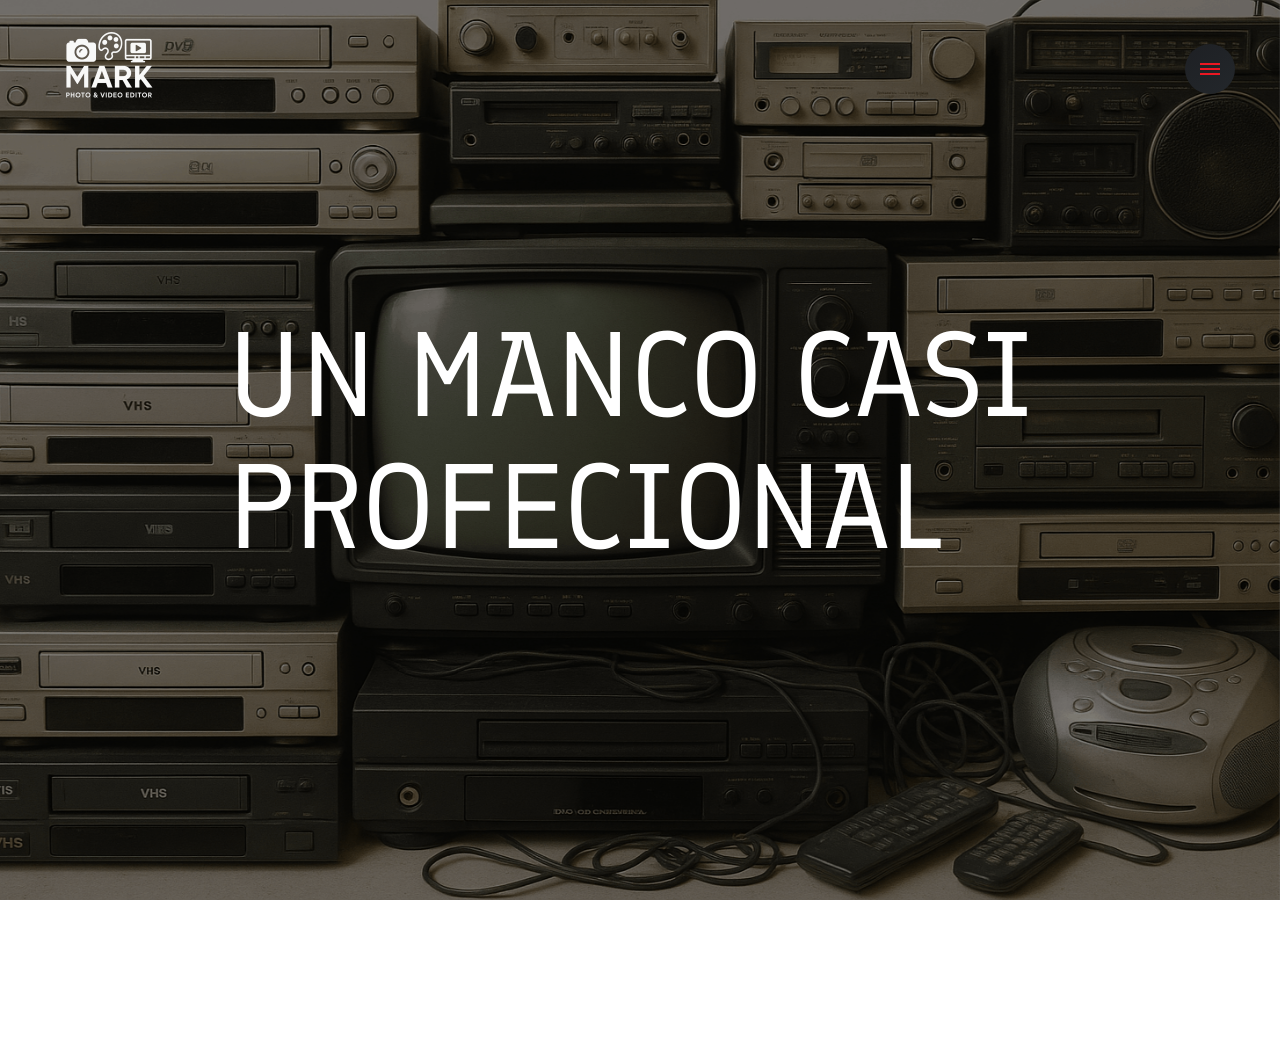
==== index.html @ 2a56af38 "create github pages" ====
<!DOCTYPE html>
<html  >
<head>
  
  <meta charset="UTF-8">
  <meta http-equiv="X-UA-Compatible" content="IE=edge">
  
  <meta name="viewport" content="width=device-width, initial-scale=1, minimum-scale=1">
  <link rel="shortcut icon" href="assets/images/chatgpt-image-5-may-2025-22-16-31.png-256x256.png" type="image/x-icon">
  <meta name="description" content="">
  
  
  <title>Marc</title>
  <link rel="stylesheet" href="assets/bootstrap/css/bootstrap.min.css">
  <link rel="stylesheet" href="assets/bootstrap/css/bootstrap-grid.min.css">
  <link rel="stylesheet" href="assets/bootstrap/css/bootstrap-reboot.min.css">
  <link rel="stylesheet" href="assets/parallax/jarallax.css">
  <link rel="stylesheet" href="assets/animatecss/animate.css">
  <link rel="stylesheet" href="assets/popup-overlay-plugin/style.css">
  <link rel="stylesheet" href="assets/dropdown/css/style.css">
  <link rel="stylesheet" href="assets/socicon/css/styles.css">
  <link rel="stylesheet" href="assets/theme/css/style.css">
  <link rel="preload" href="https://fonts.googleapis.com/css?family=Finlandica:400,500,600,700,400i,500i,600i,700i&display=swap" as="style" onload="this.onload=null;this.rel='stylesheet'">
  <noscript><link rel="stylesheet" href="https://fonts.googleapis.com/css?family=Finlandica:400,500,600,700,400i,500i,600i,700i&display=swap"></noscript>
  <link rel="preload" as="style" href="assets/mobirise/css/mbr-additional.css?v=jdRbfv"><link rel="stylesheet" href="assets/mobirise/css/mbr-additional.css?v=jdRbfv" type="text/css">

  
  
  

</head>
<body>
  
  <section data-bs-version="5.1" class="menu menu2 expertm5 cid-uKkvyQQV8Y" once="menu" id="amenu2-c">
    

    <nav class="navbar navbar-dropdown navbar-fixed-top navbar-expand-lg">
        <div class="container-fluid">
            <div class="navbar-brand">
                <span class="navbar-logo">
                    <a href="#">
                        <img src="assets/images/chatgpt-image-5-may-2025-22-16-31.png-256x256.png" alt="" style="height: 8rem;">
                    </a>
                </span>
                
            </div>
            <div class="offcanvas_box">
                <button class="btn_offcanvas" type="button" data-bs-toggle="offcanvas" data-bs-target="#offcanvasRight" aria-controls="offcanvasRight">
                    <div class="hamburger-offcanvas">
                        <span></span>
                        <span></span>
                        <span></span>
                        <span></span>
                    </div>
                </button>
                <div class="offcanvas offcanvas-end" tabindex="-1" id="offcanvasRight" aria-labelledby="offcanvasRightLabel">

                    <div class="offcanvas-body">
                        <div class="offcanvas_head">
                            <div class="offcanvas_head_container">
                                <div class="navbar-brand">
                                <span class="navbar-logo">
                                     <a href="#">
                                        <img src="assets/images/chatgpt-image-5-may-2025-22-05-30.png-140x140.png" alt="" style="height: 8rem;">
                                     </a>
                                </span>
                                    <span class="navbar-caption-wrap"><a class="navbar-caption text-white display-4" href="#">Marc</a></span>
                                </div>
                                <button type="button" class="btn-close text-reset" data-bs-dismiss="offcanvas" aria-label="Close">
                                    <div class="hamburger-offcanvas">
                                        <span></span>
                                        <span></span>
                                        <span></span>
                                        <span></span>
                                    </div>
                                </button>
                            </div>
                            
                        </div>
                        <div class="offcanvas_link">
                            <ul class="navbar-nav nav-dropdown" data-app-modern-menu="true"><li class="nav-item">
                                    <a class="nav-link link text-warning text-primary display-7" href="index.html">LOBBY</a>
                                </li>
                                <li class="nav-item">
                                    <a class="nav-link link text-warning text-primary display-7" href="fotografias.html">FOTOGRAFIAS</a>
                                </li>
                                <li class="nav-item">
                                    <a class="nav-link link text-warning text-primary display-7" href="proyectos.html">PROYECTOS</a>
                                </li>
                                <li class="nav-item">
                                    <a class="nav-link link text-warning text-primary display-7" href="contacto.html">CONTACTO</a>
                                </li></ul>
                        </div>
                        <div class="social-container">
                            <p class="social-title mbr-fonts-style display-7">SIGUEME</p>
                            <div class="social-list justify-content-start">
                                <div class="soc-item">
                                    <a href="index.html"><span class="mbr-iconfont mbr-iconfont-social socicon-twitter socicon"></span></a>
                                </div>
                                <div class="soc-item">
                                    <a href="index.html"><span class="mbr-iconfont mbr-iconfont-social socicon-facebook socicon"></span></a>
                                </div>
                                <div class="soc-item">
                                    <a href="index.html"><span class="mbr-iconfont mbr-iconfont-social socicon-instagram socicon"></span></a>
                                </div>
                                
                                
                                
                            </div>
                        </div>
                        
                    </div>
                </div>
            </div>
        </div>
    </nav>
</section>

<section data-bs-version="5.1" class="header5 expertm5 cid-thXW3OwmyZ mbr-fullscreen mbr-parallax-background" id="aheader5-3">

    

    
    <div class="mbr-overlay" style="opacity: 0.5; background-color: rgb(0, 0, 0);"></div>

    <div class="container">
        <div class="row justify-content-center">
            <div class="col-12 col-lg-8">
                <h1 class="mbr-section-title mbr-fonts-style display-1">
                    UN MANCO CASI PROFECIONAL</h1>
                
                
                
            </div>
        </div>
    </div>
</section>

<section data-bs-version="5.1" class="footer2 expertm5 cid-thXV9fHxsF mbr-reveal" once="footers" id="afooter2-2">

    

    

    <div class="container-fluid">
        <div class="row">
            <div class="col-12">
                <div class="border-item">
                </div>
            </div>
            <div class="col-12">
                <div class="copyright-container w-100">
                    <p class="mbr-text mb-0 mbr-fonts-style display-7">
                        © Copyright 2030 mANCO - All Rights Reserved
                    </p>
                </div>
            </div>
        </div>
    </div>
</section>


<script src="assets/bootstrap/js/bootstrap.bundle.min.js"></script>
  <script src="assets/parallax/jarallax.js"></script>
  <script src="assets/smoothscroll/smooth-scroll.js"></script>
  <script src="assets/ytplayer/index.js"></script>
  <script src="assets/dropdown/js/navbar-dropdown.js"></script>
  <script src="assets/theme/js/script.js"></script>
  
  
  <script src="https://code.jquery.com/jquery-3.6.0.min.js"></script>
<script src="https://cdn.jsdelivr.net/npm/bootstrap@4.6.2/dist/js/bootstrap.bundle.min.js"></script>
  <input name="animation" type="hidden">
  
</body>
</html>
---- assets/parallax/jarallax.css ----
.jarallax {
    position: relative;
    z-index: 0;
}
.jarallax > .jarallax-img {
    position: absolute;
    object-fit: cover;
    /* support for plugin https://github.com/bfred-it/object-fit-images */
    font-family: 'object-fit: cover;';
    top: 0;
    left: 0;
    width: 100%;
    height: 100%;
    z-index: -1;
}
---- assets/popup-overlay-plugin/style.css ----
html.is-builder .modal-backdrop.show {
    display: none !important;
}
---- assets/dropdown/css/style.css ----
.navbar-dropdown {
  left: 0;
  padding: 0;
  position: absolute;
  right: 0;
  top: 0;
  transition: all 0.45s ease;
  z-index: 1030;
  background: #282828; }
  .navbar-dropdown .navbar-logo {
    margin-right: 0.8rem;
    transition: margin 0.3s ease-in-out;
    vertical-align: middle; }
    .navbar-dropdown .navbar-logo img {
      height: 3.125rem;
      transition: all 0.3s ease-in-out; }
    .navbar-dropdown .navbar-logo.mbr-iconfont {
      font-size: 3.125rem;
      line-height: 3.125rem; }
  .navbar-dropdown .navbar-caption {
    font-weight: 700;
    white-space: normal;
    vertical-align: -4px;
    line-height: 3.125rem !important; }
    .navbar-dropdown .navbar-caption, .navbar-dropdown .navbar-caption:hover {
      color: inherit;
      text-decoration: none; }
  .navbar-dropdown .mbr-iconfont + .navbar-caption {
    vertical-align: -1px; }
  .navbar-dropdown.navbar-fixed-top {
    position: fixed; }
  .navbar-dropdown .navbar-brand span {
    vertical-align: -4px; }
  .navbar-dropdown.bg-color.transparent {
    background: none; }
  .navbar-dropdown.navbar-short .navbar-brand {
    padding: 0.625rem 0; }
    .navbar-dropdown.navbar-short .navbar-brand span {
      vertical-align: -1px; }
  .navbar-dropdown.navbar-short .navbar-caption {
    line-height: 2.375rem !important;
    vertical-align: -2px; }
  .navbar-dropdown.navbar-short .navbar-logo {
    margin-right: 0.5rem; }
    .navbar-dropdown.navbar-short .navbar-logo img {
      height: 2.375rem; }
    .navbar-dropdown.navbar-short .navbar-logo.mbr-iconfont {
      font-size: 2.375rem;
      line-height: 2.375rem; }
  .navbar-dropdown.navbar-short .mbr-table-cell {
    height: 3.625rem; }
  .navbar-dropdown .navbar-close {
    left: 0.6875rem;
    position: fixed;
    top: 0.75rem;
    z-index: 1000; }
  .navbar-dropdown .hamburger-icon {
    content: "";
    display: inline-block;
    vertical-align: middle;
    width: 16px;
    -webkit-box-shadow: 0 -6px 0 1px #282828,0 0 0 1px #282828,0 6px 0 1px #282828;
    -moz-box-shadow: 0 -6px 0 1px #282828,0 0 0 1px #282828,0 6px 0 1px #282828;
    box-shadow: 0 -6px 0 1px #282828,0 0 0 1px #282828,0 6px 0 1px #282828; }

.dropdown-menu .dropdown-toggle[data-toggle="dropdown-submenu"]::after {
  border-bottom: 0.35em solid transparent;
  border-left: 0.35em solid;
  border-right: 0;
  border-top: 0.35em solid transparent;
  margin-left: 0.3rem; }

.dropdown-menu .dropdown-item:focus {
  outline: 0; }

.nav-dropdown {
  font-size: 0.75rem;
  font-weight: 500;
  height: auto !important; }
  .nav-dropdown .nav-btn {
    padding-left: 1rem; }
  .nav-dropdown .link {
    margin: .667em 1.667em;
    font-weight: 500;
    padding: 0;
    transition: color .2s ease-in-out; }
    .nav-dropdown .link.dropdown-toggle {
      margin-right: 2.583em; }
      .nav-dropdown .link.dropdown-toggle::after {
        margin-left: .25rem;
        border-top: 0.35em solid;
        border-right: 0.35em solid transparent;
        border-left: 0.35em solid transparent;
        border-bottom: 0; }
      .nav-dropdown .link.dropdown-toggle[aria-expanded="true"] {
        margin: 0;
        padding: 0.667em 3.263em  0.667em 1.667em; }
  .nav-dropdown .link::after,
  .nav-dropdown .dropdown-item::after {
    color: inherit; }
  .nav-dropdown .btn {
    font-size: 0.75rem;
    font-weight: 700;
    letter-spacing: 0;
    margin-bottom: 0;
    padding-left: 1.25rem;
    padding-right: 1.25rem; }
  .nav-dropdown .dropdown-menu {
    border-radius: 0;
    border: 0;
    left: 0;
    margin: 0;
    padding-bottom: 1.25rem;
    padding-top: 1.25rem;
    position: relative; }
  .nav-dropdown .dropdown-submenu {
    margin-left: 0.125rem;
    top: 0; }
  .nav-dropdown .dropdown-item {
    font-weight: 500;
    line-height: 2;
    padding: 0.3846em 4.615em 0.3846em 1.5385em;
    position: relative;
    transition: color .2s ease-in-out, background-color .2s ease-in-out; }
    .nav-dropdown .dropdown-item::after {
      margin-top: -0.3077em;
      position: absolute;
      right: 1.1538em;
      top: 50%; }
    .nav-dropdown .dropdown-item:focus, .nav-dropdown .dropdown-item:hover {
      background: none; }

@media (max-width: 767px) {
  .nav-dropdown.navbar-toggleable-sm {
    bottom: 0;
    display: none;
    left: 0;
    overflow-x: hidden;
    position: fixed;
    top: 0;
    transform: translateX(-100%);
    -ms-transform: translateX(-100%);
    -webkit-transform: translateX(-100%);
    width: 18.75rem;
    z-index: 999; } }
.nav-dropdown.navbar-toggleable-xl {
  bottom: 0;
  display: none;
  left: 0;
  overflow-x: hidden;
  position: fixed;
  top: 0;
  transform: translateX(-100%);
  -ms-transform: translateX(-100%);
  -webkit-transform: translateX(-100%);
  width: 18.75rem;
  z-index: 999; }

.nav-dropdown-sm {
  display: block !important;
  overflow-x: hidden;
  overflow: auto;
  padding-top: 3.875rem; }
  .nav-dropdown-sm::after {
    content: "";
    display: block;
    height: 3rem;
    width: 100%; }
  .nav-dropdown-sm.collapse.in ~ .navbar-close {
    display: block !important; }
  .nav-dropdown-sm.collapsing, .nav-dropdown-sm.collapse.in {
    transform: translateX(0);
    -ms-transform: translateX(0);
    -webkit-transform: translateX(0);
    transition: all 0.25s ease-out;
    -webkit-transition: all 0.25s ease-out;
    background: #282828; }
  .nav-dropdown-sm.collapsing[aria-expanded="false"] {
    transform: translateX(-100%);
    -ms-transform: translateX(-100%);
    -webkit-transform: translateX(-100%); }
  .nav-dropdown-sm .nav-item {
    display: block;
    margin-left: 0 !important;
    padding-left: 0; }
  .nav-dropdown-sm .link,
  .nav-dropdown-sm .dropdown-item {
    border-top: 1px dotted rgba(255, 255, 255, 0.1);
    font-size: 0.8125rem;
    line-height: 1.6;
    margin: 0 !important;
    padding: 0.875rem 2.4rem 0.875rem 1.5625rem !important;
    position: relative;
    white-space: normal; }
    .nav-dropdown-sm .link:focus, .nav-dropdown-sm .link:hover,
    .nav-dropdown-sm .dropdown-item:focus,
    .nav-dropdown-sm .dropdown-item:hover {
      background: rgba(0, 0, 0, 0.2) !important;
      color: #c0a375; }
  .nav-dropdown-sm .nav-btn {
    position: relative;
    padding: 1.5625rem 1.5625rem 0 1.5625rem; }
    .nav-dropdown-sm .nav-btn::before {
      border-top: 1px dotted rgba(255, 255, 255, 0.1);
      content: "";
      left: 0;
      position: absolute;
      top: 0;
      width: 100%; }
    .nav-dropdown-sm .nav-btn + .nav-btn {
      padding-top: 0.625rem; }
      .nav-dropdown-sm .nav-btn + .nav-btn::before {
        display: none; }
  .nav-dropdown-sm .btn {
    padding: 0.625rem 0; }
  .nav-dropdown-sm .dropdown-toggle[data-toggle="dropdown-submenu"]::after {
    margin-left: .25rem;
    border-top: 0.35em solid;
    border-right: 0.35em solid transparent;
    border-left: 0.35em solid transparent;
    border-bottom: 0; }
  .nav-dropdown-sm .dropdown-toggle[data-toggle="dropdown-submenu"][aria-expanded="true"]::after {
    border-top: 0;
    border-right: 0.35em solid transparent;
    border-left: 0.35em solid transparent;
    border-bottom: 0.35em solid; }
  .nav-dropdown-sm .dropdown-menu {
    margin: 0;
    padding: 0;
    position: relative;
    top: 0;
    left: 0;
    width: 100%;
    border: 0;
    float: none;
    border-radius: 0;
    background: none; }
  .nav-dropdown-sm .dropdown-submenu {
    left: 100%;
    margin-left: 0.125rem;
    margin-top: -1.25rem;
    top: 0; }

.navbar-toggleable-sm .nav-dropdown .dropdown-menu {
  position: absolute; }

.navbar-toggleable-sm .nav-dropdown .dropdown-submenu {
  left: 100%;
  margin-left: 0.125rem;
  margin-top: -1.25rem;
  top: 0; }

.navbar-toggleable-sm.opened .nav-dropdown .dropdown-menu {
  position: relative; }

.navbar-toggleable-sm.opened .nav-dropdown .dropdown-submenu {
  left: 0;
  margin-left: 00rem;
  margin-top: 0rem;
  top: 0; }

.is-builder .nav-dropdown.collapsing {
  transition: none !important; }
---- assets/socicon/css/styles.css ----
@charset "UTF-8";

@font-face {
  font-family: 'Socicon';
  src:  url('../fonts/socicon.eot');
  src:  url('../fonts/socicon.eot?#iefix') format('embedded-opentype'),
    url('../fonts/socicon.woff2') format('woff2'),
    url('../fonts/socicon.ttf') format('truetype'),
    url('../fonts/socicon.woff') format('woff'),
    url('../fonts/socicon.svg#socicon') format('svg');
  font-weight: normal;
  font-style: normal;
  font-display: swap;
}

[data-icon]:before {
  font-family: "socicon" !important;
  content: attr(data-icon);
  font-style: normal !important;
  font-weight: normal !important;
  font-variant: normal !important;
  text-transform: none !important;
  speak: none;
  line-height: 1;
  -webkit-font-smoothing: antialiased;
  -moz-osx-font-smoothing: grayscale;
}

[class^="socicon-"], [class*=" socicon-"] {
  /* use !important to prevent issues with browser extensions that change fonts */
  font-family: 'Socicon' !important;
  speak: none;
  font-style: normal;
  font-weight: normal;
  font-variant: normal;
  text-transform: none;
  line-height: 1;

  /* Better Font Rendering =========== */
  -webkit-font-smoothing: antialiased;
  -moz-osx-font-smoothing: grayscale;
}

.socicon-500px:before {
  content: "\e000";
}
.socicon-8tracks:before {
  content: "\e001";
}
.socicon-airbnb:before {
  content: "\e002";
}
.socicon-alliance:before {
  content: "\e003";
}
.socicon-amazon:before {
  content: "\e004";
}
.socicon-amplement:before {
  content: "\e005";
}
.socicon-android:before {
  content: "\e006";
}
.socicon-angellist:before {
  content: "\e007";
}
.socicon-apple:before {
  content: "\e008";
}
.socicon-appnet:before {
  content: "\e009";
}
.socicon-baidu:before {
  content: "\e00a";
}
.socicon-bandcamp:before {
  content: "\e00b";
}
.socicon-battlenet:before {
  content: "\e00c";
}
.socicon-mixer:before {
  content: "\e00d";
}
.socicon-bebee:before {
  content: "\e00e";
}
.socicon-bebo:before {
  content: "\e00f";
}
.socicon-behance:before {
  content: "\e010";
}
.socicon-blizzard:before {
  content: "\e011";
}
.socicon-blogger:before {
  content: "\e012";
}
.socicon-buffer:before {
  content: "\e013";
}
.socicon-chrome:before {
  content: "\e014";
}
.socicon-coderwall:before {
  content: "\e015";
}
.socicon-curse:before {
  content: "\e016";
}
.socicon-dailymotion:before {
  content: "\e017";
}
.socicon-deezer:before {
  content: "\e018";
}
.socicon-delicious:before {
  content: "\e019";
}
.socicon-deviantart:before {
  content: "\e01a";
}
.socicon-diablo:before {
  content: "\e01b";
}
.socicon-digg:before {
  content: "\e01c";
}
.socicon-discord:before {
  content: "\e01d";
}
.socicon-disqus:before {
  content: "\e01e";
}
.socicon-douban:before {
  content: "\e01f";
}
.socicon-draugiem:before {
  content: "\e020";
}
.socicon-dribbble:before {
  content: "\e021";
}
.socicon-drupal:before {
  content: "\e022";
}
.socicon-ebay:before {
  content: "\e023";
}
.socicon-ello:before {
  content: "\e024";
}
.socicon-endomodo:before {
  content: "\e025";
}
.socicon-envato:before {
  content: "\e026";
}
.socicon-etsy:before {
  content: "\e027";
}
.socicon-facebook:before {
  content: "\e028";
}
.socicon-feedburner:before {
  content: "\e029";
}
.socicon-filmweb:before {
  content: "\e02a";
}
.socicon-firefox:before {
  content: "\e02b";
}
.socicon-flattr:before {
  content: "\e02c";
}
.socicon-flickr:before {
  content: "\e02d";
}
.socicon-formulr:before {
  content: "\e02e";
}
.socicon-forrst:before {
  content: "\e02f";
}
.socicon-foursquare:before {
  content: "\e030";
}
.socicon-friendfeed:before {
  content: "\e031";
}
.socicon-github:before {
  content: "\e032";
}
.socicon-goodreads:before {
  content: "\e033";
}
.socicon-google:before {
  content: "\e034";
}
.socicon-googlescholar:before {
  content: "\e035";
}
.socicon-googlegroups:before {
  content: "\e036";
}
.socicon-googlephotos:before {
  content: "\e037";
}
.socicon-googleplus:before {
  content: "\e038";
}
.socicon-grooveshark:before {
  content: "\e039";
}
.socicon-hackerrank:before {
  content: "\e03a";
}
.socicon-hearthstone:before {
  content: "\e03b";
}
.socicon-hellocoton:before {
  content: "\e03c";
}
.socicon-heroes:before {
  content: "\e03d";
}
.socicon-smashcast:before {
  content: "\e03e";
}
.socicon-horde:before {
  content: "\e03f";
}
.socicon-houzz:before {
  content: "\e040";
}
.socicon-icq:before {
  content: "\e041";
}
.socicon-identica:before {
  content: "\e042";
}
.socicon-imdb:before {
  content: "\e043";
}
.socicon-instagram:before {
  content: "\e044";
}
.socicon-issuu:before {
  content: "\e045";
}
.socicon-istock:before {
  content: "\e046";
}
.socicon-itunes:before {
  content: "\e047";
}
.socicon-keybase:before {
  content: "\e048";
}
.socicon-lanyrd:before {
  content: "\e049";
}
.socicon-lastfm:before {
  content: "\e04a";
}
.socicon-line:before {
  content: "\e04b";
}
.socicon-linkedin:before {
  content: "\e04c";
}
.socicon-livejournal:before {
  content: "\e04d";
}
.socicon-lyft:before {
  content: "\e04e";
}
.socicon-macos:before {
  content: "\e04f";
}
.socicon-mail:before {
  content: "\e050";
}
.socicon-medium:before {
  content: "\e051";
}
.socicon-meetup:before {
  content: "\e052";
}
.socicon-mixcloud:before {
  content: "\e053";
}
.socicon-modelmayhem:before {
  content: "\e054";
}
.socicon-mumble:before {
  content: "\e055";
}
.socicon-myspace:before {
  content: "\e056";
}
.socicon-newsvine:before {
  content: "\e057";
}
.socicon-nintendo:before {
  content: "\e058";
}
.socicon-npm:before {
  content: "\e059";
}
.socicon-odnoklassniki:before {
  content: "\e05a";
}
.socicon-openid:before {
  content: "\e05b";
}
.socicon-opera:before {
  content: "\e05c";
}
.socicon-outlook:before {
  content: "\e05d";
}
.socicon-overwatch:before {
  content: "\e05e";
}
.socicon-patreon:before {
  content: "\e05f";
}
.socicon-paypal:before {
  content: "\e060";
}
.socicon-periscope:before {
  content: "\e061";
}
.socicon-persona:before {
  content: "\e062";
}
.socicon-pinterest:before {
  content: "\e063";
}
.socicon-play:before {
  content: "\e064";
}
.socicon-player:before {
  content: "\e065";
}
.socicon-playstation:before {
  content: "\e066";
}
.socicon-pocket:before {
  content: "\e067";
}
.socicon-qq:before {
  content: "\e068";
}
.socicon-quora:before {
  content: "\e069";
}
.socicon-raidcall:before {
  content: "\e06a";
}
.socicon-ravelry:before {
  content: "\e06b";
}
.socicon-reddit:before {
  content: "\e06c";
}
.socicon-renren:before {
  content: "\e06d";
}
.socicon-researchgate:before {
  content: "\e06e";
}
.socicon-residentadvisor:before {
  content: "\e06f";
}
.socicon-reverbnation:before {
  content: "\e070";
}
.socicon-rss:before {
  content: "\e071";
}
.socicon-sharethis:before {
  content: "\e072";
}
.socicon-skype:before {
  content: "\e073";
}
.socicon-slideshare:before {
  content: "\e074";
}
.socicon-smugmug:before {
  content: "\e075";
}
.socicon-snapchat:before {
  content: "\e076";
}
.socicon-songkick:before {
  content: "\e077";
}
.socicon-soundcloud:before {
  content: "\e078";
}
.socicon-spotify:before {
  content: "\e079";
}
.socicon-stackexchange:before {
  content: "\e07a";
}
.socicon-stackoverflow:before {
  content: "\e07b";
}
.socicon-starcraft:before {
  content: "\e07c";
}
.socicon-stayfriends:before {
  content: "\e07d";
}
.socicon-steam:before {
  content: "\e07e";
}
.socicon-storehouse:before {
  content: "\e07f";
}
.socicon-strava:before {
  content: "\e080";
}
.socicon-streamjar:before {
  content: "\e081";
}
.socicon-stumbleupon:before {
  content: "\e082";
}
.socicon-swarm:before {
  content: "\e083";
}
.socicon-teamspeak:before {
  content: "\e084";
}
.socicon-teamviewer:before {
  content: "\e085";
}
.socicon-technorati:before {
  content: "\e086";
}
.socicon-telegram:before {
  content: "\e087";
}
.socicon-tripadvisor:before {
  content: "\e088";
}
.socicon-tripit:before {
  content: "\e089";
}
.socicon-triplej:before {
  content: "\e08a";
}
.socicon-tumblr:before {
  content: "\e08b";
}
.socicon-twitch:before {
  content: "\e08c";
}
.socicon-twitter:before {
  content: "\e08d";
}
.socicon-uber:before {
  content: "\e08e";
}
.socicon-ventrilo:before {
  content: "\e08f";
}
.socicon-viadeo:before {
  content: "\e090";
}
.socicon-viber:before {
  content: "\e091";
}
.socicon-viewbug:before {
  content: "\e092";
}
.socicon-vimeo:before {
  content: "\e093";
}
.socicon-vine:before {
  content: "\e094";
}
.socicon-vkontakte:before {
  content: "\e095";
}
.socicon-warcraft:before {
  content: "\e096";
}
.socicon-wechat:before {
  content: "\e097";
}
.socicon-weibo:before {
  content: "\e098";
}
.socicon-whatsapp:before {
  content: "\e099";
}
.socicon-wikipedia:before {
  content: "\e09a";
}
.socicon-windows:before {
  content: "\e09b";
}
.socicon-wordpress:before {
  content: "\e09c";
}
.socicon-wykop:before {
  content: "\e09d";
}
.socicon-xbox:before {
  content: "\e09e";
}
.socicon-xing:before {
  content: "\e09f";
}
.socicon-yahoo:before {
  content: "\e0a0";
}
.socicon-yammer:before {
  content: "\e0a1";
}
.socicon-yandex:before {
  content: "\e0a2";
}
.socicon-yelp:before {
  content: "\e0a3";
}
.socicon-younow:before {
  content: "\e0a4";
}
.socicon-youtube:before {
  content: "\e0a5";
}
.socicon-zapier:before {
  content: "\e0a6";
}
.socicon-zerply:before {
  content: "\e0a7";
}
.socicon-zomato:before {
  content: "\e0a8";
}
.socicon-zynga:before {
  content: "\e0a9";
}
.socicon-spreadshirt:before {
  content: "\e901";
}
.socicon-gamejolt:before {
  content: "\e902";
}
.socicon-trello:before {
  content: "\e903";
}
.socicon-tunein:before {
  content: "\e904";
}
.socicon-bloglovin:before {
  content: "\e905";
}
.socicon-gamewisp:before {
  content: "\e906";
}
.socicon-messenger:before {
  content: "\e907";
}
.socicon-pandora:before {
  content: "\e908";
}
.socicon-augment:before {
  content: "\e909";
}
.socicon-bitbucket:before {
  content: "\e90a";
}
.socicon-fyuse:before {
  content: "\e90b";
}
.socicon-yt-gaming:before {
  content: "\e90c";
}
.socicon-sketchfab:before {
  content: "\e90d";
}
.socicon-mobcrush:before {
  content: "\e90e";
}
.socicon-microsoft:before {
  content: "\e90f";
}
.socicon-realtor:before {
  content: "\e910";
}
.socicon-tidal:before {
  content: "\e911";
}
.socicon-qobuz:before {
  content: "\e912";
}
.socicon-natgeo:before {
  content: "\e913";
}
.socicon-mastodon:before {
  content: "\e914";
}
.socicon-unsplash:before {
  content: "\e915";
}
.socicon-homeadvisor:before {
  content: "\e916";
}
.socicon-angieslist:before {
  content: "\e917";
}
.socicon-codepen:before {
  content: "\e918";
}
.socicon-slack:before {
  content: "\e919";
}
.socicon-openaigym:before {
  content: "\e91a";
}
.socicon-logmein:before {
  content: "\e91b";
}
.socicon-fiverr:before {
  content: "\e91c";
}
.socicon-gotomeeting:before {
  content: "\e91d";
}
.socicon-aliexpress:before {
  content: "\e91e";
}
.socicon-guru:before {
  content: "\e91f";
}
.socicon-appstore:before {
  content: "\e920";
}
.socicon-homes:before {
  content: "\e921";
}
.socicon-zoom:before {
  content: "\e922";
}
.socicon-alibaba:before {
  content: "\e923";
}
.socicon-craigslist:before {
  content: "\e924";
}
.socicon-wix:before {
  content: "\e925";
}
.socicon-redfin:before {
  content: "\e926";
}
.socicon-googlecalendar:before {
  content: "\e927";
}
.socicon-shopify:before {
  content: "\e928";
}
.socicon-freelancer:before {
  content: "\e929";
}
.socicon-seedrs:before {
  content: "\e92a";
}
.socicon-bing:before {
  content: "\e92b";
}
.socicon-doodle:before {
  content: "\e92c";
}
.socicon-bonanza:before {
  content: "\e92d";
}
.socicon-squarespace:before {
  content: "\e92e";
}
.socicon-toptal:before {
  content: "\e92f";
}
.socicon-gust:before {
  content: "\e930";
}
.socicon-ask:before {
  content: "\e931";
}
.socicon-trulia:before {
  content: "\e932";
}
.socicon-loomly:before {
  content: "\e933";
}
.socicon-ghost:before {
  content: "\e934";
}
.socicon-upwork:before {
  content: "\e935";
}
.socicon-fundable:before {
  content: "\e936";
}
.socicon-booking:before {
  content: "\e937";
}
.socicon-googlemaps:before {
  content: "\e938";
}
.socicon-zillow:before {
  content: "\e939";
}
.socicon-niconico:before {
  content: "\e93a";
}
.socicon-toneden:before {
  content: "\e93b";
}
.socicon-crunchbase:before {
  content: "\e93c";
}
.socicon-homefy:before {
  content: "\e93d";
}
.socicon-calendly:before {
  content: "\e93e";
}
.socicon-livemaster:before {
  content: "\e93f";
}
.socicon-udemy:before {
  content: "\e940";
}
.socicon-codered:before {
  content: "\e941";
}
.socicon-origin:before {
  content: "\e942";
}
.socicon-nextdoor:before {
  content: "\e943";
}
.socicon-portfolio:before {
  content: "\e944";
}
.socicon-instructables:before {
  content: "\e945";
}
.socicon-gitlab:before {
  content: "\e946";
}
.socicon-hackernews:before {
  content: "\e947";
}
.socicon-smashwords:before {
  content: "\e948";
}
.socicon-kobo:before {
  content: "\e949";
}
.socicon-bookbub:before {
  content: "\e94a";
}
.socicon-mailru:before {
  content: "\e94b";
}
.socicon-moddb:before {
  content: "\e94c";
}
.socicon-indiedb:before {
  content: "\e94d";
}
.socicon-traxsource:before {
  content: "\e94e";
}
.socicon-gamefor:before {
  content: "\e94f";
}
.socicon-pixiv:before {
  content: "\e950";
}
.socicon-myanimelist:before {
  content: "\e951";
}
.socicon-blackberry:before {
  content: "\e952";
}
.socicon-wickr:before {
  content: "\e953";
}
.socicon-spip:before {
  content: "\e954";
}
.socicon-napster:before {
  content: "\e955";
}
.socicon-beatport:before {
  content: "\e956";
}
.socicon-hackerone:before {
  content: "\e957";
}
.socicon-internet:before {
  content: "\e958";
}
.socicon-ubuntu:before {
  content: "\e959";
}
.socicon-artstation:before {
  content: "\e95a";
}
.socicon-invision:before {
  content: "\e95b";
}
.socicon-torial:before {
  content: "\e95c";
}
.socicon-collectorz:before {
  content: "\e95d";
}
.socicon-seenthis:before {
  content: "\e95e";
}
.socicon-googleplaymusic:before {
  content: "\e95f";
}
.socicon-debian:before {
  content: "\e960";
}
.socicon-filmfreeway:before {
  content: "\e961";
}
.socicon-gnome:before {
  content: "\e962";
}
.socicon-itchio:before {
  content: "\e963";
}
.socicon-jamendo:before {
  content: "\e964";
}
.socicon-mix:before {
  content: "\e965";
}
.socicon-sharepoint:before {
  content: "\e966";
}
.socicon-tinder:before {
  content: "\e967";
}
.socicon-windguru:before {
  content: "\e968";
}
.socicon-cdbaby:before {
  content: "\e969";
}
.socicon-elementaryos:before {
  content: "\e96a";
}
.socicon-stage32:before {
  content: "\e96b";
}
.socicon-tiktok:before {
  content: "\e96c";
}
.socicon-gitter:before {
  content: "\e96d";
}
.socicon-letterboxd:before {
  content: "\e96e";
}
.socicon-threema:before {
  content: "\e96f";
}
.socicon-splice:before {
  content: "\e970";
}
.socicon-metapop:before {
  content: "\e971";
}
.socicon-naver:before {
  content: "\e972";
}
.socicon-remote:before {
  content: "\e973";
}
.socicon-flipboard:before {
  content: "\e974";
}
.socicon-googlehangouts:before {
  content: "\e975";
}
.socicon-dlive:before {
  content: "\e976";
}
.socicon-vsco:before {
  content: "\e977";
}
.socicon-stitcher:before {
  content: "\e978";
}
.socicon-avvo:before {
  content: "\e979";
}
.socicon-redbubble:before {
  content: "\e97a";
}
.socicon-society6:before {
  content: "\e97b";
}
.socicon-zazzle:before {
  content: "\e97c";
}
.socicon-eitaa:before {
  content: "\e97d";
}
.socicon-soroush:before {
  content: "\e97e";
}
.socicon-bale:before {
  content: "\e97f";
}
---- assets/theme/css/style.css ----
@charset "UTF-8";
section {
  background-color: #ffffff;
}

body {
  font-style: normal;
  line-height: 1.5;
  font-weight: 400;
  color: #232323;
  position: relative;
}

button {
  background-color: transparent;
  border-color: transparent;
}

section,
.container,
.container-fluid {
  position: relative;
  word-wrap: break-word;
}

a.mbr-iconfont:hover {
  text-decoration: none;
}

.article .lead p,
.article .lead ul,
.article .lead ol,
.article .lead pre,
.article .lead blockquote {
  margin-bottom: 0;
}

a {
  font-style: normal;
  font-weight: 400;
  cursor: pointer;
}
a, a:hover {
  text-decoration: none;
}

.mbr-section-title {
  font-style: normal;
  line-height: 1.3;
}

.mbr-section-subtitle {
  line-height: 1.3;
}

.mbr-text {
  font-style: normal;
  line-height: 1.7;
}

h1,
h2,
h3,
h4,
h5,
h6,
.display-1,
.display-2,
.display-4,
.display-5,
.display-7,
span,
p,
a {
  line-height: 1;
  word-break: break-word;
  word-wrap: break-word;
  font-weight: 400;
}

b,
strong {
  font-weight: bold;
}

input:-webkit-autofill, input:-webkit-autofill:hover, input:-webkit-autofill:focus, input:-webkit-autofill:active {
  transition-delay: 9999s;
  -webkit-transition-property: background-color, color;
  transition-property: background-color, color;
}

textarea[type=hidden] {
  display: none;
}

section {
  background-position: 50% 50%;
  background-repeat: no-repeat;
  background-size: cover;
}
section .mbr-background-video,
section .mbr-background-video-preview {
  position: absolute;
  bottom: 0;
  left: 0;
  right: 0;
  top: 0;
}

.hidden {
  visibility: hidden;
}

.mbr-z-index20 {
  z-index: 20;
}

/*! Base colors */
.mbr-white {
  color: #ffffff;
}

.mbr-black {
  color: #111111;
}

.mbr-bg-white {
  background-color: #ffffff;
}

.mbr-bg-black {
  background-color: #000000;
}

/*! Text-aligns */
.align-left {
  text-align: left;
}

.align-center {
  text-align: center;
}

.align-right {
  text-align: right;
}

/*! Font-weight  */
.mbr-light {
  font-weight: 300;
}

.mbr-regular {
  font-weight: 400;
}

.mbr-semibold {
  font-weight: 500;
}

.mbr-bold {
  font-weight: 700;
}

/*! Media  */
.media-content {
  flex-basis: 100%;
}

.media-container-row {
  display: flex;
  flex-direction: row;
  flex-wrap: wrap;
  justify-content: center;
  align-content: center;
  align-items: start;
}
.media-container-row .media-size-item {
  width: 400px;
}

.media-container-column {
  display: flex;
  flex-direction: column;
  flex-wrap: wrap;
  justify-content: center;
  align-content: center;
  align-items: stretch;
}
.media-container-column > * {
  width: 100%;
}

@media (min-width: 992px) {
  .media-container-row {
    flex-wrap: nowrap;
  }
}
figure {
  margin-bottom: 0;
  overflow: hidden;
}

figure[mbr-media-size] {
  transition: width 0.1s;
}

img,
iframe {
  display: block;
  width: 100%;
}

.card {
  background-color: transparent;
  border: none;
}

.card-box {
  width: 100%;
}

.card-img {
  text-align: center;
  flex-shrink: 0;
  -webkit-flex-shrink: 0;
}

.media {
  max-width: 100%;
  margin: 0 auto;
}

.mbr-figure {
  align-self: center;
}

.media-container > div {
  max-width: 100%;
}

.mbr-figure img,
.card-img img {
  width: 100%;
}

@media (max-width: 991px) {
  .media-size-item {
    width: auto !important;
  }

  .media {
    width: auto;
  }

  .mbr-figure {
    width: 100% !important;
  }
}
/*! Buttons */
.mbr-section-btn {
  margin-left: -0.6rem;
  margin-right: -0.6rem;
  font-size: 0;
}

.btn {
  font-weight: 600;
  border-width: 1px;
  font-style: normal;
  margin: 0.6rem 0.6rem;
  white-space: normal;
  transition: all 0.2s ease-in-out;
  display: inline-flex;
  align-items: center;
  justify-content: center;
  word-break: break-word;
}

.btn-sm {
  font-weight: 600;
  letter-spacing: 0px;
  transition: all 0.3s ease-in-out;
}

.btn-md {
  font-weight: 600;
  letter-spacing: 0px;
  transition: all 0.3s ease-in-out;
}

.btn-lg {
  font-weight: 600;
  letter-spacing: 0px;
  transition: all 0.3s ease-in-out;
}

.btn-form {
  margin: 0;
}
.btn-form:hover {
  cursor: pointer;
}

nav .mbr-section-btn {
  margin-left: 0rem;
  margin-right: 0rem;
}

/*! Btn icon margin */
.btn .mbr-iconfont,
.btn.btn-sm .mbr-iconfont {
  order: 1;
  cursor: pointer;
  margin-left: 0.5rem;
  vertical-align: sub;
}

.btn.btn-md .mbr-iconfont,
.btn.btn-md .mbr-iconfont {
  margin-left: 0.8rem;
}

.mbr-regular {
  font-weight: 400;
}

.mbr-semibold {
  font-weight: 500;
}

.mbr-bold {
  font-weight: 700;
}

[type=submit] {
  -webkit-appearance: none;
}

/*! Full-screen */
.mbr-fullscreen .mbr-overlay {
  min-height: 100vh;
}

.mbr-fullscreen {
  display: flex;
  display: -moz-flex;
  display: -ms-flex;
  display: -o-flex;
  align-items: center;
  min-height: 100vh;
  padding-top: 3rem;
  padding-bottom: 3rem;
}

/*! Map */
.map {
  height: 25rem;
  position: relative;
}
.map iframe {
  width: 100%;
  height: 100%;
}

/*! Scroll to top arrow */
.mbr-arrow-up {
  bottom: 25px;
  right: 90px;
  position: fixed;
  text-align: right;
  z-index: 5000;
  color: #ffffff;
  font-size: 22px;
}

.mbr-arrow-up a {
  background: rgba(0, 0, 0, 0.2);
  border-radius: 50%;
  color: #fff;
  display: inline-block;
  height: 60px;
  width: 60px;
  border: 2px solid #fff;
  outline-style: none !important;
  position: relative;
  text-decoration: none;
  transition: all 0.3s ease-in-out;
  cursor: pointer;
  text-align: center;
}
.mbr-arrow-up a:hover {
  background-color: rgba(0, 0, 0, 0.4);
}
.mbr-arrow-up a i {
  line-height: 60px;
}

.mbr-arrow-up-icon {
  display: block;
  color: #fff;
}

.mbr-arrow-up-icon::before {
  content: "›";
  display: inline-block;
  font-family: serif;
  font-size: 22px;
  line-height: 1;
  font-style: normal;
  position: relative;
  top: 6px;
  left: -4px;
  transform: rotate(-90deg);
}

/*! Arrow Down */
.mbr-arrow {
  position: absolute;
  bottom: 45px;
  left: 50%;
  width: 60px;
  height: 60px;
  cursor: pointer;
  background-color: rgba(80, 80, 80, 0.5);
  border-radius: 50%;
  transform: translateX(-50%);
}
@media (max-width: 767px) {
  .mbr-arrow {
    display: none;
  }
}
.mbr-arrow > a {
  display: inline-block;
  text-decoration: none;
  outline-style: none;
  -webkit-animation: arrowdown 1.7s ease-in-out infinite;
          animation: arrowdown 1.7s ease-in-out infinite;
  color: #ffffff;
}
.mbr-arrow > a > i {
  position: absolute;
  top: -2px;
  left: 15px;
  font-size: 2rem;
}

#scrollToTop a i::before {
  content: "";
  position: absolute;
  display: block;
  border-bottom: 2.5px solid #fff;
  border-left: 2.5px solid #fff;
  width: 27.8%;
  height: 27.8%;
  left: 50%;
  top: 51%;
  transform: translateY(-30%) translateX(-50%) rotate(135deg);
}

@keyframes arrowdown {
  0% {
    transform: translateY(0px);
  }
  50% {
    transform: translateY(-5px);
  }
  100% {
    transform: translateY(0px);
  }
}
@-webkit-keyframes arrowdown {
  0% {
    transform: translateY(0px);
  }
  50% {
    transform: translateY(-5px);
  }
  100% {
    transform: translateY(0px);
  }
}
@media (max-width: 500px) {
  .mbr-arrow-up {
    left: 0;
    right: 0;
    text-align: center;
  }
}
/*Gradients animation*/
@keyframes gradient-animation {
  from {
    background-position: 0% 100%;
    -webkit-animation-timing-function: ease-in-out;
            animation-timing-function: ease-in-out;
  }
  to {
    background-position: 100% 0%;
    -webkit-animation-timing-function: ease-in-out;
            animation-timing-function: ease-in-out;
  }
}
@-webkit-keyframes gradient-animation {
  from {
    background-position: 0% 100%;
    -webkit-animation-timing-function: ease-in-out;
            animation-timing-function: ease-in-out;
  }
  to {
    background-position: 100% 0%;
    -webkit-animation-timing-function: ease-in-out;
            animation-timing-function: ease-in-out;
  }
}
.bg-gradient {
  background-size: 200% 200%;
  animation: gradient-animation 5s infinite alternate;
  -webkit-animation: gradient-animation 5s infinite alternate;
}

.menu .navbar-brand {
  display: -webkit-flex;
}
.menu .navbar-brand span {
  display: flex;
  display: -webkit-flex;
}
.menu .navbar-brand .navbar-caption-wrap {
  display: -webkit-flex;
}
.menu .navbar-brand .navbar-logo img {
  display: -webkit-flex;
  width: auto;
}
@media (min-width: 768px) and (max-width: 991px) {
  .menu .navbar-toggleable-sm .navbar-nav {
    display: -ms-flexbox;
  }
}
@media (max-width: 991px) {
  .menu .navbar-collapse {
    max-height: 93.5vh;
  }
  .menu .navbar-collapse.show {
    overflow: auto;
  }
}
@media (min-width: 992px) {
  .menu .navbar-nav.nav-dropdown {
    display: -webkit-flex;
  }
  .menu .navbar-toggleable-sm .navbar-collapse {
    display: -webkit-flex !important;
  }
  .menu .collapsed .navbar-collapse {
    max-height: 93.5vh;
  }
  .menu .collapsed .navbar-collapse.show {
    overflow: auto;
  }
}
@media (max-width: 767px) {
  .menu .navbar-collapse {
    max-height: 80vh;
  }
}

.nav-link .mbr-iconfont {
  margin-right: 0.5rem;
}

.navbar {
  display: -webkit-flex;
  -webkit-flex-wrap: wrap;
  -webkit-align-items: center;
  -webkit-justify-content: space-between;
}

.navbar-collapse {
  -webkit-flex-basis: 100%;
  -webkit-flex-grow: 1;
  -webkit-align-items: center;
}

.nav-dropdown .link {
  padding: 0.667em 1.667em !important;
  margin: 0 !important;
}

.nav {
  display: -webkit-flex;
  -webkit-flex-wrap: wrap;
}

.row {
  display: -webkit-flex;
  -webkit-flex-wrap: wrap;
}

.justify-content-center {
  -webkit-justify-content: center;
}

.form-inline {
  display: -webkit-flex;
}

.card-wrapper {
  -webkit-flex: 1;
}

.carousel-control {
  z-index: 10;
  display: -webkit-flex;
}

.carousel-controls {
  display: -webkit-flex;
}

.media {
  display: -webkit-flex;
}

.form-group:focus {
  outline: none;
}

.jq-selectbox__select {
  padding: 7px 0;
  position: relative;
}

.jq-selectbox__dropdown {
  overflow: hidden;
  border-radius: 10px;
  position: absolute;
  top: 100%;
  left: 0 !important;
  width: 100% !important;
}

.jq-selectbox__trigger-arrow {
  right: 0;
  transform: translateY(-50%);
}

.jq-selectbox li {
  padding: 1.07em 0.5em;
}

input[type=range] {
  padding-left: 0 !important;
  padding-right: 0 !important;
}

.modal-dialog,
.modal-content {
  height: 100%;
}

.modal-dialog .carousel-inner {
  height: calc(100vh - 1.75rem);
}
@media (max-width: 575px) {
  .modal-dialog .carousel-inner {
    height: calc(100vh - 1rem);
  }
}

.carousel-item {
  text-align: center;
}

.carousel-item img {
  margin: auto;
}

.navbar-toggler {
  align-self: flex-start;
  padding: 0.25rem 0.75rem;
  font-size: 1.25rem;
  line-height: 1;
  background: transparent;
  border: 1px solid transparent;
  border-radius: 0.25rem;
}

.navbar-toggler:focus,
.navbar-toggler:hover {
  text-decoration: none;
  box-shadow: none;
}

.navbar-toggler-icon {
  display: inline-block;
  width: 1.5em;
  height: 1.5em;
  vertical-align: middle;
  content: "";
  background: no-repeat center center;
  background-size: 100% 100%;
}

.navbar-toggler-left {
  position: absolute;
  left: 1rem;
}

.navbar-toggler-right {
  position: absolute;
  right: 1rem;
}

.card-img {
  width: auto;
}

.menu .navbar.collapsed:not(.beta-menu) {
  flex-direction: column;
}

.carousel-item.active,
.carousel-item-next,
.carousel-item-prev {
  display: flex;
}

.note-air-layout .dropup .dropdown-menu,
.note-air-layout .navbar-fixed-bottom .dropdown .dropdown-menu {
  bottom: initial !important;
}

html,
body {
  height: auto;
  min-height: 100vh;
}

.dropup .dropdown-toggle::after {
  display: none;
}

.form-asterisk {
  font-family: initial;
  position: absolute;
  top: -2px;
  font-weight: normal;
}

.form-control-label {
  position: relative;
  cursor: pointer;
  margin-bottom: 0.357em;
  padding: 0;
}

.alert {
  color: #ffffff;
  border-radius: 0;
  border: 0;
  font-size: 1.1rem;
  line-height: 1.5;
  margin-bottom: 1.875rem;
  padding: 1.25rem;
  position: relative;
  text-align: center;
}
.alert.alert-form::after {
  background-color: inherit;
  bottom: -7px;
  content: "";
  display: block;
  height: 14px;
  left: 50%;
  margin-left: -7px;
  position: absolute;
  transform: rotate(45deg);
  width: 14px;
}

.form-control {
  background-color: #ffffff;
  background-clip: border-box;
  color: #232323;
  line-height: 1rem !important;
  height: auto;
  padding: 0.6rem 1.2rem;
  transition: border-color 0.25s ease 0s;
  border: 1px solid transparent !important;
  border-radius: 4px;
  box-shadow: rgba(0, 0, 0, 0.07) 0px 1px 1px 0px, rgba(0, 0, 0, 0.07) 0px 1px 3px 0px, rgba(0, 0, 0, 0.03) 0px 0px 0px 1px;
}
.form-active .form-control:invalid {
  border-color: red;
}

form .row {
  margin-left: -0.6rem;
  margin-right: -0.6rem;
}
form .row [class*=col] {
  padding-left: 0.6rem;
  padding-right: 0.6rem;
}

form .mbr-section-btn {
  margin: 0;
  padding-left: 0.6rem;
  padding-right: 0.6rem;
}

form .btn {
  display: flex;
  padding: 0.6rem 1.2rem;
  margin: 0;
}

form .form-check-input {
  margin-top: 0.5;
}

textarea.form-control {
  line-height: 1.5rem !important;
}

.form-group {
  margin-bottom: 1.2rem;
}

.form-control,
form .btn {
  min-height: 48px;
}

.gdpr-block label span.textGDPR input[name=gdpr] {
  top: 7px;
}

.form-control:focus {
  box-shadow: none;
}

:focus {
  outline: none;
}

.mbr-overlay {
  background-color: #000;
  bottom: 0;
  left: 0;
  opacity: 0.5;
  position: absolute;
  right: 0;
  top: 0;
  z-index: 0;
  pointer-events: none;
}

blockquote {
  font-style: italic;
  padding: 3rem;
  font-size: 1.09rem;
  position: relative;
  border-left: 3px solid;
}

ul,
ol,
pre,
blockquote {
  margin-bottom: 2.3125rem;
}

.mt-4 {
  margin-top: 2rem !important;
}

.mb-4 {
  margin-bottom: 2rem !important;
}

@media (min-width: 992px) {
  .container {
    padding-left: 16px;
    padding-right: 16px;
  }

  .row {
    margin-left: -16px;
    margin-right: -16px;
  }
  .row > [class*=col] {
    padding-left: 16px;
    padding-right: 16px;
  }
}
@media (min-width: 768px) {
  .container-fluid {
    padding-left: 32px;
    padding-right: 32px;
  }
}
@media (min-width: 768px) and (max-width: 991px) {
  .mbr-container {
    padding-left: 32px;
    padding-right: 32px;
  }
}
@media (max-width: 767px) {
  .mbr-container {
    padding-left: 16px;
    padding-right: 16px;
  }
}
.card-wrapper,
.item-wrapper {
  overflow: hidden;
}

.app-video-wrapper > img {
  opacity: 1;
}

.item {
  position: relative;
}

.dropdown-menu .dropdown-menu {
  left: 100%;
}

.dropdown-item + .dropdown-menu {
  display: none;
}

.dropdown-item:hover + .dropdown-menu,
.dropdown-menu:hover {
  display: block;
}

@media (min-aspect-ratio: 16/9) {
  .mbr-video-foreground {
    height: 300% !important;
    top: -100% !important;
  }
}
@media (max-aspect-ratio: 16/9) {
  .mbr-video-foreground {
    width: 300% !important;
    left: -100% !important;
  }
}
---- assets/mobirise/css/mbr-additional.css ----
.btn {
  border-width: 2px;
}
body {
  font-family: Finlandica;
}
.display-1 {
  font-family: 'Finlandica', sans-serif;
  font-size: 7.5rem;
  line-height: 1.1;
}
.display-1 > .mbr-iconfont {
  font-size: 9.375rem;
}
.display-2 {
  font-family: 'Finlandica', sans-serif;
  font-size: 4.375rem;
  line-height: 1.2;
}
.display-2 > .mbr-iconfont {
  font-size: 5.46875rem;
}
.display-4 {
  font-family: 'Finlandica', sans-serif;
  font-size: 1.7rem;
  line-height: 1.5;
}
.display-4 > .mbr-iconfont {
  font-size: 2.125rem;
}
.display-5 {
  font-family: 'Finlandica', sans-serif;
  font-size: 2rem;
  line-height: 1.5;
}
.display-5 > .mbr-iconfont {
  font-size: 2.5rem;
}
.display-7 {
  font-family: 'Finlandica', sans-serif;
  font-size: 1.125rem;
  line-height: 1.5;
}
.display-7 > .mbr-iconfont {
  font-size: 1.40625rem;
}
/* ---- Fluid typography for mobile devices ---- */
/* 1.4 - font scale ratio ( bootstrap == 1.42857 ) */
/* 100vw - current viewport width */
/* (48 - 20)  48 == 48rem == 768px, 20 == 20rem == 320px(minimal supported viewport) */
/* 0.65 - min scale variable, may vary */
@media (max-width: 992px) {
  .display-1 {
    font-size: 6rem;
  }
}
@media (max-width: 768px) {
  .display-1 {
    font-size: 5.25rem;
    font-size: calc( 3.2749999999999995rem + (7.5 - 3.2749999999999995) * ((100vw - 20rem) / (48 - 20)));
    line-height: calc( 1.1 * (3.2749999999999995rem + (7.5 - 3.2749999999999995) * ((100vw - 20rem) / (48 - 20))));
  }
  .display-2 {
    font-size: 3.5rem;
    font-size: calc( 2.18125rem + (4.375 - 2.18125) * ((100vw - 20rem) / (48 - 20)));
    line-height: calc( 1.3 * (2.18125rem + (4.375 - 2.18125) * ((100vw - 20rem) / (48 - 20))));
  }
  .display-4 {
    font-size: 1.36rem;
    font-size: calc( 1.245rem + (1.7 - 1.245) * ((100vw - 20rem) / (48 - 20)));
    line-height: calc( 1.4 * (1.245rem + (1.7 - 1.245) * ((100vw - 20rem) / (48 - 20))));
  }
  .display-5 {
    font-size: 1.6rem;
    font-size: calc( 1.35rem + (2 - 1.35) * ((100vw - 20rem) / (48 - 20)));
    line-height: calc( 1.4 * (1.35rem + (2 - 1.35) * ((100vw - 20rem) / (48 - 20))));
  }
  .display-7 {
    font-size: 0.9rem;
    font-size: calc( 1.04375rem + (1.125 - 1.04375) * ((100vw - 20rem) / (48 - 20)));
    line-height: calc( 1.4 * (1.04375rem + (1.125 - 1.04375) * ((100vw - 20rem) / (48 - 20))));
  }
}
/* Buttons */
.btn {
  padding: 0.6rem 1.2rem;
  border-radius: 4px;
}
.btn-sm {
  padding: 0.6rem 1.2rem;
  border-radius: 4px;
}
.btn-md {
  padding: 0.6rem 1.2rem;
  border-radius: 4px;
}
.btn-lg {
  padding: 1rem 2.6rem;
  border-radius: 4px;
}
.bg-primary {
  background-color: #ec1722 !important;
}
.bg-success {
  background-color: #8fff32 !important;
}
.bg-info {
  background-color: #312ca8 !important;
}
.bg-warning {
  background-color: #ec1722 !important;
}
.bg-danger {
  background-color: #13171f !important;
}
.btn-primary,
.btn-primary:active {
  background-color: #ec1722 !important;
  border-color: #ec1722 !important;
  color: #ffffff !important;
  box-shadow: 0 2px 2px 0 rgba(0, 0, 0, 0.2);
}
.btn-primary:hover,
.btn-primary:focus,
.btn-primary.focus,
.btn-primary.active {
  color: #ffffff !important;
  background-color: #9f0d15 !important;
  border-color: #9f0d15 !important;
  box-shadow: 0 2px 5px 0 rgba(0, 0, 0, 0.2);
}
.btn-primary.disabled,
.btn-primary:disabled {
  color: #ffffff !important;
  background-color: #9f0d15 !important;
  border-color: #9f0d15 !important;
}
.btn-secondary,
.btn-secondary:active {
  background-color: #ffe900 !important;
  border-color: #ffe900 !important;
  color: #000000 !important;
  box-shadow: 0 2px 2px 0 rgba(0, 0, 0, 0.2);
}
.btn-secondary:hover,
.btn-secondary:focus,
.btn-secondary.focus,
.btn-secondary.active {
  color: #ffffff !important;
  background-color: #a89a00 !important;
  border-color: #a89a00 !important;
  box-shadow: 0 2px 5px 0 rgba(0, 0, 0, 0.2);
}
.btn-secondary.disabled,
.btn-secondary:disabled {
  color: #000000 !important;
  background-color: #a89a00 !important;
  border-color: #a89a00 !important;
}
.btn-info,
.btn-info:active {
  background-color: #312ca8 !important;
  border-color: #312ca8 !important;
  color: #ffffff !important;
  box-shadow: 0 2px 2px 0 rgba(0, 0, 0, 0.2);
}
.btn-info:hover,
.btn-info:focus,
.btn-info.focus,
.btn-info.active {
  color: #ffffff !important;
  background-color: #1d1a63 !important;
  border-color: #1d1a63 !important;
  box-shadow: 0 2px 5px 0 rgba(0, 0, 0, 0.2);
}
.btn-info.disabled,
.btn-info:disabled {
  color: #ffffff !important;
  background-color: #1d1a63 !important;
  border-color: #1d1a63 !important;
}
.btn-success,
.btn-success:active {
  background-color: #8fff32 !important;
  border-color: #8fff32 !important;
  color: #173200 !important;
  box-shadow: 0 2px 2px 0 rgba(0, 0, 0, 0.2);
}
.btn-success:hover,
.btn-success:focus,
.btn-success.focus,
.btn-success.active {
  color: #ffffff !important;
  background-color: #63da00 !important;
  border-color: #63da00 !important;
  box-shadow: 0 2px 5px 0 rgba(0, 0, 0, 0.2);
}
.btn-success.disabled,
.btn-success:disabled {
  color: #173200 !important;
  background-color: #63da00 !important;
  border-color: #63da00 !important;
}
.btn-warning,
.btn-warning:active {
  background-color: #ec1722 !important;
  border-color: #ec1722 !important;
  color: #ffffff !important;
  box-shadow: 0 2px 2px 0 rgba(0, 0, 0, 0.2);
}
.btn-warning:hover,
.btn-warning:focus,
.btn-warning.focus,
.btn-warning.active {
  color: #ffffff !important;
  background-color: #9f0d15 !important;
  border-color: #9f0d15 !important;
  box-shadow: 0 2px 5px 0 rgba(0, 0, 0, 0.2);
}
.btn-warning.disabled,
.btn-warning:disabled {
  color: #ffffff !important;
  background-color: #9f0d15 !important;
  border-color: #9f0d15 !important;
}
.btn-danger,
.btn-danger:active {
  background-color: #13171f !important;
  border-color: #13171f !important;
  color: #ffffff !important;
  box-shadow: 0 2px 2px 0 rgba(0, 0, 0, 0.2);
}
.btn-danger:hover,
.btn-danger:focus,
.btn-danger.focus,
.btn-danger.active {
  color: #ffffff !important;
  background-color: #000000 !important;
  border-color: #000000 !important;
  box-shadow: 0 2px 5px 0 rgba(0, 0, 0, 0.2);
}
.btn-danger.disabled,
.btn-danger:disabled {
  color: #ffffff !important;
  background-color: #000000 !important;
  border-color: #000000 !important;
}
.btn-white,
.btn-white:active {
  background-color: #c4cfde !important;
  border-color: #c4cfde !important;
  color: #3a4e69 !important;
  box-shadow: 0 2px 2px 0 rgba(0, 0, 0, 0.2);
}
.btn-white:hover,
.btn-white:focus,
.btn-white.focus,
.btn-white.active {
  color: #ffffff !important;
  background-color: #8ca2bf !important;
  border-color: #8ca2bf !important;
  box-shadow: 0 2px 5px 0 rgba(0, 0, 0, 0.2);
}
.btn-white.disabled,
.btn-white:disabled {
  color: #3a4e69 !important;
  background-color: #8ca2bf !important;
  border-color: #8ca2bf !important;
}
.btn-black,
.btn-black:active {
  background-color: #212428 !important;
  border-color: #212428 !important;
  color: #ffffff !important;
  box-shadow: 0 2px 2px 0 rgba(0, 0, 0, 0.2);
}
.btn-black:hover,
.btn-black:focus,
.btn-black.focus,
.btn-black.active {
  color: #ffffff !important;
  background-color: #000000 !important;
  border-color: #000000 !important;
  box-shadow: 0 2px 5px 0 rgba(0, 0, 0, 0.2);
}
.btn-black.disabled,
.btn-black:disabled {
  color: #ffffff !important;
  background-color: #000000 !important;
  border-color: #000000 !important;
}
.btn-primary-outline,
.btn-primary-outline:active {
  background-color: transparent !important;
  border-color: #ec1722;
  color: #ec1722;
}
.btn-primary-outline:hover,
.btn-primary-outline:focus,
.btn-primary-outline.focus,
.btn-primary-outline.active {
  color: #9f0d15 !important;
  background-color: transparent!important;
  border-color: #9f0d15 !important;
  box-shadow: none!important;
}
.btn-primary-outline.disabled,
.btn-primary-outline:disabled {
  color: #ffffff !important;
  background-color: #ec1722 !important;
  border-color: #ec1722 !important;
}
.btn-secondary-outline,
.btn-secondary-outline:active {
  background-color: transparent !important;
  border-color: #ffe900;
  color: #ffe900;
}
.btn-secondary-outline:hover,
.btn-secondary-outline:focus,
.btn-secondary-outline.focus,
.btn-secondary-outline.active {
  color: #a89a00 !important;
  background-color: transparent!important;
  border-color: #a89a00 !important;
  box-shadow: none!important;
}
.btn-secondary-outline.disabled,
.btn-secondary-outline:disabled {
  color: #000000 !important;
  background-color: #ffe900 !important;
  border-color: #ffe900 !important;
}
.btn-info-outline,
.btn-info-outline:active {
  background-color: transparent !important;
  border-color: #312ca8;
  color: #312ca8;
}
.btn-info-outline:hover,
.btn-info-outline:focus,
.btn-info-outline.focus,
.btn-info-outline.active {
  color: #1d1a63 !important;
  background-color: transparent!important;
  border-color: #1d1a63 !important;
  box-shadow: none!important;
}
.btn-info-outline.disabled,
.btn-info-outline:disabled {
  color: #ffffff !important;
  background-color: #312ca8 !important;
  border-color: #312ca8 !important;
}
.btn-success-outline,
.btn-success-outline:active {
  background-color: transparent !important;
  border-color: #8fff32;
  color: #8fff32;
}
.btn-success-outline:hover,
.btn-success-outline:focus,
.btn-success-outline.focus,
.btn-success-outline.active {
  color: #63da00 !important;
  background-color: transparent!important;
  border-color: #63da00 !important;
  box-shadow: none!important;
}
.btn-success-outline.disabled,
.btn-success-outline:disabled {
  color: #173200 !important;
  background-color: #8fff32 !important;
  border-color: #8fff32 !important;
}
.btn-warning-outline,
.btn-warning-outline:active {
  background-color: transparent !important;
  border-color: #ec1722;
  color: #ec1722;
}
.btn-warning-outline:hover,
.btn-warning-outline:focus,
.btn-warning-outline.focus,
.btn-warning-outline.active {
  color: #9f0d15 !important;
  background-color: transparent!important;
  border-color: #9f0d15 !important;
  box-shadow: none!important;
}
.btn-warning-outline.disabled,
.btn-warning-outline:disabled {
  color: #ffffff !important;
  background-color: #ec1722 !important;
  border-color: #ec1722 !important;
}
.btn-danger-outline,
.btn-danger-outline:active {
  background-color: transparent !important;
  border-color: #13171f;
  color: #13171f;
}
.btn-danger-outline:hover,
.btn-danger-outline:focus,
.btn-danger-outline.focus,
.btn-danger-outline.active {
  color: #000000 !important;
  background-color: transparent!important;
  border-color: #000000 !important;
  box-shadow: none!important;
}
.btn-danger-outline.disabled,
.btn-danger-outline:disabled {
  color: #ffffff !important;
  background-color: #13171f !important;
  border-color: #13171f !important;
}
.btn-black-outline,
.btn-black-outline:active {
  background-color: transparent !important;
  border-color: #212428;
  color: #212428;
}
.btn-black-outline:hover,
.btn-black-outline:focus,
.btn-black-outline.focus,
.btn-black-outline.active {
  color: #000000 !important;
  background-color: transparent!important;
  border-color: #000000 !important;
  box-shadow: none!important;
}
.btn-black-outline.disabled,
.btn-black-outline:disabled {
  color: #ffffff !important;
  background-color: #212428 !important;
  border-color: #212428 !important;
}
.btn-white-outline,
.btn-white-outline:active {
  background-color: transparent !important;
  border-color: #c4cfde;
  color: #c4cfde;
}
.btn-white-outline:hover,
.btn-white-outline:focus,
.btn-white-outline.focus,
.btn-white-outline.active {
  color: #8ca2bf !important;
  background-color: transparent!important;
  border-color: #8ca2bf !important;
  box-shadow: none!important;
}
.btn-white-outline.disabled,
.btn-white-outline:disabled {
  color: #3a4e69 !important;
  background-color: #c4cfde !important;
  border-color: #c4cfde !important;
}
.text-primary {
  color: #ec1722 !important;
}
.text-secondary {
  color: #ffe900 !important;
}
.text-success {
  color: #8fff32 !important;
}
.text-info {
  color: #312ca8 !important;
}
.text-warning {
  color: #ec1722 !important;
}
.text-danger {
  color: #13171f !important;
}
.text-white {
  color: #C4CFDE !important;
}
.text-black {
  color: #212428 !important;
}
a.text-primary:hover,
a.text-primary:focus,
a.text-primary.active {
  color: #910c13 !important;
}
a.text-secondary:hover,
a.text-secondary:focus,
a.text-secondary.active {
  color: #998c00 !important;
}
a.text-success:hover,
a.text-success:focus,
a.text-success.active {
  color: #5ccb00 !important;
}
a.text-info:hover,
a.text-info:focus,
a.text-info.active {
  color: #191757 !important;
}
a.text-warning:hover,
a.text-warning:focus,
a.text-warning.active {
  color: #910c13 !important;
}
a.text-danger:hover,
a.text-danger:focus,
a.text-danger.active {
  color: #000000 !important;
}
a.text-white:hover,
a.text-white:focus,
a.text-white.active {
  color: #839ab9 !important;
}
a.text-black:hover,
a.text-black:focus,
a.text-black.active {
  color: #000000 !important;
}
a[class*="text-"]:not(.nav-link):not(.dropdown-item):not([role]):not(.navbar-caption) {
  position: relative;
  background-image: transparent;
  background-size: 10000px 2px;
  background-repeat: no-repeat;
  background-position: 0px 1.2em;
  background-position: -10000px 1.2em;
}
a[class*="text-"]:not(.nav-link):not(.dropdown-item):not([role]):not(.navbar-caption):hover {
  transition: background-position 2s ease-in-out;
  background-image: linear-gradient(currentColor 50%, currentColor 50%);
  background-position: 0px 1.2em;
}
.nav-tabs .nav-link.active {
  color: #ec1722;
}
.nav-tabs .nav-link:not(.active) {
  color: #212428;
}
.alert-success {
  background-color: #70c770;
}
.alert-info {
  background-color: #312ca8;
}
.alert-warning {
  background-color: #ec1722;
}
.alert-danger {
  background-color: #13171f;
}
.mbr-section-btn a.btn:not(.btn-form) {
  border-radius: 100px;
}
.mbr-gallery-filter li a {
  border-radius: 100px !important;
}
.mbr-gallery-filter li.active .btn {
  background-color: #ec1722;
  border-color: #ec1722;
  color: #ffffff;
}
.mbr-gallery-filter li.active .btn:focus {
  box-shadow: none;
}
.nav-tabs .nav-link {
  border-radius: 100px !important;
}
a,
a:hover {
  color: #ec1722;
}
.mbr-plan-header.bg-primary .mbr-plan-subtitle,
.mbr-plan-header.bg-primary .mbr-plan-price-desc {
  color: #fbd4d6;
}
.mbr-plan-header.bg-success .mbr-plan-subtitle,
.mbr-plan-header.bg-success .mbr-plan-price-desc {
  color: #fefffe;
}
.mbr-plan-header.bg-info .mbr-plan-subtitle,
.mbr-plan-header.bg-info .mbr-plan-price-desc {
  color: #7c78dc;
}
.mbr-plan-header.bg-warning .mbr-plan-subtitle,
.mbr-plan-header.bg-warning .mbr-plan-price-desc {
  color: #fbd4d6;
}
.mbr-plan-header.bg-danger .mbr-plan-subtitle,
.mbr-plan-header.bg-danger .mbr-plan-price-desc {
  color: #bfc7d8;
}
/* Scroll to top button*/
.scrollToTop_wraper {
  display: none;
}
.form-control {
  font-family: 'Finlandica', sans-serif;
  font-size: 1.7rem;
  line-height: 1.5;
  font-weight: 400;
}
.form-control > .mbr-iconfont {
  font-size: 2.125rem;
}
.form-control:hover,
.form-control:focus {
  box-shadow: rgba(0, 0, 0, 0.07) 0px 1px 1px 0px, rgba(0, 0, 0, 0.07) 0px 1px 3px 0px, rgba(0, 0, 0, 0.03) 0px 0px 0px 1px;
  border-color: #ec1722 !important;
}
.form-control:-webkit-input-placeholder {
  font-family: 'Finlandica', sans-serif;
  font-size: 1.7rem;
  line-height: 1.5;
  font-weight: 400;
}
.form-control:-webkit-input-placeholder > .mbr-iconfont {
  font-size: 2.125rem;
}
blockquote {
  border-color: #ec1722;
}
/* Forms */
.mbr-form .input-group-btn a.btn {
  border-radius: 100px !important;
}
.mbr-form .input-group-btn a.btn:hover {
  box-shadow: 0 10px 40px 0 rgba(0, 0, 0, 0.2);
}
.mbr-form .input-group-btn button[type="submit"] {
  border-radius: 100px !important;
  padding: 1rem 3rem;
}
.mbr-form .input-group-btn button[type="submit"]:hover {
  box-shadow: 0 10px 40px 0 rgba(0, 0, 0, 0.2);
}
.jq-selectbox li:hover,
.jq-selectbox li.selected {
  background-color: #ec1722;
  color: #ffffff;
}
.jq-number__spin {
  transition: 0.25s ease;
}
.jq-number__spin:hover {
  border-color: #ec1722;
}
.jq-selectbox .jq-selectbox__trigger-arrow,
.jq-number__spin.minus:after,
.jq-number__spin.plus:after {
  transition: 0.4s;
  border-top-color: #353535;
  border-bottom-color: #353535;
}
.jq-selectbox:hover .jq-selectbox__trigger-arrow,
.jq-number__spin.minus:hover:after,
.jq-number__spin.plus:hover:after {
  border-top-color: #ec1722;
  border-bottom-color: #ec1722;
}
.xdsoft_datetimepicker .xdsoft_calendar td.xdsoft_default,
.xdsoft_datetimepicker .xdsoft_calendar td.xdsoft_current,
.xdsoft_datetimepicker .xdsoft_timepicker .xdsoft_time_box > div > div.xdsoft_current {
  color: #ffffff !important;
  background-color: #ec1722 !important;
  box-shadow: none !important;
}
.xdsoft_datetimepicker .xdsoft_calendar td:hover,
.xdsoft_datetimepicker .xdsoft_timepicker .xdsoft_time_box > div > div:hover {
  color: #000000 !important;
  background: #ffe900 !important;
  box-shadow: none !important;
}
.lazy-bg {
  background-image: none !important;
}
.lazy-placeholder:not(section),
.lazy-none {
  display: block;
  position: relative;
  padding-bottom: 56.25%;
  width: 100%;
  height: auto;
}
iframe.lazy-placeholder,
.lazy-placeholder:after {
  content: '';
  position: absolute;
  width: 200px;
  height: 200px;
  background: transparent no-repeat center;
  background-size: contain;
  top: 50%;
  left: 50%;
  transform: translateX(-50%) translateY(-50%);
  background-image: url("data:image/svg+xml;charset=UTF-8,%3csvg width='32' height='32' viewBox='0 0 64 64' xmlns='http://www.w3.org/2000/svg' stroke='%23ec1722' %3e%3cg fill='none' fill-rule='evenodd'%3e%3cg transform='translate(16 16)' stroke-width='2'%3e%3ccircle stroke-opacity='.5' cx='16' cy='16' r='16'/%3e%3cpath d='M32 16c0-9.94-8.06-16-16-16'%3e%3canimateTransform attributeName='transform' type='rotate' from='0 16 16' to='360 16 16' dur='1s' repeatCount='indefinite'/%3e%3c/path%3e%3c/g%3e%3c/g%3e%3c/svg%3e");
}
section.lazy-placeholder:after {
  opacity: 0.5;
}
body {
  overflow-x: hidden;
}
a {
  transition-duration: .3s;
  transition: 0.3s;
}
a:hover {
  background-image: none !important;
}
.container-fluid {
  padding-left: 120px;
  padding-right: 120px;
}
@media (max-width: 1199px) {
  .container-fluid {
    padding-right: 60px;
    padding-left: 60px;
  }
}
@media (max-width: 991px) {
  .container-fluid {
    padding-right: 30px;
    padding-left: 30px;
  }
}
.container {
  max-width: 1320px;
  margin: 0 auto;
  padding-left: 15px;
  padding-right: 15px;
}
.row {
  margin-left: -15px;
  margin-right: -15px;
  justify-content: center;
}
.row > [class*="col"] {
  padding-left: 15px;
  padding-right: 15px;
}
.mbr-section-btn .btn {
  min-width: 70px;
  min-height: 57px;
  padding: 18px 40px;
  border-radius: 6px !important;
  font-weight: 500;
  line-height: 1.3 !important;
  box-shadow: 10px 10px 19px #1c1e22, -10px -10px 19px #262a2e !important;
  transform-style: preserve-3d;
}
@media (max-width: 575px) {
  .mbr-section-btn {
    width: 100%;
  }
  .mbr-section-btn .btn {
    width: 100%;
    min-width: auto !important;
  }
}
.custom-section-btn .btn {
  position: relative;
  transition: 0.4s all !important;
  border: none !important;
  align-items: baseline;
}
.custom-section-btn .btn-black {
  color: #ec1722 !important;
  background: linear-gradient(145deg, #1e2024, #23272b) !important;
}
.custom-section-btn .btn-black:hover {
  color: #ec1722 !important;
  background: linear-gradient(to right bottom, #212428, #16181c) !important;
  transform: translateY(-5px);
}
.custom-section-btn .btn-white {
  color: #ec1722 !important;
  background: #FFFFFF !important;
  box-shadow: none !important;
}
.custom-section-btn .btn-white:hover {
  color: #ec1722 !important;
  background: #FFFFFF !important;
  transform: translateY(-5px);
}
.cid-uKkvyQQV8Y {
  z-index: 1000;
  width: 100%;
}
.cid-uKkvyQQV8Y .dropdown-item:before {
  font-family: Moririse2 !important;
  content: "\e966";
  display: inline-block;
  width: 0;
  position: absolute;
  left: 1rem;
  top: 0.5rem;
  margin-right: 0.5rem;
  line-height: 1;
  font-size: inherit;
  vertical-align: middle;
  text-align: center;
  overflow: hidden;
  transform: scale(0, 1);
  transition: all 0.25s ease-in-out;
}
.cid-uKkvyQQV8Y .dropdown-menu {
  padding: 0;
}
.cid-uKkvyQQV8Y .dropdown-item {
  padding: 5px 0.4em 5px  0.4em !important;
  width: 100%;
  line-height: inherit !important;
  transition: background-position 0.3s ease;
}
@media (max-width: 991px) {
  .cid-uKkvyQQV8Y .dropdown-item {
    text-align: left !important;
  }
}
.cid-uKkvyQQV8Y .dropdown-item:hover {
  background-position: right !important;
}
.cid-uKkvyQQV8Y .dropdown-item:hover:after {
  color: #ec1722;
}
.cid-uKkvyQQV8Y .nav-dropdown .link {
  padding: 0 0.3em !important;
  margin: 0.667em 1em !important;
}
.cid-uKkvyQQV8Y .nav-dropdown .link.dropdown-toggle::after {
  margin-left: 0.5rem;
  margin-top: 0.2rem;
}
.cid-uKkvyQQV8Y .nav-link {
  position: relative;
}
.cid-uKkvyQQV8Y .container {
  display: flex;
  margin: auto;
  flex-wrap: wrap;
}
.cid-uKkvyQQV8Y .dropdown-menu,
.cid-uKkvyQQV8Y .navbar.opened {
  background: #212428 !important;
}
.cid-uKkvyQQV8Y .nav-item:focus,
.cid-uKkvyQQV8Y .nav-link:focus {
  outline: none;
}
.cid-uKkvyQQV8Y .dropdown .dropdown-menu .dropdown-item {
  width: auto;
  transition: all 0.25s ease-in-out;
}
.cid-uKkvyQQV8Y .dropdown .dropdown-menu .dropdown-item::after {
  right: 0.5rem;
}
.cid-uKkvyQQV8Y .dropdown .dropdown-menu .dropdown-item .mbr-iconfont {
  margin-right: 0.5rem;
  vertical-align: sub;
}
.cid-uKkvyQQV8Y .dropdown .dropdown-menu .dropdown-item .mbr-iconfont:before {
  display: inline-block;
  transform: scale(1, 1);
  transition: all 0.25s ease-in-out;
}
.cid-uKkvyQQV8Y .navbar {
  min-height: 122px;
  transition: all 0.3s;
  padding: 0 !important;
  box-shadow: none !important;
  background: transparent;
}
.cid-uKkvyQQV8Y .navbar.opened {
  transition: all 0.3s;
}
.cid-uKkvyQQV8Y .navbar .dropdown-item {
  padding: 0.5rem 1.8rem;
}
.cid-uKkvyQQV8Y .navbar .navbar-logo img {
  width: auto;
}
.cid-uKkvyQQV8Y .navbar .navbar-collapse {
  justify-content: flex-end;
  z-index: 1;
}
@media (max-width: 991px) {
  .cid-uKkvyQQV8Y .navbar .nav-item .nav-link::before {
    display: none;
  }
  .cid-uKkvyQQV8Y .navbar.opened .dropdown-menu {
    top: 0;
  }
  .cid-uKkvyQQV8Y .navbar .dropdown-menu .dropdown-submenu {
    left: 0 !important;
  }
  .cid-uKkvyQQV8Y .navbar .dropdown-menu .dropdown-item:after {
    right: auto;
  }
  .cid-uKkvyQQV8Y .navbar .dropdown-menu .dropdown-toggle[data-toggle="dropdown-submenu"]:after {
    margin-left: 0.5rem;
    margin-top: 0.2rem;
    border-top: 0.35em solid;
    border-right: 0.35em solid transparent;
    border-left: 0.35em solid transparent;
    border-bottom: 0;
    top: 40%;
  }
  .cid-uKkvyQQV8Y .navbar .navbar-logo img {
    height: 3rem !important;
  }
  .cid-uKkvyQQV8Y .navbar ul.navbar-nav li {
    margin: auto;
  }
  .cid-uKkvyQQV8Y .navbar .dropdown-menu .dropdown-item {
    padding: 0.25rem 1.5rem !important;
    text-align: center;
  }
  .cid-uKkvyQQV8Y .navbar .navbar-brand {
    flex-shrink: initial;
    flex-basis: auto;
    word-break: break-word;
    padding-right: 2rem;
  }
  .cid-uKkvyQQV8Y .navbar .navbar-toggler {
    flex-basis: auto;
  }
  .cid-uKkvyQQV8Y .navbar .icons-menu {
    padding-left: 0;
    padding-right: 0;
    padding-top: 0.5rem;
    padding-bottom: 0.5rem;
  }
}
@media (max-width: 575px) {
  .cid-uKkvyQQV8Y .navbar {
    min-height: 80px;
  }
}
.cid-uKkvyQQV8Y .navbar:not(.navbar-short) {
  border-bottom: none;
}
.cid-uKkvyQQV8Y .navbar-brand {
  min-height: 80px;
  flex-shrink: 0;
  align-items: center;
  margin-right: 0;
  transition: all 0.3s;
  word-break: break-word;
  z-index: 1;
  padding-right: 15px;
  padding-left: 15px;
}
.cid-uKkvyQQV8Y .navbar-brand .navbar-caption {
  line-height: inherit !important;
}
.cid-uKkvyQQV8Y .navbar-brand .navbar-logo a {
  outline: none;
}
@media (max-width: 575px) {
  .cid-uKkvyQQV8Y .navbar-brand {
    min-height: 69px;
  }
}
.cid-uKkvyQQV8Y .dropdown-item.active,
.cid-uKkvyQQV8Y .dropdown-item:active {
  background-color: transparent;
}
.cid-uKkvyQQV8Y .navbar-expand-lg .navbar-nav .nav-link {
  padding: 0;
}
.cid-uKkvyQQV8Y .nav-dropdown .link.dropdown-toggle {
  margin-right: 1.667em;
}
.cid-uKkvyQQV8Y .nav-dropdown .link.dropdown-toggle[aria-expanded="true"] {
  margin-right: 0;
  padding: 0.667em 1.667em;
}
.cid-uKkvyQQV8Y .navbar.navbar-expand-lg .dropdown .dropdown-menu {
  background: #212428;
}
.cid-uKkvyQQV8Y .navbar.navbar-expand-lg .dropdown .dropdown-menu .dropdown-submenu {
  margin: 0;
  left: 100%;
}
.cid-uKkvyQQV8Y .navbar .dropdown.open > .dropdown-menu {
  display: block;
}
.cid-uKkvyQQV8Y ul.navbar-nav {
  flex-wrap: wrap;
}
.cid-uKkvyQQV8Y button.navbar-toggler {
  display: flex;
  align-items: center;
  justify-content: center;
  width: 50px;
  height: 50px;
  border-radius: 50%;
  margin-right: 15px;
  transition: all 0.3s;
  background: linear-gradient(145deg, #1e2024, #23272b);
  outline: none;
  cursor: pointer;
  position: relative;
  align-self: center;
}
.cid-uKkvyQQV8Y button.navbar-toggler:hover {
  transform: scale(1.1);
}
.cid-uKkvyQQV8Y button.navbar-toggler .hamburger {
  position: relative;
  width: 23px;
  height: 24px;
  transition: all 0.3s;
}
.cid-uKkvyQQV8Y button.navbar-toggler .hamburger span {
  position: absolute;
  right: 2px;
  width: 20px;
  height: 2px;
  background-color: #ec1722;
}
.cid-uKkvyQQV8Y button.navbar-toggler .hamburger span:nth-child(1) {
  top: 6px;
  transition: all 0.2s;
}
.cid-uKkvyQQV8Y button.navbar-toggler .hamburger span:nth-child(2) {
  top: 11px;
  transition: all 0.15s;
}
.cid-uKkvyQQV8Y button.navbar-toggler .hamburger span:nth-child(3) {
  top: 11px;
  transition: all 0.15s;
}
.cid-uKkvyQQV8Y button.navbar-toggler .hamburger span:nth-child(4) {
  top: 16px;
  transition: all 0.2s;
}
.cid-uKkvyQQV8Y nav.opened .hamburger span:nth-child(1) {
  top: 6px;
  width: 0;
  opacity: 0;
  right: 50%;
  transition: all 0.2s;
}
.cid-uKkvyQQV8Y nav.opened .hamburger span:nth-child(2) {
  transform: rotate(45deg);
  transition: all 0.25s;
}
.cid-uKkvyQQV8Y nav.opened .hamburger span:nth-child(3) {
  transform: rotate(-45deg);
  transition: all 0.25s;
}
.cid-uKkvyQQV8Y nav.opened .hamburger span:nth-child(4) {
  top: 6px;
  width: 0;
  opacity: 0;
  right: 50%;
  transition: all 0.2s;
}
.cid-uKkvyQQV8Y .navbar-dropdown {
  padding: 0;
  position: fixed;
}
.cid-uKkvyQQV8Y a.nav-link {
  display: flex;
  align-items: center;
  justify-content: center;
}
.cid-uKkvyQQV8Y .icons-menu {
  flex-wrap: nowrap;
  display: flex;
  justify-content: center;
  padding-left: 1rem;
  padding-right: 1rem;
  padding-top: 0.3rem;
  text-align: center;
}
@media screen and (-ms-high-contrast: active), (-ms-high-contrast: none) {
  .cid-uKkvyQQV8Y .navbar {
    height: 70px;
  }
  .cid-uKkvyQQV8Y .navbar.opened {
    height: auto;
  }
  .cid-uKkvyQQV8Y .nav-item .nav-link:hover::before {
    width: 175%;
    max-width: calc(100% + 2rem);
    left: -1rem;
  }
}
.cid-uKkvyQQV8Y .navbar-short {
  min-height: 90px;
  border-bottom: 1px solid rgba(255, 255, 255, 0.1) !important;
  background: #212428;
  background: rgba(33, 36, 40, 0);
}
@media (max-width: 575px) {
  .cid-uKkvyQQV8Y .navbar-short {
    min-height: 70px;
  }
}
.cid-uKkvyQQV8Y .container-fluid {
  flex-wrap: nowrap;
  padding: 0 64px;
}
@media (max-width: 1599px) {
  .cid-uKkvyQQV8Y .container-fluid {
    padding: 0 30px;
  }
}
@media (max-width: 767px) {
  .cid-uKkvyQQV8Y .container-fluid {
    padding: 0 20px;
  }
}
@media (max-width: 575px) {
  .cid-uKkvyQQV8Y .container-fluid {
    padding: 0 3px;
  }
}
.cid-uKkvyQQV8Y .navbar-collapse {
  padding-left: 15px;
  padding-right: 15px;
}
.cid-uKkvyQQV8Y .navbar-nav {
  display: flex !important;
}
.cid-uKkvyQQV8Y .navbar-nav .nav-item {
  margin: 0 !important;
  width: 100%;
  text-align: left;
}
.cid-uKkvyQQV8Y .navbar-nav .nav-item .nav-link {
  margin: 0 !important;
  padding: 10px 0 !important;
  transition: 0.3s all;
  opacity: 1;
  justify-content: flex-start;
}
.cid-uKkvyQQV8Y .navbar-nav .nav-item .nav-link:hover {
  opacity: 1;
  color: #FFFFFF !important;
}
.cid-uKkvyQQV8Y .navbar-nav .nav-item .nav-link:hover,
.cid-uKkvyQQV8Y .navbar-nav .nav-item .nav-link:focus,
.cid-uKkvyQQV8Y .navbar-nav .nav-item .nav-link:active {
  opacity: 1;
  color: #FFFFFF !important;
}
.cid-uKkvyQQV8Y .navbar-nav .nav-item .dropdown-menu {
  position: static !important;
  background-color: #16181c !important;
}
.cid-uKkvyQQV8Y .mbr-section-btn .btn {
  padding: 15px 35px;
}
@media (min-width: 992px) {
  .cid-uKkvyQQV8Y .container-fluid {
    flex-wrap: nowrap;
  }
}
.cid-uKkvyQQV8Y button.btn_offcanvas {
  display: flex;
  align-items: center;
  justify-content: center;
  width: 50px;
  height: 50px;
  border-radius: 50%;
  margin-right: 15px;
  transition: all 0.3s;
  background: linear-gradient(145deg, #1e2024, #23272b);
  outline: none;
  border: none;
  cursor: pointer;
  position: relative;
  align-self: center;
}
.cid-uKkvyQQV8Y button.btn_offcanvas:hover {
  transform: scale(1.1);
}
.cid-uKkvyQQV8Y button.btn_offcanvas .hamburger-offcanvas {
  position: relative;
  width: 23px;
  height: 24px;
  transition: all 0.3s;
}
.cid-uKkvyQQV8Y button.btn_offcanvas .hamburger-offcanvas span {
  position: absolute;
  right: 2px;
  width: 20px;
  height: 2px;
  background-color: #ec1722;
}
.cid-uKkvyQQV8Y button.btn_offcanvas .hamburger-offcanvas span:nth-child(1) {
  top: 6px;
  transition: all 0.2s;
}
.cid-uKkvyQQV8Y button.btn_offcanvas .hamburger-offcanvas span:nth-child(2) {
  top: 11px;
  transition: all 0.15s;
}
.cid-uKkvyQQV8Y button.btn_offcanvas .hamburger-offcanvas span:nth-child(3) {
  top: 11px;
  transition: all 0.15s;
}
.cid-uKkvyQQV8Y button.btn_offcanvas .hamburger-offcanvas span:nth-child(4) {
  top: 16px;
  transition: all 0.2s;
}
.cid-uKkvyQQV8Y .btn-close {
  display: flex;
  align-items: center;
  justify-content: center;
  width: 50px;
  height: 50px;
  border-radius: 50%;
  margin-left: 15px;
  transition: all 0.3s;
  opacity: 1 !important;
  background: linear-gradient(145deg, #1e2024, #23272b);
  outline: none;
  border: none;
  cursor: pointer;
  position: relative;
  align-self: center;
}
.cid-uKkvyQQV8Y .btn-close:hover {
  transform: scale(1.1);
  opacity: 1 !important;
}
.cid-uKkvyQQV8Y .btn-close .hamburger-offcanvas {
  position: relative;
  width: 23px;
  height: 24px;
  transition: all 0.3s;
}
.cid-uKkvyQQV8Y .btn-close .hamburger-offcanvas span {
  position: absolute;
  right: 2px;
  width: 20px;
  height: 2px;
  background-color: #ec1722;
}
.cid-uKkvyQQV8Y .btn-close .hamburger-offcanvas span:nth-child(1) {
  display: none;
}
.cid-uKkvyQQV8Y .btn-close .hamburger-offcanvas span:nth-child(2) {
  top: 11px;
  transform: rotate(45deg);
  transition: all 0.25s;
}
.cid-uKkvyQQV8Y .btn-close .hamburger-offcanvas span:nth-child(3) {
  top: 11px;
  transform: rotate(-45deg);
  transition: all 0.25s;
}
.cid-uKkvyQQV8Y .btn-close .hamburger-offcanvas span:nth-child(4) {
  display: none;
}
.cid-uKkvyQQV8Y .offcanvas-end {
  left: 0 !important;
  transform: translateX(-100%);
}
.cid-uKkvyQQV8Y .offcanvas.show {
  transform: translateX(0);
}
.cid-uKkvyQQV8Y .offcanvas {
  padding: 0;
  width: 100%;
  border-left: none !important;
  background-color: transparent !important;
  transition: transform 0.5s ease-in-out;
}
.cid-uKkvyQQV8Y .offcanvas_box {
  display: flex;
  justify-content: center;
  align-items: center;
}
.cid-uKkvyQQV8Y .offcanvas-body {
  display: flex;
  flex-direction: column;
  align-items: stretch;
  padding: 25px;
  width: 375px;
  margin-right: auto;
  text-align: left;
  background-color: #16181c;
  box-shadow: 0 0 10px 0 rgba(0, 0, 0, 0.7);
}
@media (max-width: 575px) {
  .cid-uKkvyQQV8Y .offcanvas-body {
    width: 260px;
    padding: 10px;
  }
}
.cid-uKkvyQQV8Y .offcanvas-body .offcanvas_head {
  width: 100%;
  border-bottom: 1px solid rgba(255, 255, 255, 0.1);
  padding-bottom: 20px;
}
.cid-uKkvyQQV8Y .offcanvas-body .offcanvas_head_container {
  display: flex;
  align-items: center;
  justify-content: space-between;
}
.cid-uKkvyQQV8Y .offcanvas-body .navbar-brand {
  min-height: 70px;
  padding: 0 !important;
}
@media (max-width: 575px) {
  .cid-uKkvyQQV8Y .offcanvas-body .navbar-brand .navbar-logo {
    margin-right: 0.5rem;
  }
}
.cid-uKkvyQQV8Y .offcanvas-body .navbar-brand img {
  height: 70px !important;
}
@media (max-width: 575px) {
  .cid-uKkvyQQV8Y .offcanvas-body .navbar-brand img {
    height: 60px !important;
  }
}
.cid-uKkvyQQV8Y .mbr-text {
  color: #878e99;
  margin-top: 20px;
  padding-right: 7%;
}
.cid-uKkvyQQV8Y .modal-backdrop.show {
  opacity: 0.8;
}
.cid-uKkvyQQV8Y .offcanvas_link {
  width: 100%;
  overflow: auto;
  padding: 0;
  margin-top: 20px;
}
.cid-uKkvyQQV8Y ::-webkit-scrollbar {
  width: 1em;
}
.cid-uKkvyQQV8Y ::-webkit-scrollbar-track {
  background-color: #232323;
}
.cid-uKkvyQQV8Y ::-webkit-scrollbar-thumb {
  background-color: #535B6D;
  border-radius: 1em;
}
.cid-uKkvyQQV8Y .social-container {
  width: 100%;
  margin-top: auto;
}
@media (max-width: 991px) {
  .cid-uKkvyQQV8Y .social-container {
    padding-top: 40px;
  }
}
.cid-uKkvyQQV8Y .social-title {
  color: #C4CFDE;
  border-top: 1px solid rgba(255, 255, 255, 0.1);
  padding-top: 20px;
  margin-top: 50px !important;
}
.cid-uKkvyQQV8Y .social-list {
  display: flex;
  align-items: center;
  flex-wrap: wrap;
  margin: -7px;
}
.cid-uKkvyQQV8Y .soc-item {
  display: flex;
  align-items: center;
  justify-content: center;
  position: relative;
  margin: 7px;
  min-width: 53px;
  padding: 10px;
  aspect-ratio: 1;
  border-radius: 6px;
  background: linear-gradient(145deg, #1e2024, #23272b);
  box-shadow: 10px 10px 19px #191b1f, -10px -10px 19px #212428;
  transition: 0.4s all;
}
.cid-uKkvyQQV8Y .soc-item:before {
  content: "";
  position: absolute;
  top: 0;
  left: 0;
  z-index: 4;
  transition: 0.4s all;
  width: 100%;
  height: 100%;
  border-radius: 5px;
  background: linear-gradient(to right bottom, #212428, #16181c);
  opacity: 0;
}
.cid-uKkvyQQV8Y .soc-item .mbr-iconfont {
  position: relative;
  z-index: 5;
  transition: 0.4s all;
  font-size: 20px;
  color: #c4cfde;
}
.cid-uKkvyQQV8Y .soc-item:hover {
  transform: translateY(-3px);
}
.cid-uKkvyQQV8Y .soc-item:hover:before {
  opacity: 1;
}
.cid-uKkvyQQV8Y .offcanvas_btn {
  margin-top: auto;
}
.cid-uKkvyQQV8Y .offcanvas_btn .mbr-section-btn {
  display: flex;
  flex-direction: column;
  align-items: stretch;
  width: 100%;
  margin-left: -0.6rem;
  margin-right: -0.6rem;
}
.cid-uKkvyQQV8Y .offcanvas_btn .mbr-section-btn .btn {
  flex-grow: 1;
}
.cid-thXW3OwmyZ {
  background-image: url("../../../assets/images/chatgpt-image-4-may-2025-21-44-49.png-1536x1024.png");
}
.cid-thXW3OwmyZ .mbr-fallback-image.disabled {
  display: none;
}
.cid-thXW3OwmyZ .mbr-fallback-image {
  display: block;
  background-size: cover;
  background-position: center center;
  width: 100%;
  height: 100%;
  position: absolute;
  top: 0;
}
.cid-thXW3OwmyZ .mbr-section-title {
  color: #ffffff;
  margin-bottom: 20px;
}
.cid-thXW3OwmyZ .mbr-section-subtitle {
  color: #ffffff;
  margin-bottom: 30px;
}
.cid-thXW3OwmyZ .mbr-text {
  color: #878e99;
  margin-top: 0;
}
.cid-thXW3OwmyZ .mbr-section-btn {
  margin-top: 30px;
}
.cid-thXW3OwmyZ .mbr-section-btn .btn {
  box-shadow: none !important;
}
.cid-thXV9fHxsF {
  padding-top: 15px;
  padding-bottom: 0px;
  background-color: #212428;
  overflow: hidden;
}
.cid-thXV9fHxsF .border-item {
  width: 100%;
  height: 1px;
  background: #000000;
}
.cid-thXV9fHxsF .copyright-container {
  padding: 40px 0;
}
.cid-thXV9fHxsF .mbr-text {
  color: #878e99;
  text-align: center;
}
.cid-uKkvyQQV8Y {
  z-index: 1000;
  width: 100%;
}
.cid-uKkvyQQV8Y .dropdown-item:before {
  font-family: Moririse2 !important;
  content: "\e966";
  display: inline-block;
  width: 0;
  position: absolute;
  left: 1rem;
  top: 0.5rem;
  margin-right: 0.5rem;
  line-height: 1;
  font-size: inherit;
  vertical-align: middle;
  text-align: center;
  overflow: hidden;
  transform: scale(0, 1);
  transition: all 0.25s ease-in-out;
}
.cid-uKkvyQQV8Y .dropdown-menu {
  padding: 0;
}
.cid-uKkvyQQV8Y .dropdown-item {
  padding: 5px 0.4em 5px  0.4em !important;
  width: 100%;
  line-height: inherit !important;
  transition: background-position 0.3s ease;
}
@media (max-width: 991px) {
  .cid-uKkvyQQV8Y .dropdown-item {
    text-align: left !important;
  }
}
.cid-uKkvyQQV8Y .dropdown-item:hover {
  background-position: right !important;
}
.cid-uKkvyQQV8Y .dropdown-item:hover:after {
  color: #ec1722;
}
.cid-uKkvyQQV8Y .nav-dropdown .link {
  padding: 0 0.3em !important;
  margin: 0.667em 1em !important;
}
.cid-uKkvyQQV8Y .nav-dropdown .link.dropdown-toggle::after {
  margin-left: 0.5rem;
  margin-top: 0.2rem;
}
.cid-uKkvyQQV8Y .nav-link {
  position: relative;
}
.cid-uKkvyQQV8Y .container {
  display: flex;
  margin: auto;
  flex-wrap: wrap;
}
.cid-uKkvyQQV8Y .dropdown-menu,
.cid-uKkvyQQV8Y .navbar.opened {
  background: #212428 !important;
}
.cid-uKkvyQQV8Y .nav-item:focus,
.cid-uKkvyQQV8Y .nav-link:focus {
  outline: none;
}
.cid-uKkvyQQV8Y .dropdown .dropdown-menu .dropdown-item {
  width: auto;
  transition: all 0.25s ease-in-out;
}
.cid-uKkvyQQV8Y .dropdown .dropdown-menu .dropdown-item::after {
  right: 0.5rem;
}
.cid-uKkvyQQV8Y .dropdown .dropdown-menu .dropdown-item .mbr-iconfont {
  margin-right: 0.5rem;
  vertical-align: sub;
}
.cid-uKkvyQQV8Y .dropdown .dropdown-menu .dropdown-item .mbr-iconfont:before {
  display: inline-block;
  transform: scale(1, 1);
  transition: all 0.25s ease-in-out;
}
.cid-uKkvyQQV8Y .navbar {
  min-height: 122px;
  transition: all 0.3s;
  padding: 0 !important;
  box-shadow: none !important;
  background: transparent;
}
.cid-uKkvyQQV8Y .navbar.opened {
  transition: all 0.3s;
}
.cid-uKkvyQQV8Y .navbar .dropdown-item {
  padding: 0.5rem 1.8rem;
}
.cid-uKkvyQQV8Y .navbar .navbar-logo img {
  width: auto;
}
.cid-uKkvyQQV8Y .navbar .navbar-collapse {
  justify-content: flex-end;
  z-index: 1;
}
@media (max-width: 991px) {
  .cid-uKkvyQQV8Y .navbar .nav-item .nav-link::before {
    display: none;
  }
  .cid-uKkvyQQV8Y .navbar.opened .dropdown-menu {
    top: 0;
  }
  .cid-uKkvyQQV8Y .navbar .dropdown-menu .dropdown-submenu {
    left: 0 !important;
  }
  .cid-uKkvyQQV8Y .navbar .dropdown-menu .dropdown-item:after {
    right: auto;
  }
  .cid-uKkvyQQV8Y .navbar .dropdown-menu .dropdown-toggle[data-toggle="dropdown-submenu"]:after {
    margin-left: 0.5rem;
    margin-top: 0.2rem;
    border-top: 0.35em solid;
    border-right: 0.35em solid transparent;
    border-left: 0.35em solid transparent;
    border-bottom: 0;
    top: 40%;
  }
  .cid-uKkvyQQV8Y .navbar .navbar-logo img {
    height: 3rem !important;
  }
  .cid-uKkvyQQV8Y .navbar ul.navbar-nav li {
    margin: auto;
  }
  .cid-uKkvyQQV8Y .navbar .dropdown-menu .dropdown-item {
    padding: 0.25rem 1.5rem !important;
    text-align: center;
  }
  .cid-uKkvyQQV8Y .navbar .navbar-brand {
    flex-shrink: initial;
    flex-basis: auto;
    word-break: break-word;
    padding-right: 2rem;
  }
  .cid-uKkvyQQV8Y .navbar .navbar-toggler {
    flex-basis: auto;
  }
  .cid-uKkvyQQV8Y .navbar .icons-menu {
    padding-left: 0;
    padding-right: 0;
    padding-top: 0.5rem;
    padding-bottom: 0.5rem;
  }
}
@media (max-width: 575px) {
  .cid-uKkvyQQV8Y .navbar {
    min-height: 80px;
  }
}
.cid-uKkvyQQV8Y .navbar:not(.navbar-short) {
  border-bottom: none;
}
.cid-uKkvyQQV8Y .navbar-brand {
  min-height: 80px;
  flex-shrink: 0;
  align-items: center;
  margin-right: 0;
  transition: all 0.3s;
  word-break: break-word;
  z-index: 1;
  padding-right: 15px;
  padding-left: 15px;
}
.cid-uKkvyQQV8Y .navbar-brand .navbar-caption {
  line-height: inherit !important;
}
.cid-uKkvyQQV8Y .navbar-brand .navbar-logo a {
  outline: none;
}
@media (max-width: 575px) {
  .cid-uKkvyQQV8Y .navbar-brand {
    min-height: 69px;
  }
}
.cid-uKkvyQQV8Y .dropdown-item.active,
.cid-uKkvyQQV8Y .dropdown-item:active {
  background-color: transparent;
}
.cid-uKkvyQQV8Y .navbar-expand-lg .navbar-nav .nav-link {
  padding: 0;
}
.cid-uKkvyQQV8Y .nav-dropdown .link.dropdown-toggle {
  margin-right: 1.667em;
}
.cid-uKkvyQQV8Y .nav-dropdown .link.dropdown-toggle[aria-expanded="true"] {
  margin-right: 0;
  padding: 0.667em 1.667em;
}
.cid-uKkvyQQV8Y .navbar.navbar-expand-lg .dropdown .dropdown-menu {
  background: #212428;
}
.cid-uKkvyQQV8Y .navbar.navbar-expand-lg .dropdown .dropdown-menu .dropdown-submenu {
  margin: 0;
  left: 100%;
}
.cid-uKkvyQQV8Y .navbar .dropdown.open > .dropdown-menu {
  display: block;
}
.cid-uKkvyQQV8Y ul.navbar-nav {
  flex-wrap: wrap;
}
.cid-uKkvyQQV8Y button.navbar-toggler {
  display: flex;
  align-items: center;
  justify-content: center;
  width: 50px;
  height: 50px;
  border-radius: 50%;
  margin-right: 15px;
  transition: all 0.3s;
  background: linear-gradient(145deg, #1e2024, #23272b);
  outline: none;
  cursor: pointer;
  position: relative;
  align-self: center;
}
.cid-uKkvyQQV8Y button.navbar-toggler:hover {
  transform: scale(1.1);
}
.cid-uKkvyQQV8Y button.navbar-toggler .hamburger {
  position: relative;
  width: 23px;
  height: 24px;
  transition: all 0.3s;
}
.cid-uKkvyQQV8Y button.navbar-toggler .hamburger span {
  position: absolute;
  right: 2px;
  width: 20px;
  height: 2px;
  background-color: #ec1722;
}
.cid-uKkvyQQV8Y button.navbar-toggler .hamburger span:nth-child(1) {
  top: 6px;
  transition: all 0.2s;
}
.cid-uKkvyQQV8Y button.navbar-toggler .hamburger span:nth-child(2) {
  top: 11px;
  transition: all 0.15s;
}
.cid-uKkvyQQV8Y button.navbar-toggler .hamburger span:nth-child(3) {
  top: 11px;
  transition: all 0.15s;
}
.cid-uKkvyQQV8Y button.navbar-toggler .hamburger span:nth-child(4) {
  top: 16px;
  transition: all 0.2s;
}
.cid-uKkvyQQV8Y nav.opened .hamburger span:nth-child(1) {
  top: 6px;
  width: 0;
  opacity: 0;
  right: 50%;
  transition: all 0.2s;
}
.cid-uKkvyQQV8Y nav.opened .hamburger span:nth-child(2) {
  transform: rotate(45deg);
  transition: all 0.25s;
}
.cid-uKkvyQQV8Y nav.opened .hamburger span:nth-child(3) {
  transform: rotate(-45deg);
  transition: all 0.25s;
}
.cid-uKkvyQQV8Y nav.opened .hamburger span:nth-child(4) {
  top: 6px;
  width: 0;
  opacity: 0;
  right: 50%;
  transition: all 0.2s;
}
.cid-uKkvyQQV8Y .navbar-dropdown {
  padding: 0;
  position: fixed;
}
.cid-uKkvyQQV8Y a.nav-link {
  display: flex;
  align-items: center;
  justify-content: center;
}
.cid-uKkvyQQV8Y .icons-menu {
  flex-wrap: nowrap;
  display: flex;
  justify-content: center;
  padding-left: 1rem;
  padding-right: 1rem;
  padding-top: 0.3rem;
  text-align: center;
}
@media screen and (-ms-high-contrast: active), (-ms-high-contrast: none) {
  .cid-uKkvyQQV8Y .navbar {
    height: 70px;
  }
  .cid-uKkvyQQV8Y .navbar.opened {
    height: auto;
  }
  .cid-uKkvyQQV8Y .nav-item .nav-link:hover::before {
    width: 175%;
    max-width: calc(100% + 2rem);
    left: -1rem;
  }
}
.cid-uKkvyQQV8Y .navbar-short {
  min-height: 90px;
  border-bottom: 1px solid rgba(255, 255, 255, 0.1) !important;
  background: #212428;
  background: rgba(33, 36, 40, 0);
}
@media (max-width: 575px) {
  .cid-uKkvyQQV8Y .navbar-short {
    min-height: 70px;
  }
}
.cid-uKkvyQQV8Y .container-fluid {
  flex-wrap: nowrap;
  padding: 0 64px;
}
@media (max-width: 1599px) {
  .cid-uKkvyQQV8Y .container-fluid {
    padding: 0 30px;
  }
}
@media (max-width: 767px) {
  .cid-uKkvyQQV8Y .container-fluid {
    padding: 0 20px;
  }
}
@media (max-width: 575px) {
  .cid-uKkvyQQV8Y .container-fluid {
    padding: 0 3px;
  }
}
.cid-uKkvyQQV8Y .navbar-collapse {
  padding-left: 15px;
  padding-right: 15px;
}
.cid-uKkvyQQV8Y .navbar-nav {
  display: flex !important;
}
.cid-uKkvyQQV8Y .navbar-nav .nav-item {
  margin: 0 !important;
  width: 100%;
  text-align: left;
}
.cid-uKkvyQQV8Y .navbar-nav .nav-item .nav-link {
  margin: 0 !important;
  padding: 10px 0 !important;
  transition: 0.3s all;
  opacity: 1;
  justify-content: flex-start;
}
.cid-uKkvyQQV8Y .navbar-nav .nav-item .nav-link:hover {
  opacity: 1;
  color: #FFFFFF !important;
}
.cid-uKkvyQQV8Y .navbar-nav .nav-item .nav-link:hover,
.cid-uKkvyQQV8Y .navbar-nav .nav-item .nav-link:focus,
.cid-uKkvyQQV8Y .navbar-nav .nav-item .nav-link:active {
  opacity: 1;
  color: #FFFFFF !important;
}
.cid-uKkvyQQV8Y .navbar-nav .nav-item .dropdown-menu {
  position: static !important;
  background-color: #16181c !important;
}
.cid-uKkvyQQV8Y .mbr-section-btn .btn {
  padding: 15px 35px;
}
@media (min-width: 992px) {
  .cid-uKkvyQQV8Y .container-fluid {
    flex-wrap: nowrap;
  }
}
.cid-uKkvyQQV8Y button.btn_offcanvas {
  display: flex;
  align-items: center;
  justify-content: center;
  width: 50px;
  height: 50px;
  border-radius: 50%;
  margin-right: 15px;
  transition: all 0.3s;
  background: linear-gradient(145deg, #1e2024, #23272b);
  outline: none;
  border: none;
  cursor: pointer;
  position: relative;
  align-self: center;
}
.cid-uKkvyQQV8Y button.btn_offcanvas:hover {
  transform: scale(1.1);
}
.cid-uKkvyQQV8Y button.btn_offcanvas .hamburger-offcanvas {
  position: relative;
  width: 23px;
  height: 24px;
  transition: all 0.3s;
}
.cid-uKkvyQQV8Y button.btn_offcanvas .hamburger-offcanvas span {
  position: absolute;
  right: 2px;
  width: 20px;
  height: 2px;
  background-color: #ec1722;
}
.cid-uKkvyQQV8Y button.btn_offcanvas .hamburger-offcanvas span:nth-child(1) {
  top: 6px;
  transition: all 0.2s;
}
.cid-uKkvyQQV8Y button.btn_offcanvas .hamburger-offcanvas span:nth-child(2) {
  top: 11px;
  transition: all 0.15s;
}
.cid-uKkvyQQV8Y button.btn_offcanvas .hamburger-offcanvas span:nth-child(3) {
  top: 11px;
  transition: all 0.15s;
}
.cid-uKkvyQQV8Y button.btn_offcanvas .hamburger-offcanvas span:nth-child(4) {
  top: 16px;
  transition: all 0.2s;
}
.cid-uKkvyQQV8Y .btn-close {
  display: flex;
  align-items: center;
  justify-content: center;
  width: 50px;
  height: 50px;
  border-radius: 50%;
  margin-left: 15px;
  transition: all 0.3s;
  opacity: 1 !important;
  background: linear-gradient(145deg, #1e2024, #23272b);
  outline: none;
  border: none;
  cursor: pointer;
  position: relative;
  align-self: center;
}
.cid-uKkvyQQV8Y .btn-close:hover {
  transform: scale(1.1);
  opacity: 1 !important;
}
.cid-uKkvyQQV8Y .btn-close .hamburger-offcanvas {
  position: relative;
  width: 23px;
  height: 24px;
  transition: all 0.3s;
}
.cid-uKkvyQQV8Y .btn-close .hamburger-offcanvas span {
  position: absolute;
  right: 2px;
  width: 20px;
  height: 2px;
  background-color: #ec1722;
}
.cid-uKkvyQQV8Y .btn-close .hamburger-offcanvas span:nth-child(1) {
  display: none;
}
.cid-uKkvyQQV8Y .btn-close .hamburger-offcanvas span:nth-child(2) {
  top: 11px;
  transform: rotate(45deg);
  transition: all 0.25s;
}
.cid-uKkvyQQV8Y .btn-close .hamburger-offcanvas span:nth-child(3) {
  top: 11px;
  transform: rotate(-45deg);
  transition: all 0.25s;
}
.cid-uKkvyQQV8Y .btn-close .hamburger-offcanvas span:nth-child(4) {
  display: none;
}
.cid-uKkvyQQV8Y .offcanvas-end {
  left: 0 !important;
  transform: translateX(-100%);
}
.cid-uKkvyQQV8Y .offcanvas.show {
  transform: translateX(0);
}
.cid-uKkvyQQV8Y .offcanvas {
  padding: 0;
  width: 100%;
  border-left: none !important;
  background-color: transparent !important;
  transition: transform 0.5s ease-in-out;
}
.cid-uKkvyQQV8Y .offcanvas_box {
  display: flex;
  justify-content: center;
  align-items: center;
}
.cid-uKkvyQQV8Y .offcanvas-body {
  display: flex;
  flex-direction: column;
  align-items: stretch;
  padding: 25px;
  width: 375px;
  margin-right: auto;
  text-align: left;
  background-color: #16181c;
  box-shadow: 0 0 10px 0 rgba(0, 0, 0, 0.7);
}
@media (max-width: 575px) {
  .cid-uKkvyQQV8Y .offcanvas-body {
    width: 260px;
    padding: 10px;
  }
}
.cid-uKkvyQQV8Y .offcanvas-body .offcanvas_head {
  width: 100%;
  border-bottom: 1px solid rgba(255, 255, 255, 0.1);
  padding-bottom: 20px;
}
.cid-uKkvyQQV8Y .offcanvas-body .offcanvas_head_container {
  display: flex;
  align-items: center;
  justify-content: space-between;
}
.cid-uKkvyQQV8Y .offcanvas-body .navbar-brand {
  min-height: 70px;
  padding: 0 !important;
}
@media (max-width: 575px) {
  .cid-uKkvyQQV8Y .offcanvas-body .navbar-brand .navbar-logo {
    margin-right: 0.5rem;
  }
}
.cid-uKkvyQQV8Y .offcanvas-body .navbar-brand img {
  height: 70px !important;
}
@media (max-width: 575px) {
  .cid-uKkvyQQV8Y .offcanvas-body .navbar-brand img {
    height: 60px !important;
  }
}
.cid-uKkvyQQV8Y .mbr-text {
  color: #878e99;
  margin-top: 20px;
  padding-right: 7%;
}
.cid-uKkvyQQV8Y .modal-backdrop.show {
  opacity: 0.8;
}
.cid-uKkvyQQV8Y .offcanvas_link {
  width: 100%;
  overflow: auto;
  padding: 0;
  margin-top: 20px;
}
.cid-uKkvyQQV8Y ::-webkit-scrollbar {
  width: 1em;
}
.cid-uKkvyQQV8Y ::-webkit-scrollbar-track {
  background-color: #232323;
}
.cid-uKkvyQQV8Y ::-webkit-scrollbar-thumb {
  background-color: #535B6D;
  border-radius: 1em;
}
.cid-uKkvyQQV8Y .social-container {
  width: 100%;
  margin-top: auto;
}
@media (max-width: 991px) {
  .cid-uKkvyQQV8Y .social-container {
    padding-top: 40px;
  }
}
.cid-uKkvyQQV8Y .social-title {
  color: #C4CFDE;
  border-top: 1px solid rgba(255, 255, 255, 0.1);
  padding-top: 20px;
  margin-top: 50px !important;
}
.cid-uKkvyQQV8Y .social-list {
  display: flex;
  align-items: center;
  flex-wrap: wrap;
  margin: -7px;
}
.cid-uKkvyQQV8Y .soc-item {
  display: flex;
  align-items: center;
  justify-content: center;
  position: relative;
  margin: 7px;
  min-width: 53px;
  padding: 10px;
  aspect-ratio: 1;
  border-radius: 6px;
  background: linear-gradient(145deg, #1e2024, #23272b);
  box-shadow: 10px 10px 19px #191b1f, -10px -10px 19px #212428;
  transition: 0.4s all;
}
.cid-uKkvyQQV8Y .soc-item:before {
  content: "";
  position: absolute;
  top: 0;
  left: 0;
  z-index: 4;
  transition: 0.4s all;
  width: 100%;
  height: 100%;
  border-radius: 5px;
  background: linear-gradient(to right bottom, #212428, #16181c);
  opacity: 0;
}
.cid-uKkvyQQV8Y .soc-item .mbr-iconfont {
  position: relative;
  z-index: 5;
  transition: 0.4s all;
  font-size: 20px;
  color: #c4cfde;
}
.cid-uKkvyQQV8Y .soc-item:hover {
  transform: translateY(-3px);
}
.cid-uKkvyQQV8Y .soc-item:hover:before {
  opacity: 1;
}
.cid-uKkvyQQV8Y .offcanvas_btn {
  margin-top: auto;
}
.cid-uKkvyQQV8Y .offcanvas_btn .mbr-section-btn {
  display: flex;
  flex-direction: column;
  align-items: stretch;
  width: 100%;
  margin-left: -0.6rem;
  margin-right: -0.6rem;
}
.cid-uKkvyQQV8Y .offcanvas_btn .mbr-section-btn .btn {
  flex-grow: 1;
}
.cid-uKlSThObxv {
  padding-top: 10rem;
  padding-bottom: 10rem;
  background-color: #16181c;
  overflow: hidden;
}
.cid-uKlSThObxv .mbr-fallback-image.disabled {
  display: none;
}
.cid-uKlSThObxv .mbr-fallback-image {
  display: block;
  background-size: cover;
  background-position: center center;
  width: 100%;
  height: 100%;
  position: absolute;
  top: 0;
}
.cid-uKlSThObxv .container {
  padding-left: 15px;
  padding-right: 15px;
}
@media (max-width: 1199px) {
  .cid-uKlSThObxv .container {
    padding-left: 10px;
    padding-right: 10px;
  }
}
.cid-uKlSThObxv .row {
  margin-left: -25px;
  margin-right: -25px;
  justify-content: flex-start;
}
.cid-uKlSThObxv .row > [class*="col"] {
  padding-left: 25px;
  padding-right: 25px;
}
@media (max-width: 1199px) {
  .cid-uKlSThObxv .row {
    margin-left: -15px;
    margin-right: -15px;
  }
  .cid-uKlSThObxv .row > [class*="col"] {
    padding-left: 15px;
    padding-right: 15px;
  }
}
.cid-uKlSThObxv .mbr-section-head {
  width: 100%;
  margin-bottom: 20px;
}
.cid-uKlSThObxv .mbr-section-title {
  color: #ffe900;
}
@media (max-width: 767px) {
  .cid-uKlSThObxv .mbr-section-title {
    text-align: center;
  }
}
.cid-uKlSThObxv .mbr-section-subtitle {
  color: #ffffff;
  margin-top: 15px;
}
@media (max-width: 767px) {
  .cid-uKlSThObxv .mbr-section-subtitle {
    margin-top: 10px;
    text-align: center;
  }
}
.cid-uKlSThObxv .card-row {
  align-items: stretch;
}
.cid-uKlSThObxv .item {
  margin-top: 30px;
}
.cid-uKlSThObxv .item-wrapper {
  position: relative;
  height: 100%;
  width: 100%;
  padding: 30px 30px 34px;
  border-radius: 20px;
  overflow: hidden;
  background: linear-gradient(145deg, #1e2024, #23272b);
  box-shadow: 10px 10px 19px #191b1f, -10px -10px 19px #23272b;
}
@media (max-width: 575px) {
  .cid-uKlSThObxv .item-wrapper {
    padding: 20px 20px 24px;
  }
}
.cid-uKlSThObxv .item-wrapper:hover .card-bg {
  opacity: 1;
}
.cid-uKlSThObxv .item-wrapper:hover .item-img img {
  transform: scale(1.1);
}
.cid-uKlSThObxv .card-bg {
  position: absolute;
  top: 0;
  left: 0;
  z-index: 0;
  width: 100%;
  height: 100%;
  border-radius: 19px;
  background: linear-gradient(to right bottom, #212428, #16181c);
  opacity: 0;
  transition: .4s all;
}
.cid-uKlSThObxv .item-img {
  display: flex;
  align-items: center;
  justify-content: center;
  width: 100%;
  border-radius: 10px;
  overflow: hidden;
}
.cid-uKlSThObxv .item-img img {
  width: 100%;
  aspect-ratio: 1.36;
  object-fit: cover;
  transition: 0.4s all;
}
.cid-uKlSThObxv .card-box {
  position: relative;
  z-index: 5;
  padding-top: 25px;
}
.cid-uKlSThObxv .head-container {
  display: flex;
  align-items: center;
  justify-content: space-between;
  margin-bottom: 15px;
}
@media (max-width: 767px) {
  .cid-uKlSThObxv .head-container {
    margin-bottom: 10px;
  }
}
.cid-uKlSThObxv .card-title {
  position: relative;
  z-index: 5;
  color: #ec1722;
  margin-bottom: 0;
  flex-basis: 60%;
  margin-right: auto;
}
.cid-uKlSThObxv .comment-item {
  display: flex;
  justify-content: flex-end;
  align-items: center;
  flex-basis: 40%;
  margin-left: auto;
}
.cid-uKlSThObxv .iconfont-wrapper {
  display: flex;
  align-items: center;
  justify-content: flex-start;
  margin-right: 4px;
}
.cid-uKlSThObxv .iconfont-wrapper .mbr-iconfont {
  font-size: 16px;
  color: #ffe900;
}
.cid-uKlSThObxv .comment-item-text {
  color: #C4CFDE;
}
.cid-uKlSThObxv .card-text {
  position: relative;
  z-index: 5;
  color: #C4CFDE;
  margin-bottom: 0;
}
.cid-uKlSThObxv .card-text a {
  transition: .4s all;
}
.cid-uKlSThObxv .card-text a:hover {
  color: #ec1722 !important;
}
.cid-thXV9fHxsF {
  padding-top: 15px;
  padding-bottom: 15px;
  background-color: #212428;
  overflow: hidden;
}
.cid-thXV9fHxsF .border-item {
  width: 100%;
  height: 1px;
  background: #000000;
}
.cid-thXV9fHxsF .copyright-container {
  padding: 40px 0;
}
.cid-thXV9fHxsF .mbr-text {
  color: #878e99;
  text-align: center;
}
.cid-uKkvyQQV8Y {
  z-index: 1000;
  width: 100%;
}
.cid-uKkvyQQV8Y .dropdown-item:before {
  font-family: Moririse2 !important;
  content: "\e966";
  display: inline-block;
  width: 0;
  position: absolute;
  left: 1rem;
  top: 0.5rem;
  margin-right: 0.5rem;
  line-height: 1;
  font-size: inherit;
  vertical-align: middle;
  text-align: center;
  overflow: hidden;
  transform: scale(0, 1);
  transition: all 0.25s ease-in-out;
}
.cid-uKkvyQQV8Y .dropdown-menu {
  padding: 0;
}
.cid-uKkvyQQV8Y .dropdown-item {
  padding: 5px 0.4em 5px  0.4em !important;
  width: 100%;
  line-height: inherit !important;
  transition: background-position 0.3s ease;
}
@media (max-width: 991px) {
  .cid-uKkvyQQV8Y .dropdown-item {
    text-align: left !important;
  }
}
.cid-uKkvyQQV8Y .dropdown-item:hover {
  background-position: right !important;
}
.cid-uKkvyQQV8Y .dropdown-item:hover:after {
  color: #ec1722;
}
.cid-uKkvyQQV8Y .nav-dropdown .link {
  padding: 0 0.3em !important;
  margin: 0.667em 1em !important;
}
.cid-uKkvyQQV8Y .nav-dropdown .link.dropdown-toggle::after {
  margin-left: 0.5rem;
  margin-top: 0.2rem;
}
.cid-uKkvyQQV8Y .nav-link {
  position: relative;
}
.cid-uKkvyQQV8Y .container {
  display: flex;
  margin: auto;
  flex-wrap: wrap;
}
.cid-uKkvyQQV8Y .dropdown-menu,
.cid-uKkvyQQV8Y .navbar.opened {
  background: #212428 !important;
}
.cid-uKkvyQQV8Y .nav-item:focus,
.cid-uKkvyQQV8Y .nav-link:focus {
  outline: none;
}
.cid-uKkvyQQV8Y .dropdown .dropdown-menu .dropdown-item {
  width: auto;
  transition: all 0.25s ease-in-out;
}
.cid-uKkvyQQV8Y .dropdown .dropdown-menu .dropdown-item::after {
  right: 0.5rem;
}
.cid-uKkvyQQV8Y .dropdown .dropdown-menu .dropdown-item .mbr-iconfont {
  margin-right: 0.5rem;
  vertical-align: sub;
}
.cid-uKkvyQQV8Y .dropdown .dropdown-menu .dropdown-item .mbr-iconfont:before {
  display: inline-block;
  transform: scale(1, 1);
  transition: all 0.25s ease-in-out;
}
.cid-uKkvyQQV8Y .navbar {
  min-height: 122px;
  transition: all 0.3s;
  padding: 0 !important;
  box-shadow: none !important;
  background: transparent;
}
.cid-uKkvyQQV8Y .navbar.opened {
  transition: all 0.3s;
}
.cid-uKkvyQQV8Y .navbar .dropdown-item {
  padding: 0.5rem 1.8rem;
}
.cid-uKkvyQQV8Y .navbar .navbar-logo img {
  width: auto;
}
.cid-uKkvyQQV8Y .navbar .navbar-collapse {
  justify-content: flex-end;
  z-index: 1;
}
@media (max-width: 991px) {
  .cid-uKkvyQQV8Y .navbar .nav-item .nav-link::before {
    display: none;
  }
  .cid-uKkvyQQV8Y .navbar.opened .dropdown-menu {
    top: 0;
  }
  .cid-uKkvyQQV8Y .navbar .dropdown-menu .dropdown-submenu {
    left: 0 !important;
  }
  .cid-uKkvyQQV8Y .navbar .dropdown-menu .dropdown-item:after {
    right: auto;
  }
  .cid-uKkvyQQV8Y .navbar .dropdown-menu .dropdown-toggle[data-toggle="dropdown-submenu"]:after {
    margin-left: 0.5rem;
    margin-top: 0.2rem;
    border-top: 0.35em solid;
    border-right: 0.35em solid transparent;
    border-left: 0.35em solid transparent;
    border-bottom: 0;
    top: 40%;
  }
  .cid-uKkvyQQV8Y .navbar .navbar-logo img {
    height: 3rem !important;
  }
  .cid-uKkvyQQV8Y .navbar ul.navbar-nav li {
    margin: auto;
  }
  .cid-uKkvyQQV8Y .navbar .dropdown-menu .dropdown-item {
    padding: 0.25rem 1.5rem !important;
    text-align: center;
  }
  .cid-uKkvyQQV8Y .navbar .navbar-brand {
    flex-shrink: initial;
    flex-basis: auto;
    word-break: break-word;
    padding-right: 2rem;
  }
  .cid-uKkvyQQV8Y .navbar .navbar-toggler {
    flex-basis: auto;
  }
  .cid-uKkvyQQV8Y .navbar .icons-menu {
    padding-left: 0;
    padding-right: 0;
    padding-top: 0.5rem;
    padding-bottom: 0.5rem;
  }
}
@media (max-width: 575px) {
  .cid-uKkvyQQV8Y .navbar {
    min-height: 80px;
  }
}
.cid-uKkvyQQV8Y .navbar:not(.navbar-short) {
  border-bottom: none;
}
.cid-uKkvyQQV8Y .navbar-brand {
  min-height: 80px;
  flex-shrink: 0;
  align-items: center;
  margin-right: 0;
  transition: all 0.3s;
  word-break: break-word;
  z-index: 1;
  padding-right: 15px;
  padding-left: 15px;
}
.cid-uKkvyQQV8Y .navbar-brand .navbar-caption {
  line-height: inherit !important;
}
.cid-uKkvyQQV8Y .navbar-brand .navbar-logo a {
  outline: none;
}
@media (max-width: 575px) {
  .cid-uKkvyQQV8Y .navbar-brand {
    min-height: 69px;
  }
}
.cid-uKkvyQQV8Y .dropdown-item.active,
.cid-uKkvyQQV8Y .dropdown-item:active {
  background-color: transparent;
}
.cid-uKkvyQQV8Y .navbar-expand-lg .navbar-nav .nav-link {
  padding: 0;
}
.cid-uKkvyQQV8Y .nav-dropdown .link.dropdown-toggle {
  margin-right: 1.667em;
}
.cid-uKkvyQQV8Y .nav-dropdown .link.dropdown-toggle[aria-expanded="true"] {
  margin-right: 0;
  padding: 0.667em 1.667em;
}
.cid-uKkvyQQV8Y .navbar.navbar-expand-lg .dropdown .dropdown-menu {
  background: #212428;
}
.cid-uKkvyQQV8Y .navbar.navbar-expand-lg .dropdown .dropdown-menu .dropdown-submenu {
  margin: 0;
  left: 100%;
}
.cid-uKkvyQQV8Y .navbar .dropdown.open > .dropdown-menu {
  display: block;
}
.cid-uKkvyQQV8Y ul.navbar-nav {
  flex-wrap: wrap;
}
.cid-uKkvyQQV8Y button.navbar-toggler {
  display: flex;
  align-items: center;
  justify-content: center;
  width: 50px;
  height: 50px;
  border-radius: 50%;
  margin-right: 15px;
  transition: all 0.3s;
  background: linear-gradient(145deg, #1e2024, #23272b);
  outline: none;
  cursor: pointer;
  position: relative;
  align-self: center;
}
.cid-uKkvyQQV8Y button.navbar-toggler:hover {
  transform: scale(1.1);
}
.cid-uKkvyQQV8Y button.navbar-toggler .hamburger {
  position: relative;
  width: 23px;
  height: 24px;
  transition: all 0.3s;
}
.cid-uKkvyQQV8Y button.navbar-toggler .hamburger span {
  position: absolute;
  right: 2px;
  width: 20px;
  height: 2px;
  background-color: #ec1722;
}
.cid-uKkvyQQV8Y button.navbar-toggler .hamburger span:nth-child(1) {
  top: 6px;
  transition: all 0.2s;
}
.cid-uKkvyQQV8Y button.navbar-toggler .hamburger span:nth-child(2) {
  top: 11px;
  transition: all 0.15s;
}
.cid-uKkvyQQV8Y button.navbar-toggler .hamburger span:nth-child(3) {
  top: 11px;
  transition: all 0.15s;
}
.cid-uKkvyQQV8Y button.navbar-toggler .hamburger span:nth-child(4) {
  top: 16px;
  transition: all 0.2s;
}
.cid-uKkvyQQV8Y nav.opened .hamburger span:nth-child(1) {
  top: 6px;
  width: 0;
  opacity: 0;
  right: 50%;
  transition: all 0.2s;
}
.cid-uKkvyQQV8Y nav.opened .hamburger span:nth-child(2) {
  transform: rotate(45deg);
  transition: all 0.25s;
}
.cid-uKkvyQQV8Y nav.opened .hamburger span:nth-child(3) {
  transform: rotate(-45deg);
  transition: all 0.25s;
}
.cid-uKkvyQQV8Y nav.opened .hamburger span:nth-child(4) {
  top: 6px;
  width: 0;
  opacity: 0;
  right: 50%;
  transition: all 0.2s;
}
.cid-uKkvyQQV8Y .navbar-dropdown {
  padding: 0;
  position: fixed;
}
.cid-uKkvyQQV8Y a.nav-link {
  display: flex;
  align-items: center;
  justify-content: center;
}
.cid-uKkvyQQV8Y .icons-menu {
  flex-wrap: nowrap;
  display: flex;
  justify-content: center;
  padding-left: 1rem;
  padding-right: 1rem;
  padding-top: 0.3rem;
  text-align: center;
}
@media screen and (-ms-high-contrast: active), (-ms-high-contrast: none) {
  .cid-uKkvyQQV8Y .navbar {
    height: 70px;
  }
  .cid-uKkvyQQV8Y .navbar.opened {
    height: auto;
  }
  .cid-uKkvyQQV8Y .nav-item .nav-link:hover::before {
    width: 175%;
    max-width: calc(100% + 2rem);
    left: -1rem;
  }
}
.cid-uKkvyQQV8Y .navbar-short {
  min-height: 90px;
  border-bottom: 1px solid rgba(255, 255, 255, 0.1) !important;
  background: #212428;
  background: rgba(33, 36, 40, 0);
}
@media (max-width: 575px) {
  .cid-uKkvyQQV8Y .navbar-short {
    min-height: 70px;
  }
}
.cid-uKkvyQQV8Y .container-fluid {
  flex-wrap: nowrap;
  padding: 0 64px;
}
@media (max-width: 1599px) {
  .cid-uKkvyQQV8Y .container-fluid {
    padding: 0 30px;
  }
}
@media (max-width: 767px) {
  .cid-uKkvyQQV8Y .container-fluid {
    padding: 0 20px;
  }
}
@media (max-width: 575px) {
  .cid-uKkvyQQV8Y .container-fluid {
    padding: 0 3px;
  }
}
.cid-uKkvyQQV8Y .navbar-collapse {
  padding-left: 15px;
  padding-right: 15px;
}
.cid-uKkvyQQV8Y .navbar-nav {
  display: flex !important;
}
.cid-uKkvyQQV8Y .navbar-nav .nav-item {
  margin: 0 !important;
  width: 100%;
  text-align: left;
}
.cid-uKkvyQQV8Y .navbar-nav .nav-item .nav-link {
  margin: 0 !important;
  padding: 10px 0 !important;
  transition: 0.3s all;
  opacity: 1;
  justify-content: flex-start;
}
.cid-uKkvyQQV8Y .navbar-nav .nav-item .nav-link:hover {
  opacity: 1;
  color: #FFFFFF !important;
}
.cid-uKkvyQQV8Y .navbar-nav .nav-item .nav-link:hover,
.cid-uKkvyQQV8Y .navbar-nav .nav-item .nav-link:focus,
.cid-uKkvyQQV8Y .navbar-nav .nav-item .nav-link:active {
  opacity: 1;
  color: #FFFFFF !important;
}
.cid-uKkvyQQV8Y .navbar-nav .nav-item .dropdown-menu {
  position: static !important;
  background-color: #16181c !important;
}
.cid-uKkvyQQV8Y .mbr-section-btn .btn {
  padding: 15px 35px;
}
@media (min-width: 992px) {
  .cid-uKkvyQQV8Y .container-fluid {
    flex-wrap: nowrap;
  }
}
.cid-uKkvyQQV8Y button.btn_offcanvas {
  display: flex;
  align-items: center;
  justify-content: center;
  width: 50px;
  height: 50px;
  border-radius: 50%;
  margin-right: 15px;
  transition: all 0.3s;
  background: linear-gradient(145deg, #1e2024, #23272b);
  outline: none;
  border: none;
  cursor: pointer;
  position: relative;
  align-self: center;
}
.cid-uKkvyQQV8Y button.btn_offcanvas:hover {
  transform: scale(1.1);
}
.cid-uKkvyQQV8Y button.btn_offcanvas .hamburger-offcanvas {
  position: relative;
  width: 23px;
  height: 24px;
  transition: all 0.3s;
}
.cid-uKkvyQQV8Y button.btn_offcanvas .hamburger-offcanvas span {
  position: absolute;
  right: 2px;
  width: 20px;
  height: 2px;
  background-color: #ec1722;
}
.cid-uKkvyQQV8Y button.btn_offcanvas .hamburger-offcanvas span:nth-child(1) {
  top: 6px;
  transition: all 0.2s;
}
.cid-uKkvyQQV8Y button.btn_offcanvas .hamburger-offcanvas span:nth-child(2) {
  top: 11px;
  transition: all 0.15s;
}
.cid-uKkvyQQV8Y button.btn_offcanvas .hamburger-offcanvas span:nth-child(3) {
  top: 11px;
  transition: all 0.15s;
}
.cid-uKkvyQQV8Y button.btn_offcanvas .hamburger-offcanvas span:nth-child(4) {
  top: 16px;
  transition: all 0.2s;
}
.cid-uKkvyQQV8Y .btn-close {
  display: flex;
  align-items: center;
  justify-content: center;
  width: 50px;
  height: 50px;
  border-radius: 50%;
  margin-left: 15px;
  transition: all 0.3s;
  opacity: 1 !important;
  background: linear-gradient(145deg, #1e2024, #23272b);
  outline: none;
  border: none;
  cursor: pointer;
  position: relative;
  align-self: center;
}
.cid-uKkvyQQV8Y .btn-close:hover {
  transform: scale(1.1);
  opacity: 1 !important;
}
.cid-uKkvyQQV8Y .btn-close .hamburger-offcanvas {
  position: relative;
  width: 23px;
  height: 24px;
  transition: all 0.3s;
}
.cid-uKkvyQQV8Y .btn-close .hamburger-offcanvas span {
  position: absolute;
  right: 2px;
  width: 20px;
  height: 2px;
  background-color: #ec1722;
}
.cid-uKkvyQQV8Y .btn-close .hamburger-offcanvas span:nth-child(1) {
  display: none;
}
.cid-uKkvyQQV8Y .btn-close .hamburger-offcanvas span:nth-child(2) {
  top: 11px;
  transform: rotate(45deg);
  transition: all 0.25s;
}
.cid-uKkvyQQV8Y .btn-close .hamburger-offcanvas span:nth-child(3) {
  top: 11px;
  transform: rotate(-45deg);
  transition: all 0.25s;
}
.cid-uKkvyQQV8Y .btn-close .hamburger-offcanvas span:nth-child(4) {
  display: none;
}
.cid-uKkvyQQV8Y .offcanvas-end {
  left: 0 !important;
  transform: translateX(-100%);
}
.cid-uKkvyQQV8Y .offcanvas.show {
  transform: translateX(0);
}
.cid-uKkvyQQV8Y .offcanvas {
  padding: 0;
  width: 100%;
  border-left: none !important;
  background-color: transparent !important;
  transition: transform 0.5s ease-in-out;
}
.cid-uKkvyQQV8Y .offcanvas_box {
  display: flex;
  justify-content: center;
  align-items: center;
}
.cid-uKkvyQQV8Y .offcanvas-body {
  display: flex;
  flex-direction: column;
  align-items: stretch;
  padding: 25px;
  width: 375px;
  margin-right: auto;
  text-align: left;
  background-color: #16181c;
  box-shadow: 0 0 10px 0 rgba(0, 0, 0, 0.7);
}
@media (max-width: 575px) {
  .cid-uKkvyQQV8Y .offcanvas-body {
    width: 260px;
    padding: 10px;
  }
}
.cid-uKkvyQQV8Y .offcanvas-body .offcanvas_head {
  width: 100%;
  border-bottom: 1px solid rgba(255, 255, 255, 0.1);
  padding-bottom: 20px;
}
.cid-uKkvyQQV8Y .offcanvas-body .offcanvas_head_container {
  display: flex;
  align-items: center;
  justify-content: space-between;
}
.cid-uKkvyQQV8Y .offcanvas-body .navbar-brand {
  min-height: 70px;
  padding: 0 !important;
}
@media (max-width: 575px) {
  .cid-uKkvyQQV8Y .offcanvas-body .navbar-brand .navbar-logo {
    margin-right: 0.5rem;
  }
}
.cid-uKkvyQQV8Y .offcanvas-body .navbar-brand img {
  height: 70px !important;
}
@media (max-width: 575px) {
  .cid-uKkvyQQV8Y .offcanvas-body .navbar-brand img {
    height: 60px !important;
  }
}
.cid-uKkvyQQV8Y .mbr-text {
  color: #878e99;
  margin-top: 20px;
  padding-right: 7%;
}
.cid-uKkvyQQV8Y .modal-backdrop.show {
  opacity: 0.8;
}
.cid-uKkvyQQV8Y .offcanvas_link {
  width: 100%;
  overflow: auto;
  padding: 0;
  margin-top: 20px;
}
.cid-uKkvyQQV8Y ::-webkit-scrollbar {
  width: 1em;
}
.cid-uKkvyQQV8Y ::-webkit-scrollbar-track {
  background-color: #232323;
}
.cid-uKkvyQQV8Y ::-webkit-scrollbar-thumb {
  background-color: #535B6D;
  border-radius: 1em;
}
.cid-uKkvyQQV8Y .social-container {
  width: 100%;
  margin-top: auto;
}
@media (max-width: 991px) {
  .cid-uKkvyQQV8Y .social-container {
    padding-top: 40px;
  }
}
.cid-uKkvyQQV8Y .social-title {
  color: #C4CFDE;
  border-top: 1px solid rgba(255, 255, 255, 0.1);
  padding-top: 20px;
  margin-top: 50px !important;
}
.cid-uKkvyQQV8Y .social-list {
  display: flex;
  align-items: center;
  flex-wrap: wrap;
  margin: -7px;
}
.cid-uKkvyQQV8Y .soc-item {
  display: flex;
  align-items: center;
  justify-content: center;
  position: relative;
  margin: 7px;
  min-width: 53px;
  padding: 10px;
  aspect-ratio: 1;
  border-radius: 6px;
  background: linear-gradient(145deg, #1e2024, #23272b);
  box-shadow: 10px 10px 19px #191b1f, -10px -10px 19px #212428;
  transition: 0.4s all;
}
.cid-uKkvyQQV8Y .soc-item:before {
  content: "";
  position: absolute;
  top: 0;
  left: 0;
  z-index: 4;
  transition: 0.4s all;
  width: 100%;
  height: 100%;
  border-radius: 5px;
  background: linear-gradient(to right bottom, #212428, #16181c);
  opacity: 0;
}
.cid-uKkvyQQV8Y .soc-item .mbr-iconfont {
  position: relative;
  z-index: 5;
  transition: 0.4s all;
  font-size: 20px;
  color: #c4cfde;
}
.cid-uKkvyQQV8Y .soc-item:hover {
  transform: translateY(-3px);
}
.cid-uKkvyQQV8Y .soc-item:hover:before {
  opacity: 1;
}
.cid-uKkvyQQV8Y .offcanvas_btn {
  margin-top: auto;
}
.cid-uKkvyQQV8Y .offcanvas_btn .mbr-section-btn {
  display: flex;
  flex-direction: column;
  align-items: stretch;
  width: 100%;
  margin-left: -0.6rem;
  margin-right: -0.6rem;
}
.cid-uKkvyQQV8Y .offcanvas_btn .mbr-section-btn .btn {
  flex-grow: 1;
}
.cid-uKmlQEFOiK {
  padding-top: 10rem;
  padding-bottom: 10rem;
  background-color: #212428;
  overflow: hidden;
}
.cid-uKmlQEFOiK .mbr-fallback-image.disabled {
  display: none;
}
.cid-uKmlQEFOiK .mbr-fallback-image {
  display: block;
  background-size: cover;
  background-position: center center;
  width: 100%;
  height: 100%;
  position: absolute;
  top: 0;
}
.cid-uKmlQEFOiK .container {
  padding-left: 15px;
  padding-right: 15px;
}
@media (max-width: 1599px) {
  .cid-uKmlQEFOiK .container {
    padding-left: 10px;
    padding-right: 10px;
  }
}
.cid-uKmlQEFOiK .row {
  margin-left: -25px;
  margin-right: -25px;
  justify-content: flex-start;
}
.cid-uKmlQEFOiK .row > [class*="col"] {
  padding-left: 25px;
  padding-right: 25px;
}
@media (max-width: 1599px) {
  .cid-uKmlQEFOiK .row {
    margin-left: -15px;
    margin-right: -15px;
  }
  .cid-uKmlQEFOiK .row > [class*="col"] {
    padding-left: 15px;
    padding-right: 15px;
  }
}
.cid-uKmlQEFOiK .mbr-section-head {
  width: 100%;
}
.cid-uKmlQEFOiK .mbr-section-title {
  color: #FF014E;
}
@media (max-width: 767px) {
  .cid-uKmlQEFOiK .mbr-section-title {
    text-align: center;
  }
}
.cid-uKmlQEFOiK .mbr-section-subtitle {
  color: #C4CFDE;
  margin-top: 15px;
}
@media (max-width: 767px) {
  .cid-uKmlQEFOiK .mbr-section-subtitle {
    margin-top: 10px;
    text-align: center;
  }
}
.cid-uKmlQEFOiK .card-row {
  align-items: stretch;
}
.cid-uKmlQEFOiK .item {
  margin-top: 50px;
}
@media (max-width: 991px) {
  .cid-uKmlQEFOiK .item {
    margin-top: 30px;
  }
}
.cid-uKmlQEFOiK .item-wrapper {
  position: relative;
  height: 100%;
  width: 100%;
  padding: 30px;
  border-radius: 20px;
  overflow: hidden;
  background: linear-gradient(145deg, #1e2024, #23272b);
  box-shadow: 10px 10px 19px #191b1f, -10px -10px 19px #23272b;
}
@media (max-width: 575px) {
  .cid-uKmlQEFOiK .item-wrapper {
    padding: 20px;
  }
}
.cid-uKmlQEFOiK .item-wrapper:hover .card-bg {
  opacity: 1;
}
.cid-uKmlQEFOiK .item-wrapper:hover .item-img img {
  transform: scale(1.1);
}
.cid-uKmlQEFOiK .card-bg {
  position: absolute;
  top: 0;
  left: 0;
  z-index: 0;
  width: 100%;
  height: 100%;
  border-radius: 19px;
  background: linear-gradient(to right bottom, #212428, #16181c);
  opacity: 0;
  transition: .4s all;
}
.cid-uKmlQEFOiK .item-img {
  display: flex;
  align-items: center;
  justify-content: center;
  width: 100%;
  border-radius: 10px;
  overflow: hidden;
}
.cid-uKmlQEFOiK .item-img img {
  width: 100%;
  aspect-ratio: 1.36;
  object-fit: cover;
  transition: 0.4s all;
}
.cid-uKmlQEFOiK .card-box {
  position: relative;
  z-index: 5;
  padding-top: 18px;
}
.cid-uKmlQEFOiK .card-title {
  position: relative;
  z-index: 5;
  color: #ec1722;
  margin-bottom: 15px;
}
@media (max-width: 767px) {
  .cid-uKmlQEFOiK .card-title {
    margin-bottom: 10px;
  }
}
.cid-uKmlQEFOiK .card-text {
  position: relative;
  z-index: 5;
  color: #C4CFDE;
  margin-bottom: 0;
}
.cid-uKmlQEFOiK .card-text a {
  transition: .4s all;
}
.cid-uKmlQEFOiK .card-text a:hover {
  color: #ec1722 !important;
}
.cid-thXV9fHxsF {
  padding-top: 15px;
  padding-bottom: 15px;
  background-color: #212428;
  overflow: hidden;
}
.cid-thXV9fHxsF .border-item {
  width: 100%;
  height: 1px;
  background: #000000;
}
.cid-thXV9fHxsF .copyright-container {
  padding: 40px 0;
}
.cid-thXV9fHxsF .mbr-text {
  color: #878e99;
  text-align: center;
}
.cid-uKkvyQQV8Y {
  z-index: 1000;
  width: 100%;
}
.cid-uKkvyQQV8Y .dropdown-item:before {
  font-family: Moririse2 !important;
  content: "\e966";
  display: inline-block;
  width: 0;
  position: absolute;
  left: 1rem;
  top: 0.5rem;
  margin-right: 0.5rem;
  line-height: 1;
  font-size: inherit;
  vertical-align: middle;
  text-align: center;
  overflow: hidden;
  transform: scale(0, 1);
  transition: all 0.25s ease-in-out;
}
.cid-uKkvyQQV8Y .dropdown-menu {
  padding: 0;
}
.cid-uKkvyQQV8Y .dropdown-item {
  padding: 5px 0.4em 5px  0.4em !important;
  width: 100%;
  line-height: inherit !important;
  transition: background-position 0.3s ease;
}
@media (max-width: 991px) {
  .cid-uKkvyQQV8Y .dropdown-item {
    text-align: left !important;
  }
}
.cid-uKkvyQQV8Y .dropdown-item:hover {
  background-position: right !important;
}
.cid-uKkvyQQV8Y .dropdown-item:hover:after {
  color: #ec1722;
}
.cid-uKkvyQQV8Y .nav-dropdown .link {
  padding: 0 0.3em !important;
  margin: 0.667em 1em !important;
}
.cid-uKkvyQQV8Y .nav-dropdown .link.dropdown-toggle::after {
  margin-left: 0.5rem;
  margin-top: 0.2rem;
}
.cid-uKkvyQQV8Y .nav-link {
  position: relative;
}
.cid-uKkvyQQV8Y .container {
  display: flex;
  margin: auto;
  flex-wrap: wrap;
}
.cid-uKkvyQQV8Y .dropdown-menu,
.cid-uKkvyQQV8Y .navbar.opened {
  background: #212428 !important;
}
.cid-uKkvyQQV8Y .nav-item:focus,
.cid-uKkvyQQV8Y .nav-link:focus {
  outline: none;
}
.cid-uKkvyQQV8Y .dropdown .dropdown-menu .dropdown-item {
  width: auto;
  transition: all 0.25s ease-in-out;
}
.cid-uKkvyQQV8Y .dropdown .dropdown-menu .dropdown-item::after {
  right: 0.5rem;
}
.cid-uKkvyQQV8Y .dropdown .dropdown-menu .dropdown-item .mbr-iconfont {
  margin-right: 0.5rem;
  vertical-align: sub;
}
.cid-uKkvyQQV8Y .dropdown .dropdown-menu .dropdown-item .mbr-iconfont:before {
  display: inline-block;
  transform: scale(1, 1);
  transition: all 0.25s ease-in-out;
}
.cid-uKkvyQQV8Y .navbar {
  min-height: 122px;
  transition: all 0.3s;
  padding: 0 !important;
  box-shadow: none !important;
  background: transparent;
}
.cid-uKkvyQQV8Y .navbar.opened {
  transition: all 0.3s;
}
.cid-uKkvyQQV8Y .navbar .dropdown-item {
  padding: 0.5rem 1.8rem;
}
.cid-uKkvyQQV8Y .navbar .navbar-logo img {
  width: auto;
}
.cid-uKkvyQQV8Y .navbar .navbar-collapse {
  justify-content: flex-end;
  z-index: 1;
}
@media (max-width: 991px) {
  .cid-uKkvyQQV8Y .navbar .nav-item .nav-link::before {
    display: none;
  }
  .cid-uKkvyQQV8Y .navbar.opened .dropdown-menu {
    top: 0;
  }
  .cid-uKkvyQQV8Y .navbar .dropdown-menu .dropdown-submenu {
    left: 0 !important;
  }
  .cid-uKkvyQQV8Y .navbar .dropdown-menu .dropdown-item:after {
    right: auto;
  }
  .cid-uKkvyQQV8Y .navbar .dropdown-menu .dropdown-toggle[data-toggle="dropdown-submenu"]:after {
    margin-left: 0.5rem;
    margin-top: 0.2rem;
    border-top: 0.35em solid;
    border-right: 0.35em solid transparent;
    border-left: 0.35em solid transparent;
    border-bottom: 0;
    top: 40%;
  }
  .cid-uKkvyQQV8Y .navbar .navbar-logo img {
    height: 3rem !important;
  }
  .cid-uKkvyQQV8Y .navbar ul.navbar-nav li {
    margin: auto;
  }
  .cid-uKkvyQQV8Y .navbar .dropdown-menu .dropdown-item {
    padding: 0.25rem 1.5rem !important;
    text-align: center;
  }
  .cid-uKkvyQQV8Y .navbar .navbar-brand {
    flex-shrink: initial;
    flex-basis: auto;
    word-break: break-word;
    padding-right: 2rem;
  }
  .cid-uKkvyQQV8Y .navbar .navbar-toggler {
    flex-basis: auto;
  }
  .cid-uKkvyQQV8Y .navbar .icons-menu {
    padding-left: 0;
    padding-right: 0;
    padding-top: 0.5rem;
    padding-bottom: 0.5rem;
  }
}
@media (max-width: 575px) {
  .cid-uKkvyQQV8Y .navbar {
    min-height: 80px;
  }
}
.cid-uKkvyQQV8Y .navbar:not(.navbar-short) {
  border-bottom: none;
}
.cid-uKkvyQQV8Y .navbar-brand {
  min-height: 80px;
  flex-shrink: 0;
  align-items: center;
  margin-right: 0;
  transition: all 0.3s;
  word-break: break-word;
  z-index: 1;
  padding-right: 15px;
  padding-left: 15px;
}
.cid-uKkvyQQV8Y .navbar-brand .navbar-caption {
  line-height: inherit !important;
}
.cid-uKkvyQQV8Y .navbar-brand .navbar-logo a {
  outline: none;
}
@media (max-width: 575px) {
  .cid-uKkvyQQV8Y .navbar-brand {
    min-height: 69px;
  }
}
.cid-uKkvyQQV8Y .dropdown-item.active,
.cid-uKkvyQQV8Y .dropdown-item:active {
  background-color: transparent;
}
.cid-uKkvyQQV8Y .navbar-expand-lg .navbar-nav .nav-link {
  padding: 0;
}
.cid-uKkvyQQV8Y .nav-dropdown .link.dropdown-toggle {
  margin-right: 1.667em;
}
.cid-uKkvyQQV8Y .nav-dropdown .link.dropdown-toggle[aria-expanded="true"] {
  margin-right: 0;
  padding: 0.667em 1.667em;
}
.cid-uKkvyQQV8Y .navbar.navbar-expand-lg .dropdown .dropdown-menu {
  background: #212428;
}
.cid-uKkvyQQV8Y .navbar.navbar-expand-lg .dropdown .dropdown-menu .dropdown-submenu {
  margin: 0;
  left: 100%;
}
.cid-uKkvyQQV8Y .navbar .dropdown.open > .dropdown-menu {
  display: block;
}
.cid-uKkvyQQV8Y ul.navbar-nav {
  flex-wrap: wrap;
}
.cid-uKkvyQQV8Y button.navbar-toggler {
  display: flex;
  align-items: center;
  justify-content: center;
  width: 50px;
  height: 50px;
  border-radius: 50%;
  margin-right: 15px;
  transition: all 0.3s;
  background: linear-gradient(145deg, #1e2024, #23272b);
  outline: none;
  cursor: pointer;
  position: relative;
  align-self: center;
}
.cid-uKkvyQQV8Y button.navbar-toggler:hover {
  transform: scale(1.1);
}
.cid-uKkvyQQV8Y button.navbar-toggler .hamburger {
  position: relative;
  width: 23px;
  height: 24px;
  transition: all 0.3s;
}
.cid-uKkvyQQV8Y button.navbar-toggler .hamburger span {
  position: absolute;
  right: 2px;
  width: 20px;
  height: 2px;
  background-color: #ec1722;
}
.cid-uKkvyQQV8Y button.navbar-toggler .hamburger span:nth-child(1) {
  top: 6px;
  transition: all 0.2s;
}
.cid-uKkvyQQV8Y button.navbar-toggler .hamburger span:nth-child(2) {
  top: 11px;
  transition: all 0.15s;
}
.cid-uKkvyQQV8Y button.navbar-toggler .hamburger span:nth-child(3) {
  top: 11px;
  transition: all 0.15s;
}
.cid-uKkvyQQV8Y button.navbar-toggler .hamburger span:nth-child(4) {
  top: 16px;
  transition: all 0.2s;
}
.cid-uKkvyQQV8Y nav.opened .hamburger span:nth-child(1) {
  top: 6px;
  width: 0;
  opacity: 0;
  right: 50%;
  transition: all 0.2s;
}
.cid-uKkvyQQV8Y nav.opened .hamburger span:nth-child(2) {
  transform: rotate(45deg);
  transition: all 0.25s;
}
.cid-uKkvyQQV8Y nav.opened .hamburger span:nth-child(3) {
  transform: rotate(-45deg);
  transition: all 0.25s;
}
.cid-uKkvyQQV8Y nav.opened .hamburger span:nth-child(4) {
  top: 6px;
  width: 0;
  opacity: 0;
  right: 50%;
  transition: all 0.2s;
}
.cid-uKkvyQQV8Y .navbar-dropdown {
  padding: 0;
  position: fixed;
}
.cid-uKkvyQQV8Y a.nav-link {
  display: flex;
  align-items: center;
  justify-content: center;
}
.cid-uKkvyQQV8Y .icons-menu {
  flex-wrap: nowrap;
  display: flex;
  justify-content: center;
  padding-left: 1rem;
  padding-right: 1rem;
  padding-top: 0.3rem;
  text-align: center;
}
@media screen and (-ms-high-contrast: active), (-ms-high-contrast: none) {
  .cid-uKkvyQQV8Y .navbar {
    height: 70px;
  }
  .cid-uKkvyQQV8Y .navbar.opened {
    height: auto;
  }
  .cid-uKkvyQQV8Y .nav-item .nav-link:hover::before {
    width: 175%;
    max-width: calc(100% + 2rem);
    left: -1rem;
  }
}
.cid-uKkvyQQV8Y .navbar-short {
  min-height: 90px;
  border-bottom: 1px solid rgba(255, 255, 255, 0.1) !important;
  background: #212428;
  background: rgba(33, 36, 40, 0);
}
@media (max-width: 575px) {
  .cid-uKkvyQQV8Y .navbar-short {
    min-height: 70px;
  }
}
.cid-uKkvyQQV8Y .container-fluid {
  flex-wrap: nowrap;
  padding: 0 64px;
}
@media (max-width: 1599px) {
  .cid-uKkvyQQV8Y .container-fluid {
    padding: 0 30px;
  }
}
@media (max-width: 767px) {
  .cid-uKkvyQQV8Y .container-fluid {
    padding: 0 20px;
  }
}
@media (max-width: 575px) {
  .cid-uKkvyQQV8Y .container-fluid {
    padding: 0 3px;
  }
}
.cid-uKkvyQQV8Y .navbar-collapse {
  padding-left: 15px;
  padding-right: 15px;
}
.cid-uKkvyQQV8Y .navbar-nav {
  display: flex !important;
}
.cid-uKkvyQQV8Y .navbar-nav .nav-item {
  margin: 0 !important;
  width: 100%;
  text-align: left;
}
.cid-uKkvyQQV8Y .navbar-nav .nav-item .nav-link {
  margin: 0 !important;
  padding: 10px 0 !important;
  transition: 0.3s all;
  opacity: 1;
  justify-content: flex-start;
}
.cid-uKkvyQQV8Y .navbar-nav .nav-item .nav-link:hover {
  opacity: 1;
  color: #FFFFFF !important;
}
.cid-uKkvyQQV8Y .navbar-nav .nav-item .nav-link:hover,
.cid-uKkvyQQV8Y .navbar-nav .nav-item .nav-link:focus,
.cid-uKkvyQQV8Y .navbar-nav .nav-item .nav-link:active {
  opacity: 1;
  color: #FFFFFF !important;
}
.cid-uKkvyQQV8Y .navbar-nav .nav-item .dropdown-menu {
  position: static !important;
  background-color: #16181c !important;
}
.cid-uKkvyQQV8Y .mbr-section-btn .btn {
  padding: 15px 35px;
}
@media (min-width: 992px) {
  .cid-uKkvyQQV8Y .container-fluid {
    flex-wrap: nowrap;
  }
}
.cid-uKkvyQQV8Y button.btn_offcanvas {
  display: flex;
  align-items: center;
  justify-content: center;
  width: 50px;
  height: 50px;
  border-radius: 50%;
  margin-right: 15px;
  transition: all 0.3s;
  background: linear-gradient(145deg, #1e2024, #23272b);
  outline: none;
  border: none;
  cursor: pointer;
  position: relative;
  align-self: center;
}
.cid-uKkvyQQV8Y button.btn_offcanvas:hover {
  transform: scale(1.1);
}
.cid-uKkvyQQV8Y button.btn_offcanvas .hamburger-offcanvas {
  position: relative;
  width: 23px;
  height: 24px;
  transition: all 0.3s;
}
.cid-uKkvyQQV8Y button.btn_offcanvas .hamburger-offcanvas span {
  position: absolute;
  right: 2px;
  width: 20px;
  height: 2px;
  background-color: #ec1722;
}
.cid-uKkvyQQV8Y button.btn_offcanvas .hamburger-offcanvas span:nth-child(1) {
  top: 6px;
  transition: all 0.2s;
}
.cid-uKkvyQQV8Y button.btn_offcanvas .hamburger-offcanvas span:nth-child(2) {
  top: 11px;
  transition: all 0.15s;
}
.cid-uKkvyQQV8Y button.btn_offcanvas .hamburger-offcanvas span:nth-child(3) {
  top: 11px;
  transition: all 0.15s;
}
.cid-uKkvyQQV8Y button.btn_offcanvas .hamburger-offcanvas span:nth-child(4) {
  top: 16px;
  transition: all 0.2s;
}
.cid-uKkvyQQV8Y .btn-close {
  display: flex;
  align-items: center;
  justify-content: center;
  width: 50px;
  height: 50px;
  border-radius: 50%;
  margin-left: 15px;
  transition: all 0.3s;
  opacity: 1 !important;
  background: linear-gradient(145deg, #1e2024, #23272b);
  outline: none;
  border: none;
  cursor: pointer;
  position: relative;
  align-self: center;
}
.cid-uKkvyQQV8Y .btn-close:hover {
  transform: scale(1.1);
  opacity: 1 !important;
}
.cid-uKkvyQQV8Y .btn-close .hamburger-offcanvas {
  position: relative;
  width: 23px;
  height: 24px;
  transition: all 0.3s;
}
.cid-uKkvyQQV8Y .btn-close .hamburger-offcanvas span {
  position: absolute;
  right: 2px;
  width: 20px;
  height: 2px;
  background-color: #ec1722;
}
.cid-uKkvyQQV8Y .btn-close .hamburger-offcanvas span:nth-child(1) {
  display: none;
}
.cid-uKkvyQQV8Y .btn-close .hamburger-offcanvas span:nth-child(2) {
  top: 11px;
  transform: rotate(45deg);
  transition: all 0.25s;
}
.cid-uKkvyQQV8Y .btn-close .hamburger-offcanvas span:nth-child(3) {
  top: 11px;
  transform: rotate(-45deg);
  transition: all 0.25s;
}
.cid-uKkvyQQV8Y .btn-close .hamburger-offcanvas span:nth-child(4) {
  display: none;
}
.cid-uKkvyQQV8Y .offcanvas-end {
  left: 0 !important;
  transform: translateX(-100%);
}
.cid-uKkvyQQV8Y .offcanvas.show {
  transform: translateX(0);
}
.cid-uKkvyQQV8Y .offcanvas {
  padding: 0;
  width: 100%;
  border-left: none !important;
  background-color: transparent !important;
  transition: transform 0.5s ease-in-out;
}
.cid-uKkvyQQV8Y .offcanvas_box {
  display: flex;
  justify-content: center;
  align-items: center;
}
.cid-uKkvyQQV8Y .offcanvas-body {
  display: flex;
  flex-direction: column;
  align-items: stretch;
  padding: 25px;
  width: 375px;
  margin-right: auto;
  text-align: left;
  background-color: #16181c;
  box-shadow: 0 0 10px 0 rgba(0, 0, 0, 0.7);
}
@media (max-width: 575px) {
  .cid-uKkvyQQV8Y .offcanvas-body {
    width: 260px;
    padding: 10px;
  }
}
.cid-uKkvyQQV8Y .offcanvas-body .offcanvas_head {
  width: 100%;
  border-bottom: 1px solid rgba(255, 255, 255, 0.1);
  padding-bottom: 20px;
}
.cid-uKkvyQQV8Y .offcanvas-body .offcanvas_head_container {
  display: flex;
  align-items: center;
  justify-content: space-between;
}
.cid-uKkvyQQV8Y .offcanvas-body .navbar-brand {
  min-height: 70px;
  padding: 0 !important;
}
@media (max-width: 575px) {
  .cid-uKkvyQQV8Y .offcanvas-body .navbar-brand .navbar-logo {
    margin-right: 0.5rem;
  }
}
.cid-uKkvyQQV8Y .offcanvas-body .navbar-brand img {
  height: 70px !important;
}
@media (max-width: 575px) {
  .cid-uKkvyQQV8Y .offcanvas-body .navbar-brand img {
    height: 60px !important;
  }
}
.cid-uKkvyQQV8Y .mbr-text {
  color: #878e99;
  margin-top: 20px;
  padding-right: 7%;
}
.cid-uKkvyQQV8Y .modal-backdrop.show {
  opacity: 0.8;
}
.cid-uKkvyQQV8Y .offcanvas_link {
  width: 100%;
  overflow: auto;
  padding: 0;
  margin-top: 20px;
}
.cid-uKkvyQQV8Y ::-webkit-scrollbar {
  width: 1em;
}
.cid-uKkvyQQV8Y ::-webkit-scrollbar-track {
  background-color: #232323;
}
.cid-uKkvyQQV8Y ::-webkit-scrollbar-thumb {
  background-color: #535B6D;
  border-radius: 1em;
}
.cid-uKkvyQQV8Y .social-container {
  width: 100%;
  margin-top: auto;
}
@media (max-width: 991px) {
  .cid-uKkvyQQV8Y .social-container {
    padding-top: 40px;
  }
}
.cid-uKkvyQQV8Y .social-title {
  color: #C4CFDE;
  border-top: 1px solid rgba(255, 255, 255, 0.1);
  padding-top: 20px;
  margin-top: 50px !important;
}
.cid-uKkvyQQV8Y .social-list {
  display: flex;
  align-items: center;
  flex-wrap: wrap;
  margin: -7px;
}
.cid-uKkvyQQV8Y .soc-item {
  display: flex;
  align-items: center;
  justify-content: center;
  position: relative;
  margin: 7px;
  min-width: 53px;
  padding: 10px;
  aspect-ratio: 1;
  border-radius: 6px;
  background: linear-gradient(145deg, #1e2024, #23272b);
  box-shadow: 10px 10px 19px #191b1f, -10px -10px 19px #212428;
  transition: 0.4s all;
}
.cid-uKkvyQQV8Y .soc-item:before {
  content: "";
  position: absolute;
  top: 0;
  left: 0;
  z-index: 4;
  transition: 0.4s all;
  width: 100%;
  height: 100%;
  border-radius: 5px;
  background: linear-gradient(to right bottom, #212428, #16181c);
  opacity: 0;
}
.cid-uKkvyQQV8Y .soc-item .mbr-iconfont {
  position: relative;
  z-index: 5;
  transition: 0.4s all;
  font-size: 20px;
  color: #c4cfde;
}
.cid-uKkvyQQV8Y .soc-item:hover {
  transform: translateY(-3px);
}
.cid-uKkvyQQV8Y .soc-item:hover:before {
  opacity: 1;
}
.cid-uKkvyQQV8Y .offcanvas_btn {
  margin-top: auto;
}
.cid-uKkvyQQV8Y .offcanvas_btn .mbr-section-btn {
  display: flex;
  flex-direction: column;
  align-items: stretch;
  width: 100%;
  margin-left: -0.6rem;
  margin-right: -0.6rem;
}
.cid-uKkvyQQV8Y .offcanvas_btn .mbr-section-btn .btn {
  flex-grow: 1;
}
.cid-uKmn4kPwhl {
  padding-top: 10rem;
  padding-bottom: 10rem;
  overflow: hidden;
  background-color: #212428;
}
.cid-uKmn4kPwhl .mbr-overlay {
  background-color: #212428;
  opacity: 0.2;
}
.cid-uKmn4kPwhl .container {
  padding-left: 10px;
  padding-right: 10px;
}
.cid-uKmn4kPwhl .row {
  margin-left: -10px;
  margin-right: -10px;
  flex-wrap: wrap;
  align-items: stretch;
}
.cid-uKmn4kPwhl .row > [class*="col"] {
  padding-left: 10px;
  padding-right: 10px;
}
@media (max-width: 991px) {
  .cid-uKmn4kPwhl .col-info-card {
    margin-bottom: 50px;
  }
}
.cid-uKmn4kPwhl .mbr-section-head {
  width: 100%;
  padding-bottom: 40px;
}
.cid-uKmn4kPwhl .mbr-section-title {
  color: #FF014E;
}
@media (max-width: 767px) {
  .cid-uKmn4kPwhl .mbr-section-title {
    text-align: center;
  }
}
.cid-uKmn4kPwhl .mbr-section-subtitle {
  color: #C4CFDE;
  margin-top: 15px;
}
@media (max-width: 767px) {
  .cid-uKmn4kPwhl .mbr-section-subtitle {
    margin-top: 10px;
    text-align: center;
  }
}
.cid-uKmn4kPwhl .item-card {
  height: 100%;
}
.cid-uKmn4kPwhl .item-wrap {
  position: relative;
  height: 100%;
  width: 100%;
  padding: 30px;
  border-radius: 10px;
  overflow: hidden;
  box-shadow: 10px 10px 19px #191b1f, -10px -10px 19px #23272b;
}
@media (max-width: 767px) {
  .cid-uKmn4kPwhl .item-wrap {
    padding: 50px 20px;
  }
}
.cid-uKmn4kPwhl .item-wrap:hover .item-img img {
  transform: scale(1.1);
}
.cid-uKmn4kPwhl .item-img {
  display: flex;
  align-items: center;
  justify-content: center;
  width: 100%;
  border-radius: 10px;
  overflow: hidden;
}
.cid-uKmn4kPwhl .item-img img {
  width: 100%;
  aspect-ratio: 1.59722222;
  object-fit: cover;
  transition: 0.4s all;
}
.cid-uKmn4kPwhl .card-box {
  padding-top: 28px;
}
.cid-uKmn4kPwhl .card-title {
  color: #C4CFDE;
  margin-bottom: 9px;
}
.cid-uKmn4kPwhl .card-subtitle {
  color: #878e99;
  margin-bottom: 15px;
}
.cid-uKmn4kPwhl .card-text {
  color: #878e99;
  margin-bottom: 20px;
}
.cid-uKmn4kPwhl .card-contacts {
  color: #878e99;
}
.cid-uKmn4kPwhl .card-contacts a {
  position: relative;
  transition: 0.4s all;
}
.cid-uKmn4kPwhl .card-contacts a:before {
  content: "";
  position: absolute;
  bottom: 0;
  left: 0;
  width: 0;
  height: 1px;
  background-color: #ec1722;
  transition: 0.4s all;
}
.cid-uKmn4kPwhl .card-contacts a:hover {
  color: #ec1722 !important;
}
.cid-uKmn4kPwhl .card-contacts a:hover:before {
  width: 100%;
}
.cid-uKmn4kPwhl .social-container {
  width: 100%;
  padding-top: 30px;
}
.cid-uKmn4kPwhl .social-title {
  color: #C4CFDE;
  margin-bottom: 8px;
}
.cid-uKmn4kPwhl .social-list {
  display: flex;
  align-items: center;
  flex-wrap: wrap;
  margin: -15px;
  margin-top: 24px;
}
.cid-uKmn4kPwhl .soc-item {
  display: flex;
  align-items: center;
  justify-content: center;
  position: relative;
  margin: 15px;
  min-width: 60px;
  padding: 10px;
  aspect-ratio: 1;
  border-radius: 6px;
  background: linear-gradient(145deg, #1e2024, #23272b);
  box-shadow: 10px 10px 19px #191b1f, -10px -10px 19px #23272b;
  transition: 0.4s all;
}
.cid-uKmn4kPwhl .soc-item:before {
  content: "";
  position: absolute;
  top: 0;
  left: 0;
  z-index: 4;
  transition: 0.4s all;
  width: 100%;
  height: 100%;
  border-radius: 5px;
  background: linear-gradient(to right bottom, #212428, #16181c);
  opacity: 0;
}
.cid-uKmn4kPwhl .soc-item .mbr-iconfont {
  position: relative;
  z-index: 5;
  transition: 0.4s all;
  font-size: 22px;
  color: #c4cfde;
}
.cid-uKmn4kPwhl .soc-item:hover {
  transform: translateY(-3px);
}
.cid-uKmn4kPwhl .soc-item:hover .mbr-iconfont {
  color: #ec1722;
}
.cid-uKmn4kPwhl .soc-item:hover:before {
  opacity: 1;
}
.cid-uKmn4kPwhl .form-main-container {
  width: 100%;
  height: 100%;
}
@media (min-width: 1200px) {
  .cid-uKmn4kPwhl .form-main-container {
    padding-left: 20px;
  }
}
.cid-uKmn4kPwhl .form-wrap {
  width: 100%;
  height: 100%;
  padding: 30px;
  border-radius: 10px;
  box-shadow: 10px 10px 19px #191b1f, -10px -10px 19px #23272b;
}
@media (max-width: 575px) {
  .cid-uKmn4kPwhl .form-wrap {
    padding: 20px;
  }
}
.cid-uKmn4kPwhl form {
  width: 100%;
}
.cid-uKmn4kPwhl form .dragArea.row {
  justify-content: flex-start;
  width: auto !important;
}
.cid-uKmn4kPwhl form p {
  color: #878e99;
}
.cid-uKmn4kPwhl form .mbr-section-btn {
  text-align: center;
  justify-content: center;
}
.cid-uKmn4kPwhl form .mbr-section-btn .btn {
  width: 100%;
}
.cid-uKmn4kPwhl form .form-group {
  margin-bottom: 20px !important;
}
.cid-uKmn4kPwhl form .form-control {
  background-color: #191b1e;
  border-radius: 6px !important;
  height: 55px;
  box-shadow: 1px 4px 2px -3px rgba(0, 0, 0, 0.7) inset, -1px -3px 3px -2px rgba(255, 255, 255, 0.2) inset !important;
  border: 2px solid #191b1e !important;
  padding: 10px 15px;
  font-size: 18px;
  margin-bottom: 0;
  color: #C4CFDE;
  font-weight: 400;
  transition: 0.4s all !important;
  line-height: 29px !important;
}
.cid-uKmn4kPwhl form .form-control::-webkit-input-placeholder {
  color: #878e99;
}
.cid-uKmn4kPwhl form .form-control::-moz-placeholder {
  color: #878e99;
}
.cid-uKmn4kPwhl form .form-control:-moz-placeholder {
  color: #878e99;
}
.cid-uKmn4kPwhl form .form-control:-ms-input-placeholder {
  color: #878e99;
}
.cid-uKmn4kPwhl form select {
  color: #878e99 !important;
}
.cid-uKmn4kPwhl form textarea {
  height: 216px !important;
  resize: none;
}
.cid-uKmn4kPwhl form input:active,
.cid-uKmn4kPwhl form textarea:active,
.cid-uKmn4kPwhl form input:focus,
.cid-uKmn4kPwhl form textarea:focus {
  border-color: #ec1722 !important;
  box-shadow: none !important;
  color: #878e99 !important;
  outline: none !important;
}
.cid-uKmn4kPwhl form input:active::-webkit-input-placeholder,
.cid-uKmn4kPwhl form textarea:active::-webkit-input-placeholder,
.cid-uKmn4kPwhl form input:focus::-webkit-input-placeholder,
.cid-uKmn4kPwhl form textarea:focus::-webkit-input-placeholder {
  color: #878e99;
}
.cid-uKmn4kPwhl form input:active::-moz-placeholder,
.cid-uKmn4kPwhl form textarea:active::-moz-placeholder,
.cid-uKmn4kPwhl form input:focus::-moz-placeholder,
.cid-uKmn4kPwhl form textarea:focus::-moz-placeholder {
  color: #878e99;
}
.cid-uKmn4kPwhl form input:active:-moz-placeholder,
.cid-uKmn4kPwhl form textarea:active:-moz-placeholder,
.cid-uKmn4kPwhl form input:focus:-moz-placeholder,
.cid-uKmn4kPwhl form textarea:focus:-moz-placeholder {
  color: #878e99;
}
.cid-uKmn4kPwhl form input:active:-ms-input-placeholder,
.cid-uKmn4kPwhl form textarea:active:-ms-input-placeholder,
.cid-uKmn4kPwhl form input:focus:-ms-input-placeholder,
.cid-uKmn4kPwhl form textarea:focus:-ms-input-placeholder {
  color: #878e99;
}
.cid-uKmn4kPwhl form .row {
  margin-left: -15px !important;
  margin-right: -15px !important;
}
.cid-uKmn4kPwhl form .row [class*=col] {
  padding-left: 15px !important;
  padding-right: 15px !important;
}
.cid-uKmn4kPwhl form label {
  width: 100%;
  color: #878e99;
  margin-bottom: 14px;
}
.cid-uKmn4kPwhl form .form-control-label {
  width: 100%;
}
.cid-uKmn4kPwhl form .form-check-label {
  margin-bottom: 14px;
}
.cid-uKmn4kPwhl form .form-check-input {
  border-color: #191b1e !important;
  outline: none !important;
  box-shadow: none !important;
  background-color: transparent !important;
}
.cid-uKmn4kPwhl form .form-check-input:focus,
.cid-uKmn4kPwhl form .form-check-input:hover {
  border-color: #ec1722 !important;
}
.cid-uKmn4kPwhl form .form-check-input:checked {
  border-color: #ec1722 !important;
  background-color: #191b1e !important;
}
.cid-thXV9fHxsF {
  padding-top: 15px;
  padding-bottom: 15px;
  background-color: #212428;
  overflow: hidden;
}
.cid-thXV9fHxsF .border-item {
  width: 100%;
  height: 1px;
  background: #000000;
}
.cid-thXV9fHxsF .copyright-container {
  padding: 40px 0;
}
.cid-thXV9fHxsF .mbr-text {
  color: #878e99;
  text-align: center;
}
---- assets/mobirise/css/mbr-additional.css ----
.btn {
  border-width: 2px;
}
body {
  font-family: Finlandica;
}
.display-1 {
  font-family: 'Finlandica', sans-serif;
  font-size: 7.5rem;
  line-height: 1.1;
}
.display-1 > .mbr-iconfont {
  font-size: 9.375rem;
}
.display-2 {
  font-family: 'Finlandica', sans-serif;
  font-size: 4.375rem;
  line-height: 1.2;
}
.display-2 > .mbr-iconfont {
  font-size: 5.46875rem;
}
.display-4 {
  font-family: 'Finlandica', sans-serif;
  font-size: 1.7rem;
  line-height: 1.5;
}
.display-4 > .mbr-iconfont {
  font-size: 2.125rem;
}
.display-5 {
  font-family: 'Finlandica', sans-serif;
  font-size: 2rem;
  line-height: 1.5;
}
.display-5 > .mbr-iconfont {
  font-size: 2.5rem;
}
.display-7 {
  font-family: 'Finlandica', sans-serif;
  font-size: 1.125rem;
  line-height: 1.5;
}
.display-7 > .mbr-iconfont {
  font-size: 1.40625rem;
}
/* ---- Fluid typography for mobile devices ---- */
/* 1.4 - font scale ratio ( bootstrap == 1.42857 ) */
/* 100vw - current viewport width */
/* (48 - 20)  48 == 48rem == 768px, 20 == 20rem == 320px(minimal supported viewport) */
/* 0.65 - min scale variable, may vary */
@media (max-width: 992px) {
  .display-1 {
    font-size: 6rem;
  }
}
@media (max-width: 768px) {
  .display-1 {
    font-size: 5.25rem;
    font-size: calc( 3.2749999999999995rem + (7.5 - 3.2749999999999995) * ((100vw - 20rem) / (48 - 20)));
    line-height: calc( 1.1 * (3.2749999999999995rem + (7.5 - 3.2749999999999995) * ((100vw - 20rem) / (48 - 20))));
  }
  .display-2 {
    font-size: 3.5rem;
    font-size: calc( 2.18125rem + (4.375 - 2.18125) * ((100vw - 20rem) / (48 - 20)));
    line-height: calc( 1.3 * (2.18125rem + (4.375 - 2.18125) * ((100vw - 20rem) / (48 - 20))));
  }
  .display-4 {
    font-size: 1.36rem;
    font-size: calc( 1.245rem + (1.7 - 1.245) * ((100vw - 20rem) / (48 - 20)));
    line-height: calc( 1.4 * (1.245rem + (1.7 - 1.245) * ((100vw - 20rem) / (48 - 20))));
  }
  .display-5 {
    font-size: 1.6rem;
    font-size: calc( 1.35rem + (2 - 1.35) * ((100vw - 20rem) / (48 - 20)));
    line-height: calc( 1.4 * (1.35rem + (2 - 1.35) * ((100vw - 20rem) / (48 - 20))));
  }
  .display-7 {
    font-size: 0.9rem;
    font-size: calc( 1.04375rem + (1.125 - 1.04375) * ((100vw - 20rem) / (48 - 20)));
    line-height: calc( 1.4 * (1.04375rem + (1.125 - 1.04375) * ((100vw - 20rem) / (48 - 20))));
  }
}
/* Buttons */
.btn {
  padding: 0.6rem 1.2rem;
  border-radius: 4px;
}
.btn-sm {
  padding: 0.6rem 1.2rem;
  border-radius: 4px;
}
.btn-md {
  padding: 0.6rem 1.2rem;
  border-radius: 4px;
}
.btn-lg {
  padding: 1rem 2.6rem;
  border-radius: 4px;
}
.bg-primary {
  background-color: #ec1722 !important;
}
.bg-success {
  background-color: #8fff32 !important;
}
.bg-info {
  background-color: #312ca8 !important;
}
.bg-warning {
  background-color: #ec1722 !important;
}
.bg-danger {
  background-color: #13171f !important;
}
.btn-primary,
.btn-primary:active {
  background-color: #ec1722 !important;
  border-color: #ec1722 !important;
  color: #ffffff !important;
  box-shadow: 0 2px 2px 0 rgba(0, 0, 0, 0.2);
}
.btn-primary:hover,
.btn-primary:focus,
.btn-primary.focus,
.btn-primary.active {
  color: #ffffff !important;
  background-color: #9f0d15 !important;
  border-color: #9f0d15 !important;
  box-shadow: 0 2px 5px 0 rgba(0, 0, 0, 0.2);
}
.btn-primary.disabled,
.btn-primary:disabled {
  color: #ffffff !important;
  background-color: #9f0d15 !important;
  border-color: #9f0d15 !important;
}
.btn-secondary,
.btn-secondary:active {
  background-color: #ffe900 !important;
  border-color: #ffe900 !important;
  color: #000000 !important;
  box-shadow: 0 2px 2px 0 rgba(0, 0, 0, 0.2);
}
.btn-secondary:hover,
.btn-secondary:focus,
.btn-secondary.focus,
.btn-secondary.active {
  color: #ffffff !important;
  background-color: #a89a00 !important;
  border-color: #a89a00 !important;
  box-shadow: 0 2px 5px 0 rgba(0, 0, 0, 0.2);
}
.btn-secondary.disabled,
.btn-secondary:disabled {
  color: #000000 !important;
  background-color: #a89a00 !important;
  border-color: #a89a00 !important;
}
.btn-info,
.btn-info:active {
  background-color: #312ca8 !important;
  border-color: #312ca8 !important;
  color: #ffffff !important;
  box-shadow: 0 2px 2px 0 rgba(0, 0, 0, 0.2);
}
.btn-info:hover,
.btn-info:focus,
.btn-info.focus,
.btn-info.active {
  color: #ffffff !important;
  background-color: #1d1a63 !important;
  border-color: #1d1a63 !important;
  box-shadow: 0 2px 5px 0 rgba(0, 0, 0, 0.2);
}
.btn-info.disabled,
.btn-info:disabled {
  color: #ffffff !important;
  background-color: #1d1a63 !important;
  border-color: #1d1a63 !important;
}
.btn-success,
.btn-success:active {
  background-color: #8fff32 !important;
  border-color: #8fff32 !important;
  color: #173200 !important;
  box-shadow: 0 2px 2px 0 rgba(0, 0, 0, 0.2);
}
.btn-success:hover,
.btn-success:focus,
.btn-success.focus,
.btn-success.active {
  color: #ffffff !important;
  background-color: #63da00 !important;
  border-color: #63da00 !important;
  box-shadow: 0 2px 5px 0 rgba(0, 0, 0, 0.2);
}
.btn-success.disabled,
.btn-success:disabled {
  color: #173200 !important;
  background-color: #63da00 !important;
  border-color: #63da00 !important;
}
.btn-warning,
.btn-warning:active {
  background-color: #ec1722 !important;
  border-color: #ec1722 !important;
  color: #ffffff !important;
  box-shadow: 0 2px 2px 0 rgba(0, 0, 0, 0.2);
}
.btn-warning:hover,
.btn-warning:focus,
.btn-warning.focus,
.btn-warning.active {
  color: #ffffff !important;
  background-color: #9f0d15 !important;
  border-color: #9f0d15 !important;
  box-shadow: 0 2px 5px 0 rgba(0, 0, 0, 0.2);
}
.btn-warning.disabled,
.btn-warning:disabled {
  color: #ffffff !important;
  background-color: #9f0d15 !important;
  border-color: #9f0d15 !important;
}
.btn-danger,
.btn-danger:active {
  background-color: #13171f !important;
  border-color: #13171f !important;
  color: #ffffff !important;
  box-shadow: 0 2px 2px 0 rgba(0, 0, 0, 0.2);
}
.btn-danger:hover,
.btn-danger:focus,
.btn-danger.focus,
.btn-danger.active {
  color: #ffffff !important;
  background-color: #000000 !important;
  border-color: #000000 !important;
  box-shadow: 0 2px 5px 0 rgba(0, 0, 0, 0.2);
}
.btn-danger.disabled,
.btn-danger:disabled {
  color: #ffffff !important;
  background-color: #000000 !important;
  border-color: #000000 !important;
}
.btn-white,
.btn-white:active {
  background-color: #c4cfde !important;
  border-color: #c4cfde !important;
  color: #3a4e69 !important;
  box-shadow: 0 2px 2px 0 rgba(0, 0, 0, 0.2);
}
.btn-white:hover,
.btn-white:focus,
.btn-white.focus,
.btn-white.active {
  color: #ffffff !important;
  background-color: #8ca2bf !important;
  border-color: #8ca2bf !important;
  box-shadow: 0 2px 5px 0 rgba(0, 0, 0, 0.2);
}
.btn-white.disabled,
.btn-white:disabled {
  color: #3a4e69 !important;
  background-color: #8ca2bf !important;
  border-color: #8ca2bf !important;
}
.btn-black,
.btn-black:active {
  background-color: #212428 !important;
  border-color: #212428 !important;
  color: #ffffff !important;
  box-shadow: 0 2px 2px 0 rgba(0, 0, 0, 0.2);
}
.btn-black:hover,
.btn-black:focus,
.btn-black.focus,
.btn-black.active {
  color: #ffffff !important;
  background-color: #000000 !important;
  border-color: #000000 !important;
  box-shadow: 0 2px 5px 0 rgba(0, 0, 0, 0.2);
}
.btn-black.disabled,
.btn-black:disabled {
  color: #ffffff !important;
  background-color: #000000 !important;
  border-color: #000000 !important;
}
.btn-primary-outline,
.btn-primary-outline:active {
  background-color: transparent !important;
  border-color: #ec1722;
  color: #ec1722;
}
.btn-primary-outline:hover,
.btn-primary-outline:focus,
.btn-primary-outline.focus,
.btn-primary-outline.active {
  color: #9f0d15 !important;
  background-color: transparent!important;
  border-color: #9f0d15 !important;
  box-shadow: none!important;
}
.btn-primary-outline.disabled,
.btn-primary-outline:disabled {
  color: #ffffff !important;
  background-color: #ec1722 !important;
  border-color: #ec1722 !important;
}
.btn-secondary-outline,
.btn-secondary-outline:active {
  background-color: transparent !important;
  border-color: #ffe900;
  color: #ffe900;
}
.btn-secondary-outline:hover,
.btn-secondary-outline:focus,
.btn-secondary-outline.focus,
.btn-secondary-outline.active {
  color: #a89a00 !important;
  background-color: transparent!important;
  border-color: #a89a00 !important;
  box-shadow: none!important;
}
.btn-secondary-outline.disabled,
.btn-secondary-outline:disabled {
  color: #000000 !important;
  background-color: #ffe900 !important;
  border-color: #ffe900 !important;
}
.btn-info-outline,
.btn-info-outline:active {
  background-color: transparent !important;
  border-color: #312ca8;
  color: #312ca8;
}
.btn-info-outline:hover,
.btn-info-outline:focus,
.btn-info-outline.focus,
.btn-info-outline.active {
  color: #1d1a63 !important;
  background-color: transparent!important;
  border-color: #1d1a63 !important;
  box-shadow: none!important;
}
.btn-info-outline.disabled,
.btn-info-outline:disabled {
  color: #ffffff !important;
  background-color: #312ca8 !important;
  border-color: #312ca8 !important;
}
.btn-success-outline,
.btn-success-outline:active {
  background-color: transparent !important;
  border-color: #8fff32;
  color: #8fff32;
}
.btn-success-outline:hover,
.btn-success-outline:focus,
.btn-success-outline.focus,
.btn-success-outline.active {
  color: #63da00 !important;
  background-color: transparent!important;
  border-color: #63da00 !important;
  box-shadow: none!important;
}
.btn-success-outline.disabled,
.btn-success-outline:disabled {
  color: #173200 !important;
  background-color: #8fff32 !important;
  border-color: #8fff32 !important;
}
.btn-warning-outline,
.btn-warning-outline:active {
  background-color: transparent !important;
  border-color: #ec1722;
  color: #ec1722;
}
.btn-warning-outline:hover,
.btn-warning-outline:focus,
.btn-warning-outline.focus,
.btn-warning-outline.active {
  color: #9f0d15 !important;
  background-color: transparent!important;
  border-color: #9f0d15 !important;
  box-shadow: none!important;
}
.btn-warning-outline.disabled,
.btn-warning-outline:disabled {
  color: #ffffff !important;
  background-color: #ec1722 !important;
  border-color: #ec1722 !important;
}
.btn-danger-outline,
.btn-danger-outline:active {
  background-color: transparent !important;
  border-color: #13171f;
  color: #13171f;
}
.btn-danger-outline:hover,
.btn-danger-outline:focus,
.btn-danger-outline.focus,
.btn-danger-outline.active {
  color: #000000 !important;
  background-color: transparent!important;
  border-color: #000000 !important;
  box-shadow: none!important;
}
.btn-danger-outline.disabled,
.btn-danger-outline:disabled {
  color: #ffffff !important;
  background-color: #13171f !important;
  border-color: #13171f !important;
}
.btn-black-outline,
.btn-black-outline:active {
  background-color: transparent !important;
  border-color: #212428;
  color: #212428;
}
.btn-black-outline:hover,
.btn-black-outline:focus,
.btn-black-outline.focus,
.btn-black-outline.active {
  color: #000000 !important;
  background-color: transparent!important;
  border-color: #000000 !important;
  box-shadow: none!important;
}
.btn-black-outline.disabled,
.btn-black-outline:disabled {
  color: #ffffff !important;
  background-color: #212428 !important;
  border-color: #212428 !important;
}
.btn-white-outline,
.btn-white-outline:active {
  background-color: transparent !important;
  border-color: #c4cfde;
  color: #c4cfde;
}
.btn-white-outline:hover,
.btn-white-outline:focus,
.btn-white-outline.focus,
.btn-white-outline.active {
  color: #8ca2bf !important;
  background-color: transparent!important;
  border-color: #8ca2bf !important;
  box-shadow: none!important;
}
.btn-white-outline.disabled,
.btn-white-outline:disabled {
  color: #3a4e69 !important;
  background-color: #c4cfde !important;
  border-color: #c4cfde !important;
}
.text-primary {
  color: #ec1722 !important;
}
.text-secondary {
  color: #ffe900 !important;
}
.text-success {
  color: #8fff32 !important;
}
.text-info {
  color: #312ca8 !important;
}
.text-warning {
  color: #ec1722 !important;
}
.text-danger {
  color: #13171f !important;
}
.text-white {
  color: #C4CFDE !important;
}
.text-black {
  color: #212428 !important;
}
a.text-primary:hover,
a.text-primary:focus,
a.text-primary.active {
  color: #910c13 !important;
}
a.text-secondary:hover,
a.text-secondary:focus,
a.text-secondary.active {
  color: #998c00 !important;
}
a.text-success:hover,
a.text-success:focus,
a.text-success.active {
  color: #5ccb00 !important;
}
a.text-info:hover,
a.text-info:focus,
a.text-info.active {
  color: #191757 !important;
}
a.text-warning:hover,
a.text-warning:focus,
a.text-warning.active {
  color: #910c13 !important;
}
a.text-danger:hover,
a.text-danger:focus,
a.text-danger.active {
  color: #000000 !important;
}
a.text-white:hover,
a.text-white:focus,
a.text-white.active {
  color: #839ab9 !important;
}
a.text-black:hover,
a.text-black:focus,
a.text-black.active {
  color: #000000 !important;
}
a[class*="text-"]:not(.nav-link):not(.dropdown-item):not([role]):not(.navbar-caption) {
  position: relative;
  background-image: transparent;
  background-size: 10000px 2px;
  background-repeat: no-repeat;
  background-position: 0px 1.2em;
  background-position: -10000px 1.2em;
}
a[class*="text-"]:not(.nav-link):not(.dropdown-item):not([role]):not(.navbar-caption):hover {
  transition: background-position 2s ease-in-out;
  background-image: linear-gradient(currentColor 50%, currentColor 50%);
  background-position: 0px 1.2em;
}
.nav-tabs .nav-link.active {
  color: #ec1722;
}
.nav-tabs .nav-link:not(.active) {
  color: #212428;
}
.alert-success {
  background-color: #70c770;
}
.alert-info {
  background-color: #312ca8;
}
.alert-warning {
  background-color: #ec1722;
}
.alert-danger {
  background-color: #13171f;
}
.mbr-section-btn a.btn:not(.btn-form) {
  border-radius: 100px;
}
.mbr-gallery-filter li a {
  border-radius: 100px !important;
}
.mbr-gallery-filter li.active .btn {
  background-color: #ec1722;
  border-color: #ec1722;
  color: #ffffff;
}
.mbr-gallery-filter li.active .btn:focus {
  box-shadow: none;
}
.nav-tabs .nav-link {
  border-radius: 100px !important;
}
a,
a:hover {
  color: #ec1722;
}
.mbr-plan-header.bg-primary .mbr-plan-subtitle,
.mbr-plan-header.bg-primary .mbr-plan-price-desc {
  color: #fbd4d6;
}
.mbr-plan-header.bg-success .mbr-plan-subtitle,
.mbr-plan-header.bg-success .mbr-plan-price-desc {
  color: #fefffe;
}
.mbr-plan-header.bg-info .mbr-plan-subtitle,
.mbr-plan-header.bg-info .mbr-plan-price-desc {
  color: #7c78dc;
}
.mbr-plan-header.bg-warning .mbr-plan-subtitle,
.mbr-plan-header.bg-warning .mbr-plan-price-desc {
  color: #fbd4d6;
}
.mbr-plan-header.bg-danger .mbr-plan-subtitle,
.mbr-plan-header.bg-danger .mbr-plan-price-desc {
  color: #bfc7d8;
}
/* Scroll to top button*/
.scrollToTop_wraper {
  display: none;
}
.form-control {
  font-family: 'Finlandica', sans-serif;
  font-size: 1.7rem;
  line-height: 1.5;
  font-weight: 400;
}
.form-control > .mbr-iconfont {
  font-size: 2.125rem;
}
.form-control:hover,
.form-control:focus {
  box-shadow: rgba(0, 0, 0, 0.07) 0px 1px 1px 0px, rgba(0, 0, 0, 0.07) 0px 1px 3px 0px, rgba(0, 0, 0, 0.03) 0px 0px 0px 1px;
  border-color: #ec1722 !important;
}
.form-control:-webkit-input-placeholder {
  font-family: 'Finlandica', sans-serif;
  font-size: 1.7rem;
  line-height: 1.5;
  font-weight: 400;
}
.form-control:-webkit-input-placeholder > .mbr-iconfont {
  font-size: 2.125rem;
}
blockquote {
  border-color: #ec1722;
}
/* Forms */
.mbr-form .input-group-btn a.btn {
  border-radius: 100px !important;
}
.mbr-form .input-group-btn a.btn:hover {
  box-shadow: 0 10px 40px 0 rgba(0, 0, 0, 0.2);
}
.mbr-form .input-group-btn button[type="submit"] {
  border-radius: 100px !important;
  padding: 1rem 3rem;
}
.mbr-form .input-group-btn button[type="submit"]:hover {
  box-shadow: 0 10px 40px 0 rgba(0, 0, 0, 0.2);
}
.jq-selectbox li:hover,
.jq-selectbox li.selected {
  background-color: #ec1722;
  color: #ffffff;
}
.jq-number__spin {
  transition: 0.25s ease;
}
.jq-number__spin:hover {
  border-color: #ec1722;
}
.jq-selectbox .jq-selectbox__trigger-arrow,
.jq-number__spin.minus:after,
.jq-number__spin.plus:after {
  transition: 0.4s;
  border-top-color: #353535;
  border-bottom-color: #353535;
}
.jq-selectbox:hover .jq-selectbox__trigger-arrow,
.jq-number__spin.minus:hover:after,
.jq-number__spin.plus:hover:after {
  border-top-color: #ec1722;
  border-bottom-color: #ec1722;
}
.xdsoft_datetimepicker .xdsoft_calendar td.xdsoft_default,
.xdsoft_datetimepicker .xdsoft_calendar td.xdsoft_current,
.xdsoft_datetimepicker .xdsoft_timepicker .xdsoft_time_box > div > div.xdsoft_current {
  color: #ffffff !important;
  background-color: #ec1722 !important;
  box-shadow: none !important;
}
.xdsoft_datetimepicker .xdsoft_calendar td:hover,
.xdsoft_datetimepicker .xdsoft_timepicker .xdsoft_time_box > div > div:hover {
  color: #000000 !important;
  background: #ffe900 !important;
  box-shadow: none !important;
}
.lazy-bg {
  background-image: none !important;
}
.lazy-placeholder:not(section),
.lazy-none {
  display: block;
  position: relative;
  padding-bottom: 56.25%;
  width: 100%;
  height: auto;
}
iframe.lazy-placeholder,
.lazy-placeholder:after {
  content: '';
  position: absolute;
  width: 200px;
  height: 200px;
  background: transparent no-repeat center;
  background-size: contain;
  top: 50%;
  left: 50%;
  transform: translateX(-50%) translateY(-50%);
  background-image: url("data:image/svg+xml;charset=UTF-8,%3csvg width='32' height='32' viewBox='0 0 64 64' xmlns='http://www.w3.org/2000/svg' stroke='%23ec1722' %3e%3cg fill='none' fill-rule='evenodd'%3e%3cg transform='translate(16 16)' stroke-width='2'%3e%3ccircle stroke-opacity='.5' cx='16' cy='16' r='16'/%3e%3cpath d='M32 16c0-9.94-8.06-16-16-16'%3e%3canimateTransform attributeName='transform' type='rotate' from='0 16 16' to='360 16 16' dur='1s' repeatCount='indefinite'/%3e%3c/path%3e%3c/g%3e%3c/g%3e%3c/svg%3e");
}
section.lazy-placeholder:after {
  opacity: 0.5;
}
body {
  overflow-x: hidden;
}
a {
  transition-duration: .3s;
  transition: 0.3s;
}
a:hover {
  background-image: none !important;
}
.container-fluid {
  padding-left: 120px;
  padding-right: 120px;
}
@media (max-width: 1199px) {
  .container-fluid {
    padding-right: 60px;
    padding-left: 60px;
  }
}
@media (max-width: 991px) {
  .container-fluid {
    padding-right: 30px;
    padding-left: 30px;
  }
}
.container {
  max-width: 1320px;
  margin: 0 auto;
  padding-left: 15px;
  padding-right: 15px;
}
.row {
  margin-left: -15px;
  margin-right: -15px;
  justify-content: center;
}
.row > [class*="col"] {
  padding-left: 15px;
  padding-right: 15px;
}
.mbr-section-btn .btn {
  min-width: 70px;
  min-height: 57px;
  padding: 18px 40px;
  border-radius: 6px !important;
  font-weight: 500;
  line-height: 1.3 !important;
  box-shadow: 10px 10px 19px #1c1e22, -10px -10px 19px #262a2e !important;
  transform-style: preserve-3d;
}
@media (max-width: 575px) {
  .mbr-section-btn {
    width: 100%;
  }
  .mbr-section-btn .btn {
    width: 100%;
    min-width: auto !important;
  }
}
.custom-section-btn .btn {
  position: relative;
  transition: 0.4s all !important;
  border: none !important;
  align-items: baseline;
}
.custom-section-btn .btn-black {
  color: #ec1722 !important;
  background: linear-gradient(145deg, #1e2024, #23272b) !important;
}
.custom-section-btn .btn-black:hover {
  color: #ec1722 !important;
  background: linear-gradient(to right bottom, #212428, #16181c) !important;
  transform: translateY(-5px);
}
.custom-section-btn .btn-white {
  color: #ec1722 !important;
  background: #FFFFFF !important;
  box-shadow: none !important;
}
.custom-section-btn .btn-white:hover {
  color: #ec1722 !important;
  background: #FFFFFF !important;
  transform: translateY(-5px);
}
.cid-uKkvyQQV8Y {
  z-index: 1000;
  width: 100%;
}
.cid-uKkvyQQV8Y .dropdown-item:before {
  font-family: Moririse2 !important;
  content: "\e966";
  display: inline-block;
  width: 0;
  position: absolute;
  left: 1rem;
  top: 0.5rem;
  margin-right: 0.5rem;
  line-height: 1;
  font-size: inherit;
  vertical-align: middle;
  text-align: center;
  overflow: hidden;
  transform: scale(0, 1);
  transition: all 0.25s ease-in-out;
}
.cid-uKkvyQQV8Y .dropdown-menu {
  padding: 0;
}
.cid-uKkvyQQV8Y .dropdown-item {
  padding: 5px 0.4em 5px  0.4em !important;
  width: 100%;
  line-height: inherit !important;
  transition: background-position 0.3s ease;
}
@media (max-width: 991px) {
  .cid-uKkvyQQV8Y .dropdown-item {
    text-align: left !important;
  }
}
.cid-uKkvyQQV8Y .dropdown-item:hover {
  background-position: right !important;
}
.cid-uKkvyQQV8Y .dropdown-item:hover:after {
  color: #ec1722;
}
.cid-uKkvyQQV8Y .nav-dropdown .link {
  padding: 0 0.3em !important;
  margin: 0.667em 1em !important;
}
.cid-uKkvyQQV8Y .nav-dropdown .link.dropdown-toggle::after {
  margin-left: 0.5rem;
  margin-top: 0.2rem;
}
.cid-uKkvyQQV8Y .nav-link {
  position: relative;
}
.cid-uKkvyQQV8Y .container {
  display: flex;
  margin: auto;
  flex-wrap: wrap;
}
.cid-uKkvyQQV8Y .dropdown-menu,
.cid-uKkvyQQV8Y .navbar.opened {
  background: #212428 !important;
}
.cid-uKkvyQQV8Y .nav-item:focus,
.cid-uKkvyQQV8Y .nav-link:focus {
  outline: none;
}
.cid-uKkvyQQV8Y .dropdown .dropdown-menu .dropdown-item {
  width: auto;
  transition: all 0.25s ease-in-out;
}
.cid-uKkvyQQV8Y .dropdown .dropdown-menu .dropdown-item::after {
  right: 0.5rem;
}
.cid-uKkvyQQV8Y .dropdown .dropdown-menu .dropdown-item .mbr-iconfont {
  margin-right: 0.5rem;
  vertical-align: sub;
}
.cid-uKkvyQQV8Y .dropdown .dropdown-menu .dropdown-item .mbr-iconfont:before {
  display: inline-block;
  transform: scale(1, 1);
  transition: all 0.25s ease-in-out;
}
.cid-uKkvyQQV8Y .navbar {
  min-height: 122px;
  transition: all 0.3s;
  padding: 0 !important;
  box-shadow: none !important;
  background: transparent;
}
.cid-uKkvyQQV8Y .navbar.opened {
  transition: all 0.3s;
}
.cid-uKkvyQQV8Y .navbar .dropdown-item {
  padding: 0.5rem 1.8rem;
}
.cid-uKkvyQQV8Y .navbar .navbar-logo img {
  width: auto;
}
.cid-uKkvyQQV8Y .navbar .navbar-collapse {
  justify-content: flex-end;
  z-index: 1;
}
@media (max-width: 991px) {
  .cid-uKkvyQQV8Y .navbar .nav-item .nav-link::before {
    display: none;
  }
  .cid-uKkvyQQV8Y .navbar.opened .dropdown-menu {
    top: 0;
  }
  .cid-uKkvyQQV8Y .navbar .dropdown-menu .dropdown-submenu {
    left: 0 !important;
  }
  .cid-uKkvyQQV8Y .navbar .dropdown-menu .dropdown-item:after {
    right: auto;
  }
  .cid-uKkvyQQV8Y .navbar .dropdown-menu .dropdown-toggle[data-toggle="dropdown-submenu"]:after {
    margin-left: 0.5rem;
    margin-top: 0.2rem;
    border-top: 0.35em solid;
    border-right: 0.35em solid transparent;
    border-left: 0.35em solid transparent;
    border-bottom: 0;
    top: 40%;
  }
  .cid-uKkvyQQV8Y .navbar .navbar-logo img {
    height: 3rem !important;
  }
  .cid-uKkvyQQV8Y .navbar ul.navbar-nav li {
    margin: auto;
  }
  .cid-uKkvyQQV8Y .navbar .dropdown-menu .dropdown-item {
    padding: 0.25rem 1.5rem !important;
    text-align: center;
  }
  .cid-uKkvyQQV8Y .navbar .navbar-brand {
    flex-shrink: initial;
    flex-basis: auto;
    word-break: break-word;
    padding-right: 2rem;
  }
  .cid-uKkvyQQV8Y .navbar .navbar-toggler {
    flex-basis: auto;
  }
  .cid-uKkvyQQV8Y .navbar .icons-menu {
    padding-left: 0;
    padding-right: 0;
    padding-top: 0.5rem;
    padding-bottom: 0.5rem;
  }
}
@media (max-width: 575px) {
  .cid-uKkvyQQV8Y .navbar {
    min-height: 80px;
  }
}
.cid-uKkvyQQV8Y .navbar:not(.navbar-short) {
  border-bottom: none;
}
.cid-uKkvyQQV8Y .navbar-brand {
  min-height: 80px;
  flex-shrink: 0;
  align-items: center;
  margin-right: 0;
  transition: all 0.3s;
  word-break: break-word;
  z-index: 1;
  padding-right: 15px;
  padding-left: 15px;
}
.cid-uKkvyQQV8Y .navbar-brand .navbar-caption {
  line-height: inherit !important;
}
.cid-uKkvyQQV8Y .navbar-brand .navbar-logo a {
  outline: none;
}
@media (max-width: 575px) {
  .cid-uKkvyQQV8Y .navbar-brand {
    min-height: 69px;
  }
}
.cid-uKkvyQQV8Y .dropdown-item.active,
.cid-uKkvyQQV8Y .dropdown-item:active {
  background-color: transparent;
}
.cid-uKkvyQQV8Y .navbar-expand-lg .navbar-nav .nav-link {
  padding: 0;
}
.cid-uKkvyQQV8Y .nav-dropdown .link.dropdown-toggle {
  margin-right: 1.667em;
}
.cid-uKkvyQQV8Y .nav-dropdown .link.dropdown-toggle[aria-expanded="true"] {
  margin-right: 0;
  padding: 0.667em 1.667em;
}
.cid-uKkvyQQV8Y .navbar.navbar-expand-lg .dropdown .dropdown-menu {
  background: #212428;
}
.cid-uKkvyQQV8Y .navbar.navbar-expand-lg .dropdown .dropdown-menu .dropdown-submenu {
  margin: 0;
  left: 100%;
}
.cid-uKkvyQQV8Y .navbar .dropdown.open > .dropdown-menu {
  display: block;
}
.cid-uKkvyQQV8Y ul.navbar-nav {
  flex-wrap: wrap;
}
.cid-uKkvyQQV8Y button.navbar-toggler {
  display: flex;
  align-items: center;
  justify-content: center;
  width: 50px;
  height: 50px;
  border-radius: 50%;
  margin-right: 15px;
  transition: all 0.3s;
  background: linear-gradient(145deg, #1e2024, #23272b);
  outline: none;
  cursor: pointer;
  position: relative;
  align-self: center;
}
.cid-uKkvyQQV8Y button.navbar-toggler:hover {
  transform: scale(1.1);
}
.cid-uKkvyQQV8Y button.navbar-toggler .hamburger {
  position: relative;
  width: 23px;
  height: 24px;
  transition: all 0.3s;
}
.cid-uKkvyQQV8Y button.navbar-toggler .hamburger span {
  position: absolute;
  right: 2px;
  width: 20px;
  height: 2px;
  background-color: #ec1722;
}
.cid-uKkvyQQV8Y button.navbar-toggler .hamburger span:nth-child(1) {
  top: 6px;
  transition: all 0.2s;
}
.cid-uKkvyQQV8Y button.navbar-toggler .hamburger span:nth-child(2) {
  top: 11px;
  transition: all 0.15s;
}
.cid-uKkvyQQV8Y button.navbar-toggler .hamburger span:nth-child(3) {
  top: 11px;
  transition: all 0.15s;
}
.cid-uKkvyQQV8Y button.navbar-toggler .hamburger span:nth-child(4) {
  top: 16px;
  transition: all 0.2s;
}
.cid-uKkvyQQV8Y nav.opened .hamburger span:nth-child(1) {
  top: 6px;
  width: 0;
  opacity: 0;
  right: 50%;
  transition: all 0.2s;
}
.cid-uKkvyQQV8Y nav.opened .hamburger span:nth-child(2) {
  transform: rotate(45deg);
  transition: all 0.25s;
}
.cid-uKkvyQQV8Y nav.opened .hamburger span:nth-child(3) {
  transform: rotate(-45deg);
  transition: all 0.25s;
}
.cid-uKkvyQQV8Y nav.opened .hamburger span:nth-child(4) {
  top: 6px;
  width: 0;
  opacity: 0;
  right: 50%;
  transition: all 0.2s;
}
.cid-uKkvyQQV8Y .navbar-dropdown {
  padding: 0;
  position: fixed;
}
.cid-uKkvyQQV8Y a.nav-link {
  display: flex;
  align-items: center;
  justify-content: center;
}
.cid-uKkvyQQV8Y .icons-menu {
  flex-wrap: nowrap;
  display: flex;
  justify-content: center;
  padding-left: 1rem;
  padding-right: 1rem;
  padding-top: 0.3rem;
  text-align: center;
}
@media screen and (-ms-high-contrast: active), (-ms-high-contrast: none) {
  .cid-uKkvyQQV8Y .navbar {
    height: 70px;
  }
  .cid-uKkvyQQV8Y .navbar.opened {
    height: auto;
  }
  .cid-uKkvyQQV8Y .nav-item .nav-link:hover::before {
    width: 175%;
    max-width: calc(100% + 2rem);
    left: -1rem;
  }
}
.cid-uKkvyQQV8Y .navbar-short {
  min-height: 90px;
  border-bottom: 1px solid rgba(255, 255, 255, 0.1) !important;
  background: #212428;
  background: rgba(33, 36, 40, 0);
}
@media (max-width: 575px) {
  .cid-uKkvyQQV8Y .navbar-short {
    min-height: 70px;
  }
}
.cid-uKkvyQQV8Y .container-fluid {
  flex-wrap: nowrap;
  padding: 0 64px;
}
@media (max-width: 1599px) {
  .cid-uKkvyQQV8Y .container-fluid {
    padding: 0 30px;
  }
}
@media (max-width: 767px) {
  .cid-uKkvyQQV8Y .container-fluid {
    padding: 0 20px;
  }
}
@media (max-width: 575px) {
  .cid-uKkvyQQV8Y .container-fluid {
    padding: 0 3px;
  }
}
.cid-uKkvyQQV8Y .navbar-collapse {
  padding-left: 15px;
  padding-right: 15px;
}
.cid-uKkvyQQV8Y .navbar-nav {
  display: flex !important;
}
.cid-uKkvyQQV8Y .navbar-nav .nav-item {
  margin: 0 !important;
  width: 100%;
  text-align: left;
}
.cid-uKkvyQQV8Y .navbar-nav .nav-item .nav-link {
  margin: 0 !important;
  padding: 10px 0 !important;
  transition: 0.3s all;
  opacity: 1;
  justify-content: flex-start;
}
.cid-uKkvyQQV8Y .navbar-nav .nav-item .nav-link:hover {
  opacity: 1;
  color: #FFFFFF !important;
}
.cid-uKkvyQQV8Y .navbar-nav .nav-item .nav-link:hover,
.cid-uKkvyQQV8Y .navbar-nav .nav-item .nav-link:focus,
.cid-uKkvyQQV8Y .navbar-nav .nav-item .nav-link:active {
  opacity: 1;
  color: #FFFFFF !important;
}
.cid-uKkvyQQV8Y .navbar-nav .nav-item .dropdown-menu {
  position: static !important;
  background-color: #16181c !important;
}
.cid-uKkvyQQV8Y .mbr-section-btn .btn {
  padding: 15px 35px;
}
@media (min-width: 992px) {
  .cid-uKkvyQQV8Y .container-fluid {
    flex-wrap: nowrap;
  }
}
.cid-uKkvyQQV8Y button.btn_offcanvas {
  display: flex;
  align-items: center;
  justify-content: center;
  width: 50px;
  height: 50px;
  border-radius: 50%;
  margin-right: 15px;
  transition: all 0.3s;
  background: linear-gradient(145deg, #1e2024, #23272b);
  outline: none;
  border: none;
  cursor: pointer;
  position: relative;
  align-self: center;
}
.cid-uKkvyQQV8Y button.btn_offcanvas:hover {
  transform: scale(1.1);
}
.cid-uKkvyQQV8Y button.btn_offcanvas .hamburger-offcanvas {
  position: relative;
  width: 23px;
  height: 24px;
  transition: all 0.3s;
}
.cid-uKkvyQQV8Y button.btn_offcanvas .hamburger-offcanvas span {
  position: absolute;
  right: 2px;
  width: 20px;
  height: 2px;
  background-color: #ec1722;
}
.cid-uKkvyQQV8Y button.btn_offcanvas .hamburger-offcanvas span:nth-child(1) {
  top: 6px;
  transition: all 0.2s;
}
.cid-uKkvyQQV8Y button.btn_offcanvas .hamburger-offcanvas span:nth-child(2) {
  top: 11px;
  transition: all 0.15s;
}
.cid-uKkvyQQV8Y button.btn_offcanvas .hamburger-offcanvas span:nth-child(3) {
  top: 11px;
  transition: all 0.15s;
}
.cid-uKkvyQQV8Y button.btn_offcanvas .hamburger-offcanvas span:nth-child(4) {
  top: 16px;
  transition: all 0.2s;
}
.cid-uKkvyQQV8Y .btn-close {
  display: flex;
  align-items: center;
  justify-content: center;
  width: 50px;
  height: 50px;
  border-radius: 50%;
  margin-left: 15px;
  transition: all 0.3s;
  opacity: 1 !important;
  background: linear-gradient(145deg, #1e2024, #23272b);
  outline: none;
  border: none;
  cursor: pointer;
  position: relative;
  align-self: center;
}
.cid-uKkvyQQV8Y .btn-close:hover {
  transform: scale(1.1);
  opacity: 1 !important;
}
.cid-uKkvyQQV8Y .btn-close .hamburger-offcanvas {
  position: relative;
  width: 23px;
  height: 24px;
  transition: all 0.3s;
}
.cid-uKkvyQQV8Y .btn-close .hamburger-offcanvas span {
  position: absolute;
  right: 2px;
  width: 20px;
  height: 2px;
  background-color: #ec1722;
}
.cid-uKkvyQQV8Y .btn-close .hamburger-offcanvas span:nth-child(1) {
  display: none;
}
.cid-uKkvyQQV8Y .btn-close .hamburger-offcanvas span:nth-child(2) {
  top: 11px;
  transform: rotate(45deg);
  transition: all 0.25s;
}
.cid-uKkvyQQV8Y .btn-close .hamburger-offcanvas span:nth-child(3) {
  top: 11px;
  transform: rotate(-45deg);
  transition: all 0.25s;
}
.cid-uKkvyQQV8Y .btn-close .hamburger-offcanvas span:nth-child(4) {
  display: none;
}
.cid-uKkvyQQV8Y .offcanvas-end {
  left: 0 !important;
  transform: translateX(-100%);
}
.cid-uKkvyQQV8Y .offcanvas.show {
  transform: translateX(0);
}
.cid-uKkvyQQV8Y .offcanvas {
  padding: 0;
  width: 100%;
  border-left: none !important;
  background-color: transparent !important;
  transition: transform 0.5s ease-in-out;
}
.cid-uKkvyQQV8Y .offcanvas_box {
  display: flex;
  justify-content: center;
  align-items: center;
}
.cid-uKkvyQQV8Y .offcanvas-body {
  display: flex;
  flex-direction: column;
  align-items: stretch;
  padding: 25px;
  width: 375px;
  margin-right: auto;
  text-align: left;
  background-color: #16181c;
  box-shadow: 0 0 10px 0 rgba(0, 0, 0, 0.7);
}
@media (max-width: 575px) {
  .cid-uKkvyQQV8Y .offcanvas-body {
    width: 260px;
    padding: 10px;
  }
}
.cid-uKkvyQQV8Y .offcanvas-body .offcanvas_head {
  width: 100%;
  border-bottom: 1px solid rgba(255, 255, 255, 0.1);
  padding-bottom: 20px;
}
.cid-uKkvyQQV8Y .offcanvas-body .offcanvas_head_container {
  display: flex;
  align-items: center;
  justify-content: space-between;
}
.cid-uKkvyQQV8Y .offcanvas-body .navbar-brand {
  min-height: 70px;
  padding: 0 !important;
}
@media (max-width: 575px) {
  .cid-uKkvyQQV8Y .offcanvas-body .navbar-brand .navbar-logo {
    margin-right: 0.5rem;
  }
}
.cid-uKkvyQQV8Y .offcanvas-body .navbar-brand img {
  height: 70px !important;
}
@media (max-width: 575px) {
  .cid-uKkvyQQV8Y .offcanvas-body .navbar-brand img {
    height: 60px !important;
  }
}
.cid-uKkvyQQV8Y .mbr-text {
  color: #878e99;
  margin-top: 20px;
  padding-right: 7%;
}
.cid-uKkvyQQV8Y .modal-backdrop.show {
  opacity: 0.8;
}
.cid-uKkvyQQV8Y .offcanvas_link {
  width: 100%;
  overflow: auto;
  padding: 0;
  margin-top: 20px;
}
.cid-uKkvyQQV8Y ::-webkit-scrollbar {
  width: 1em;
}
.cid-uKkvyQQV8Y ::-webkit-scrollbar-track {
  background-color: #232323;
}
.cid-uKkvyQQV8Y ::-webkit-scrollbar-thumb {
  background-color: #535B6D;
  border-radius: 1em;
}
.cid-uKkvyQQV8Y .social-container {
  width: 100%;
  margin-top: auto;
}
@media (max-width: 991px) {
  .cid-uKkvyQQV8Y .social-container {
    padding-top: 40px;
  }
}
.cid-uKkvyQQV8Y .social-title {
  color: #C4CFDE;
  border-top: 1px solid rgba(255, 255, 255, 0.1);
  padding-top: 20px;
  margin-top: 50px !important;
}
.cid-uKkvyQQV8Y .social-list {
  display: flex;
  align-items: center;
  flex-wrap: wrap;
  margin: -7px;
}
.cid-uKkvyQQV8Y .soc-item {
  display: flex;
  align-items: center;
  justify-content: center;
  position: relative;
  margin: 7px;
  min-width: 53px;
  padding: 10px;
  aspect-ratio: 1;
  border-radius: 6px;
  background: linear-gradient(145deg, #1e2024, #23272b);
  box-shadow: 10px 10px 19px #191b1f, -10px -10px 19px #212428;
  transition: 0.4s all;
}
.cid-uKkvyQQV8Y .soc-item:before {
  content: "";
  position: absolute;
  top: 0;
  left: 0;
  z-index: 4;
  transition: 0.4s all;
  width: 100%;
  height: 100%;
  border-radius: 5px;
  background: linear-gradient(to right bottom, #212428, #16181c);
  opacity: 0;
}
.cid-uKkvyQQV8Y .soc-item .mbr-iconfont {
  position: relative;
  z-index: 5;
  transition: 0.4s all;
  font-size: 20px;
  color: #c4cfde;
}
.cid-uKkvyQQV8Y .soc-item:hover {
  transform: translateY(-3px);
}
.cid-uKkvyQQV8Y .soc-item:hover:before {
  opacity: 1;
}
.cid-uKkvyQQV8Y .offcanvas_btn {
  margin-top: auto;
}
.cid-uKkvyQQV8Y .offcanvas_btn .mbr-section-btn {
  display: flex;
  flex-direction: column;
  align-items: stretch;
  width: 100%;
  margin-left: -0.6rem;
  margin-right: -0.6rem;
}
.cid-uKkvyQQV8Y .offcanvas_btn .mbr-section-btn .btn {
  flex-grow: 1;
}
.cid-thXW3OwmyZ {
  background-image: url("../../../assets/images/chatgpt-image-4-may-2025-21-44-49.png-1536x1024.png");
}
.cid-thXW3OwmyZ .mbr-fallback-image.disabled {
  display: none;
}
.cid-thXW3OwmyZ .mbr-fallback-image {
  display: block;
  background-size: cover;
  background-position: center center;
  width: 100%;
  height: 100%;
  position: absolute;
  top: 0;
}
.cid-thXW3OwmyZ .mbr-section-title {
  color: #ffffff;
  margin-bottom: 20px;
}
.cid-thXW3OwmyZ .mbr-section-subtitle {
  color: #ffffff;
  margin-bottom: 30px;
}
.cid-thXW3OwmyZ .mbr-text {
  color: #878e99;
  margin-top: 0;
}
.cid-thXW3OwmyZ .mbr-section-btn {
  margin-top: 30px;
}
.cid-thXW3OwmyZ .mbr-section-btn .btn {
  box-shadow: none !important;
}
.cid-thXV9fHxsF {
  padding-top: 15px;
  padding-bottom: 0px;
  background-color: #212428;
  overflow: hidden;
}
.cid-thXV9fHxsF .border-item {
  width: 100%;
  height: 1px;
  background: #000000;
}
.cid-thXV9fHxsF .copyright-container {
  padding: 40px 0;
}
.cid-thXV9fHxsF .mbr-text {
  color: #878e99;
  text-align: center;
}
.cid-uKkvyQQV8Y {
  z-index: 1000;
  width: 100%;
}
.cid-uKkvyQQV8Y .dropdown-item:before {
  font-family: Moririse2 !important;
  content: "\e966";
  display: inline-block;
  width: 0;
  position: absolute;
  left: 1rem;
  top: 0.5rem;
  margin-right: 0.5rem;
  line-height: 1;
  font-size: inherit;
  vertical-align: middle;
  text-align: center;
  overflow: hidden;
  transform: scale(0, 1);
  transition: all 0.25s ease-in-out;
}
.cid-uKkvyQQV8Y .dropdown-menu {
  padding: 0;
}
.cid-uKkvyQQV8Y .dropdown-item {
  padding: 5px 0.4em 5px  0.4em !important;
  width: 100%;
  line-height: inherit !important;
  transition: background-position 0.3s ease;
}
@media (max-width: 991px) {
  .cid-uKkvyQQV8Y .dropdown-item {
    text-align: left !important;
  }
}
.cid-uKkvyQQV8Y .dropdown-item:hover {
  background-position: right !important;
}
.cid-uKkvyQQV8Y .dropdown-item:hover:after {
  color: #ec1722;
}
.cid-uKkvyQQV8Y .nav-dropdown .link {
  padding: 0 0.3em !important;
  margin: 0.667em 1em !important;
}
.cid-uKkvyQQV8Y .nav-dropdown .link.dropdown-toggle::after {
  margin-left: 0.5rem;
  margin-top: 0.2rem;
}
.cid-uKkvyQQV8Y .nav-link {
  position: relative;
}
.cid-uKkvyQQV8Y .container {
  display: flex;
  margin: auto;
  flex-wrap: wrap;
}
.cid-uKkvyQQV8Y .dropdown-menu,
.cid-uKkvyQQV8Y .navbar.opened {
  background: #212428 !important;
}
.cid-uKkvyQQV8Y .nav-item:focus,
.cid-uKkvyQQV8Y .nav-link:focus {
  outline: none;
}
.cid-uKkvyQQV8Y .dropdown .dropdown-menu .dropdown-item {
  width: auto;
  transition: all 0.25s ease-in-out;
}
.cid-uKkvyQQV8Y .dropdown .dropdown-menu .dropdown-item::after {
  right: 0.5rem;
}
.cid-uKkvyQQV8Y .dropdown .dropdown-menu .dropdown-item .mbr-iconfont {
  margin-right: 0.5rem;
  vertical-align: sub;
}
.cid-uKkvyQQV8Y .dropdown .dropdown-menu .dropdown-item .mbr-iconfont:before {
  display: inline-block;
  transform: scale(1, 1);
  transition: all 0.25s ease-in-out;
}
.cid-uKkvyQQV8Y .navbar {
  min-height: 122px;
  transition: all 0.3s;
  padding: 0 !important;
  box-shadow: none !important;
  background: transparent;
}
.cid-uKkvyQQV8Y .navbar.opened {
  transition: all 0.3s;
}
.cid-uKkvyQQV8Y .navbar .dropdown-item {
  padding: 0.5rem 1.8rem;
}
.cid-uKkvyQQV8Y .navbar .navbar-logo img {
  width: auto;
}
.cid-uKkvyQQV8Y .navbar .navbar-collapse {
  justify-content: flex-end;
  z-index: 1;
}
@media (max-width: 991px) {
  .cid-uKkvyQQV8Y .navbar .nav-item .nav-link::before {
    display: none;
  }
  .cid-uKkvyQQV8Y .navbar.opened .dropdown-menu {
    top: 0;
  }
  .cid-uKkvyQQV8Y .navbar .dropdown-menu .dropdown-submenu {
    left: 0 !important;
  }
  .cid-uKkvyQQV8Y .navbar .dropdown-menu .dropdown-item:after {
    right: auto;
  }
  .cid-uKkvyQQV8Y .navbar .dropdown-menu .dropdown-toggle[data-toggle="dropdown-submenu"]:after {
    margin-left: 0.5rem;
    margin-top: 0.2rem;
    border-top: 0.35em solid;
    border-right: 0.35em solid transparent;
    border-left: 0.35em solid transparent;
    border-bottom: 0;
    top: 40%;
  }
  .cid-uKkvyQQV8Y .navbar .navbar-logo img {
    height: 3rem !important;
  }
  .cid-uKkvyQQV8Y .navbar ul.navbar-nav li {
    margin: auto;
  }
  .cid-uKkvyQQV8Y .navbar .dropdown-menu .dropdown-item {
    padding: 0.25rem 1.5rem !important;
    text-align: center;
  }
  .cid-uKkvyQQV8Y .navbar .navbar-brand {
    flex-shrink: initial;
    flex-basis: auto;
    word-break: break-word;
    padding-right: 2rem;
  }
  .cid-uKkvyQQV8Y .navbar .navbar-toggler {
    flex-basis: auto;
  }
  .cid-uKkvyQQV8Y .navbar .icons-menu {
    padding-left: 0;
    padding-right: 0;
    padding-top: 0.5rem;
    padding-bottom: 0.5rem;
  }
}
@media (max-width: 575px) {
  .cid-uKkvyQQV8Y .navbar {
    min-height: 80px;
  }
}
.cid-uKkvyQQV8Y .navbar:not(.navbar-short) {
  border-bottom: none;
}
.cid-uKkvyQQV8Y .navbar-brand {
  min-height: 80px;
  flex-shrink: 0;
  align-items: center;
  margin-right: 0;
  transition: all 0.3s;
  word-break: break-word;
  z-index: 1;
  padding-right: 15px;
  padding-left: 15px;
}
.cid-uKkvyQQV8Y .navbar-brand .navbar-caption {
  line-height: inherit !important;
}
.cid-uKkvyQQV8Y .navbar-brand .navbar-logo a {
  outline: none;
}
@media (max-width: 575px) {
  .cid-uKkvyQQV8Y .navbar-brand {
    min-height: 69px;
  }
}
.cid-uKkvyQQV8Y .dropdown-item.active,
.cid-uKkvyQQV8Y .dropdown-item:active {
  background-color: transparent;
}
.cid-uKkvyQQV8Y .navbar-expand-lg .navbar-nav .nav-link {
  padding: 0;
}
.cid-uKkvyQQV8Y .nav-dropdown .link.dropdown-toggle {
  margin-right: 1.667em;
}
.cid-uKkvyQQV8Y .nav-dropdown .link.dropdown-toggle[aria-expanded="true"] {
  margin-right: 0;
  padding: 0.667em 1.667em;
}
.cid-uKkvyQQV8Y .navbar.navbar-expand-lg .dropdown .dropdown-menu {
  background: #212428;
}
.cid-uKkvyQQV8Y .navbar.navbar-expand-lg .dropdown .dropdown-menu .dropdown-submenu {
  margin: 0;
  left: 100%;
}
.cid-uKkvyQQV8Y .navbar .dropdown.open > .dropdown-menu {
  display: block;
}
.cid-uKkvyQQV8Y ul.navbar-nav {
  flex-wrap: wrap;
}
.cid-uKkvyQQV8Y button.navbar-toggler {
  display: flex;
  align-items: center;
  justify-content: center;
  width: 50px;
  height: 50px;
  border-radius: 50%;
  margin-right: 15px;
  transition: all 0.3s;
  background: linear-gradient(145deg, #1e2024, #23272b);
  outline: none;
  cursor: pointer;
  position: relative;
  align-self: center;
}
.cid-uKkvyQQV8Y button.navbar-toggler:hover {
  transform: scale(1.1);
}
.cid-uKkvyQQV8Y button.navbar-toggler .hamburger {
  position: relative;
  width: 23px;
  height: 24px;
  transition: all 0.3s;
}
.cid-uKkvyQQV8Y button.navbar-toggler .hamburger span {
  position: absolute;
  right: 2px;
  width: 20px;
  height: 2px;
  background-color: #ec1722;
}
.cid-uKkvyQQV8Y button.navbar-toggler .hamburger span:nth-child(1) {
  top: 6px;
  transition: all 0.2s;
}
.cid-uKkvyQQV8Y button.navbar-toggler .hamburger span:nth-child(2) {
  top: 11px;
  transition: all 0.15s;
}
.cid-uKkvyQQV8Y button.navbar-toggler .hamburger span:nth-child(3) {
  top: 11px;
  transition: all 0.15s;
}
.cid-uKkvyQQV8Y button.navbar-toggler .hamburger span:nth-child(4) {
  top: 16px;
  transition: all 0.2s;
}
.cid-uKkvyQQV8Y nav.opened .hamburger span:nth-child(1) {
  top: 6px;
  width: 0;
  opacity: 0;
  right: 50%;
  transition: all 0.2s;
}
.cid-uKkvyQQV8Y nav.opened .hamburger span:nth-child(2) {
  transform: rotate(45deg);
  transition: all 0.25s;
}
.cid-uKkvyQQV8Y nav.opened .hamburger span:nth-child(3) {
  transform: rotate(-45deg);
  transition: all 0.25s;
}
.cid-uKkvyQQV8Y nav.opened .hamburger span:nth-child(4) {
  top: 6px;
  width: 0;
  opacity: 0;
  right: 50%;
  transition: all 0.2s;
}
.cid-uKkvyQQV8Y .navbar-dropdown {
  padding: 0;
  position: fixed;
}
.cid-uKkvyQQV8Y a.nav-link {
  display: flex;
  align-items: center;
  justify-content: center;
}
.cid-uKkvyQQV8Y .icons-menu {
  flex-wrap: nowrap;
  display: flex;
  justify-content: center;
  padding-left: 1rem;
  padding-right: 1rem;
  padding-top: 0.3rem;
  text-align: center;
}
@media screen and (-ms-high-contrast: active), (-ms-high-contrast: none) {
  .cid-uKkvyQQV8Y .navbar {
    height: 70px;
  }
  .cid-uKkvyQQV8Y .navbar.opened {
    height: auto;
  }
  .cid-uKkvyQQV8Y .nav-item .nav-link:hover::before {
    width: 175%;
    max-width: calc(100% + 2rem);
    left: -1rem;
  }
}
.cid-uKkvyQQV8Y .navbar-short {
  min-height: 90px;
  border-bottom: 1px solid rgba(255, 255, 255, 0.1) !important;
  background: #212428;
  background: rgba(33, 36, 40, 0);
}
@media (max-width: 575px) {
  .cid-uKkvyQQV8Y .navbar-short {
    min-height: 70px;
  }
}
.cid-uKkvyQQV8Y .container-fluid {
  flex-wrap: nowrap;
  padding: 0 64px;
}
@media (max-width: 1599px) {
  .cid-uKkvyQQV8Y .container-fluid {
    padding: 0 30px;
  }
}
@media (max-width: 767px) {
  .cid-uKkvyQQV8Y .container-fluid {
    padding: 0 20px;
  }
}
@media (max-width: 575px) {
  .cid-uKkvyQQV8Y .container-fluid {
    padding: 0 3px;
  }
}
.cid-uKkvyQQV8Y .navbar-collapse {
  padding-left: 15px;
  padding-right: 15px;
}
.cid-uKkvyQQV8Y .navbar-nav {
  display: flex !important;
}
.cid-uKkvyQQV8Y .navbar-nav .nav-item {
  margin: 0 !important;
  width: 100%;
  text-align: left;
}
.cid-uKkvyQQV8Y .navbar-nav .nav-item .nav-link {
  margin: 0 !important;
  padding: 10px 0 !important;
  transition: 0.3s all;
  opacity: 1;
  justify-content: flex-start;
}
.cid-uKkvyQQV8Y .navbar-nav .nav-item .nav-link:hover {
  opacity: 1;
  color: #FFFFFF !important;
}
.cid-uKkvyQQV8Y .navbar-nav .nav-item .nav-link:hover,
.cid-uKkvyQQV8Y .navbar-nav .nav-item .nav-link:focus,
.cid-uKkvyQQV8Y .navbar-nav .nav-item .nav-link:active {
  opacity: 1;
  color: #FFFFFF !important;
}
.cid-uKkvyQQV8Y .navbar-nav .nav-item .dropdown-menu {
  position: static !important;
  background-color: #16181c !important;
}
.cid-uKkvyQQV8Y .mbr-section-btn .btn {
  padding: 15px 35px;
}
@media (min-width: 992px) {
  .cid-uKkvyQQV8Y .container-fluid {
    flex-wrap: nowrap;
  }
}
.cid-uKkvyQQV8Y button.btn_offcanvas {
  display: flex;
  align-items: center;
  justify-content: center;
  width: 50px;
  height: 50px;
  border-radius: 50%;
  margin-right: 15px;
  transition: all 0.3s;
  background: linear-gradient(145deg, #1e2024, #23272b);
  outline: none;
  border: none;
  cursor: pointer;
  position: relative;
  align-self: center;
}
.cid-uKkvyQQV8Y button.btn_offcanvas:hover {
  transform: scale(1.1);
}
.cid-uKkvyQQV8Y button.btn_offcanvas .hamburger-offcanvas {
  position: relative;
  width: 23px;
  height: 24px;
  transition: all 0.3s;
}
.cid-uKkvyQQV8Y button.btn_offcanvas .hamburger-offcanvas span {
  position: absolute;
  right: 2px;
  width: 20px;
  height: 2px;
  background-color: #ec1722;
}
.cid-uKkvyQQV8Y button.btn_offcanvas .hamburger-offcanvas span:nth-child(1) {
  top: 6px;
  transition: all 0.2s;
}
.cid-uKkvyQQV8Y button.btn_offcanvas .hamburger-offcanvas span:nth-child(2) {
  top: 11px;
  transition: all 0.15s;
}
.cid-uKkvyQQV8Y button.btn_offcanvas .hamburger-offcanvas span:nth-child(3) {
  top: 11px;
  transition: all 0.15s;
}
.cid-uKkvyQQV8Y button.btn_offcanvas .hamburger-offcanvas span:nth-child(4) {
  top: 16px;
  transition: all 0.2s;
}
.cid-uKkvyQQV8Y .btn-close {
  display: flex;
  align-items: center;
  justify-content: center;
  width: 50px;
  height: 50px;
  border-radius: 50%;
  margin-left: 15px;
  transition: all 0.3s;
  opacity: 1 !important;
  background: linear-gradient(145deg, #1e2024, #23272b);
  outline: none;
  border: none;
  cursor: pointer;
  position: relative;
  align-self: center;
}
.cid-uKkvyQQV8Y .btn-close:hover {
  transform: scale(1.1);
  opacity: 1 !important;
}
.cid-uKkvyQQV8Y .btn-close .hamburger-offcanvas {
  position: relative;
  width: 23px;
  height: 24px;
  transition: all 0.3s;
}
.cid-uKkvyQQV8Y .btn-close .hamburger-offcanvas span {
  position: absolute;
  right: 2px;
  width: 20px;
  height: 2px;
  background-color: #ec1722;
}
.cid-uKkvyQQV8Y .btn-close .hamburger-offcanvas span:nth-child(1) {
  display: none;
}
.cid-uKkvyQQV8Y .btn-close .hamburger-offcanvas span:nth-child(2) {
  top: 11px;
  transform: rotate(45deg);
  transition: all 0.25s;
}
.cid-uKkvyQQV8Y .btn-close .hamburger-offcanvas span:nth-child(3) {
  top: 11px;
  transform: rotate(-45deg);
  transition: all 0.25s;
}
.cid-uKkvyQQV8Y .btn-close .hamburger-offcanvas span:nth-child(4) {
  display: none;
}
.cid-uKkvyQQV8Y .offcanvas-end {
  left: 0 !important;
  transform: translateX(-100%);
}
.cid-uKkvyQQV8Y .offcanvas.show {
  transform: translateX(0);
}
.cid-uKkvyQQV8Y .offcanvas {
  padding: 0;
  width: 100%;
  border-left: none !important;
  background-color: transparent !important;
  transition: transform 0.5s ease-in-out;
}
.cid-uKkvyQQV8Y .offcanvas_box {
  display: flex;
  justify-content: center;
  align-items: center;
}
.cid-uKkvyQQV8Y .offcanvas-body {
  display: flex;
  flex-direction: column;
  align-items: stretch;
  padding: 25px;
  width: 375px;
  margin-right: auto;
  text-align: left;
  background-color: #16181c;
  box-shadow: 0 0 10px 0 rgba(0, 0, 0, 0.7);
}
@media (max-width: 575px) {
  .cid-uKkvyQQV8Y .offcanvas-body {
    width: 260px;
    padding: 10px;
  }
}
.cid-uKkvyQQV8Y .offcanvas-body .offcanvas_head {
  width: 100%;
  border-bottom: 1px solid rgba(255, 255, 255, 0.1);
  padding-bottom: 20px;
}
.cid-uKkvyQQV8Y .offcanvas-body .offcanvas_head_container {
  display: flex;
  align-items: center;
  justify-content: space-between;
}
.cid-uKkvyQQV8Y .offcanvas-body .navbar-brand {
  min-height: 70px;
  padding: 0 !important;
}
@media (max-width: 575px) {
  .cid-uKkvyQQV8Y .offcanvas-body .navbar-brand .navbar-logo {
    margin-right: 0.5rem;
  }
}
.cid-uKkvyQQV8Y .offcanvas-body .navbar-brand img {
  height: 70px !important;
}
@media (max-width: 575px) {
  .cid-uKkvyQQV8Y .offcanvas-body .navbar-brand img {
    height: 60px !important;
  }
}
.cid-uKkvyQQV8Y .mbr-text {
  color: #878e99;
  margin-top: 20px;
  padding-right: 7%;
}
.cid-uKkvyQQV8Y .modal-backdrop.show {
  opacity: 0.8;
}
.cid-uKkvyQQV8Y .offcanvas_link {
  width: 100%;
  overflow: auto;
  padding: 0;
  margin-top: 20px;
}
.cid-uKkvyQQV8Y ::-webkit-scrollbar {
  width: 1em;
}
.cid-uKkvyQQV8Y ::-webkit-scrollbar-track {
  background-color: #232323;
}
.cid-uKkvyQQV8Y ::-webkit-scrollbar-thumb {
  background-color: #535B6D;
  border-radius: 1em;
}
.cid-uKkvyQQV8Y .social-container {
  width: 100%;
  margin-top: auto;
}
@media (max-width: 991px) {
  .cid-uKkvyQQV8Y .social-container {
    padding-top: 40px;
  }
}
.cid-uKkvyQQV8Y .social-title {
  color: #C4CFDE;
  border-top: 1px solid rgba(255, 255, 255, 0.1);
  padding-top: 20px;
  margin-top: 50px !important;
}
.cid-uKkvyQQV8Y .social-list {
  display: flex;
  align-items: center;
  flex-wrap: wrap;
  margin: -7px;
}
.cid-uKkvyQQV8Y .soc-item {
  display: flex;
  align-items: center;
  justify-content: center;
  position: relative;
  margin: 7px;
  min-width: 53px;
  padding: 10px;
  aspect-ratio: 1;
  border-radius: 6px;
  background: linear-gradient(145deg, #1e2024, #23272b);
  box-shadow: 10px 10px 19px #191b1f, -10px -10px 19px #212428;
  transition: 0.4s all;
}
.cid-uKkvyQQV8Y .soc-item:before {
  content: "";
  position: absolute;
  top: 0;
  left: 0;
  z-index: 4;
  transition: 0.4s all;
  width: 100%;
  height: 100%;
  border-radius: 5px;
  background: linear-gradient(to right bottom, #212428, #16181c);
  opacity: 0;
}
.cid-uKkvyQQV8Y .soc-item .mbr-iconfont {
  position: relative;
  z-index: 5;
  transition: 0.4s all;
  font-size: 20px;
  color: #c4cfde;
}
.cid-uKkvyQQV8Y .soc-item:hover {
  transform: translateY(-3px);
}
.cid-uKkvyQQV8Y .soc-item:hover:before {
  opacity: 1;
}
.cid-uKkvyQQV8Y .offcanvas_btn {
  margin-top: auto;
}
.cid-uKkvyQQV8Y .offcanvas_btn .mbr-section-btn {
  display: flex;
  flex-direction: column;
  align-items: stretch;
  width: 100%;
  margin-left: -0.6rem;
  margin-right: -0.6rem;
}
.cid-uKkvyQQV8Y .offcanvas_btn .mbr-section-btn .btn {
  flex-grow: 1;
}
.cid-uKlSThObxv {
  padding-top: 10rem;
  padding-bottom: 10rem;
  background-color: #16181c;
  overflow: hidden;
}
.cid-uKlSThObxv .mbr-fallback-image.disabled {
  display: none;
}
.cid-uKlSThObxv .mbr-fallback-image {
  display: block;
  background-size: cover;
  background-position: center center;
  width: 100%;
  height: 100%;
  position: absolute;
  top: 0;
}
.cid-uKlSThObxv .container {
  padding-left: 15px;
  padding-right: 15px;
}
@media (max-width: 1199px) {
  .cid-uKlSThObxv .container {
    padding-left: 10px;
    padding-right: 10px;
  }
}
.cid-uKlSThObxv .row {
  margin-left: -25px;
  margin-right: -25px;
  justify-content: flex-start;
}
.cid-uKlSThObxv .row > [class*="col"] {
  padding-left: 25px;
  padding-right: 25px;
}
@media (max-width: 1199px) {
  .cid-uKlSThObxv .row {
    margin-left: -15px;
    margin-right: -15px;
  }
  .cid-uKlSThObxv .row > [class*="col"] {
    padding-left: 15px;
    padding-right: 15px;
  }
}
.cid-uKlSThObxv .mbr-section-head {
  width: 100%;
  margin-bottom: 20px;
}
.cid-uKlSThObxv .mbr-section-title {
  color: #ffe900;
}
@media (max-width: 767px) {
  .cid-uKlSThObxv .mbr-section-title {
    text-align: center;
  }
}
.cid-uKlSThObxv .mbr-section-subtitle {
  color: #ffffff;
  margin-top: 15px;
}
@media (max-width: 767px) {
  .cid-uKlSThObxv .mbr-section-subtitle {
    margin-top: 10px;
    text-align: center;
  }
}
.cid-uKlSThObxv .card-row {
  align-items: stretch;
}
.cid-uKlSThObxv .item {
  margin-top: 30px;
}
.cid-uKlSThObxv .item-wrapper {
  position: relative;
  height: 100%;
  width: 100%;
  padding: 30px 30px 34px;
  border-radius: 20px;
  overflow: hidden;
  background: linear-gradient(145deg, #1e2024, #23272b);
  box-shadow: 10px 10px 19px #191b1f, -10px -10px 19px #23272b;
}
@media (max-width: 575px) {
  .cid-uKlSThObxv .item-wrapper {
    padding: 20px 20px 24px;
  }
}
.cid-uKlSThObxv .item-wrapper:hover .card-bg {
  opacity: 1;
}
.cid-uKlSThObxv .item-wrapper:hover .item-img img {
  transform: scale(1.1);
}
.cid-uKlSThObxv .card-bg {
  position: absolute;
  top: 0;
  left: 0;
  z-index: 0;
  width: 100%;
  height: 100%;
  border-radius: 19px;
  background: linear-gradient(to right bottom, #212428, #16181c);
  opacity: 0;
  transition: .4s all;
}
.cid-uKlSThObxv .item-img {
  display: flex;
  align-items: center;
  justify-content: center;
  width: 100%;
  border-radius: 10px;
  overflow: hidden;
}
.cid-uKlSThObxv .item-img img {
  width: 100%;
  aspect-ratio: 1.36;
  object-fit: cover;
  transition: 0.4s all;
}
.cid-uKlSThObxv .card-box {
  position: relative;
  z-index: 5;
  padding-top: 25px;
}
.cid-uKlSThObxv .head-container {
  display: flex;
  align-items: center;
  justify-content: space-between;
  margin-bottom: 15px;
}
@media (max-width: 767px) {
  .cid-uKlSThObxv .head-container {
    margin-bottom: 10px;
  }
}
.cid-uKlSThObxv .card-title {
  position: relative;
  z-index: 5;
  color: #ec1722;
  margin-bottom: 0;
  flex-basis: 60%;
  margin-right: auto;
}
.cid-uKlSThObxv .comment-item {
  display: flex;
  justify-content: flex-end;
  align-items: center;
  flex-basis: 40%;
  margin-left: auto;
}
.cid-uKlSThObxv .iconfont-wrapper {
  display: flex;
  align-items: center;
  justify-content: flex-start;
  margin-right: 4px;
}
.cid-uKlSThObxv .iconfont-wrapper .mbr-iconfont {
  font-size: 16px;
  color: #ffe900;
}
.cid-uKlSThObxv .comment-item-text {
  color: #C4CFDE;
}
.cid-uKlSThObxv .card-text {
  position: relative;
  z-index: 5;
  color: #C4CFDE;
  margin-bottom: 0;
}
.cid-uKlSThObxv .card-text a {
  transition: .4s all;
}
.cid-uKlSThObxv .card-text a:hover {
  color: #ec1722 !important;
}
.cid-thXV9fHxsF {
  padding-top: 15px;
  padding-bottom: 15px;
  background-color: #212428;
  overflow: hidden;
}
.cid-thXV9fHxsF .border-item {
  width: 100%;
  height: 1px;
  background: #000000;
}
.cid-thXV9fHxsF .copyright-container {
  padding: 40px 0;
}
.cid-thXV9fHxsF .mbr-text {
  color: #878e99;
  text-align: center;
}
.cid-uKkvyQQV8Y {
  z-index: 1000;
  width: 100%;
}
.cid-uKkvyQQV8Y .dropdown-item:before {
  font-family: Moririse2 !important;
  content: "\e966";
  display: inline-block;
  width: 0;
  position: absolute;
  left: 1rem;
  top: 0.5rem;
  margin-right: 0.5rem;
  line-height: 1;
  font-size: inherit;
  vertical-align: middle;
  text-align: center;
  overflow: hidden;
  transform: scale(0, 1);
  transition: all 0.25s ease-in-out;
}
.cid-uKkvyQQV8Y .dropdown-menu {
  padding: 0;
}
.cid-uKkvyQQV8Y .dropdown-item {
  padding: 5px 0.4em 5px  0.4em !important;
  width: 100%;
  line-height: inherit !important;
  transition: background-position 0.3s ease;
}
@media (max-width: 991px) {
  .cid-uKkvyQQV8Y .dropdown-item {
    text-align: left !important;
  }
}
.cid-uKkvyQQV8Y .dropdown-item:hover {
  background-position: right !important;
}
.cid-uKkvyQQV8Y .dropdown-item:hover:after {
  color: #ec1722;
}
.cid-uKkvyQQV8Y .nav-dropdown .link {
  padding: 0 0.3em !important;
  margin: 0.667em 1em !important;
}
.cid-uKkvyQQV8Y .nav-dropdown .link.dropdown-toggle::after {
  margin-left: 0.5rem;
  margin-top: 0.2rem;
}
.cid-uKkvyQQV8Y .nav-link {
  position: relative;
}
.cid-uKkvyQQV8Y .container {
  display: flex;
  margin: auto;
  flex-wrap: wrap;
}
.cid-uKkvyQQV8Y .dropdown-menu,
.cid-uKkvyQQV8Y .navbar.opened {
  background: #212428 !important;
}
.cid-uKkvyQQV8Y .nav-item:focus,
.cid-uKkvyQQV8Y .nav-link:focus {
  outline: none;
}
.cid-uKkvyQQV8Y .dropdown .dropdown-menu .dropdown-item {
  width: auto;
  transition: all 0.25s ease-in-out;
}
.cid-uKkvyQQV8Y .dropdown .dropdown-menu .dropdown-item::after {
  right: 0.5rem;
}
.cid-uKkvyQQV8Y .dropdown .dropdown-menu .dropdown-item .mbr-iconfont {
  margin-right: 0.5rem;
  vertical-align: sub;
}
.cid-uKkvyQQV8Y .dropdown .dropdown-menu .dropdown-item .mbr-iconfont:before {
  display: inline-block;
  transform: scale(1, 1);
  transition: all 0.25s ease-in-out;
}
.cid-uKkvyQQV8Y .navbar {
  min-height: 122px;
  transition: all 0.3s;
  padding: 0 !important;
  box-shadow: none !important;
  background: transparent;
}
.cid-uKkvyQQV8Y .navbar.opened {
  transition: all 0.3s;
}
.cid-uKkvyQQV8Y .navbar .dropdown-item {
  padding: 0.5rem 1.8rem;
}
.cid-uKkvyQQV8Y .navbar .navbar-logo img {
  width: auto;
}
.cid-uKkvyQQV8Y .navbar .navbar-collapse {
  justify-content: flex-end;
  z-index: 1;
}
@media (max-width: 991px) {
  .cid-uKkvyQQV8Y .navbar .nav-item .nav-link::before {
    display: none;
  }
  .cid-uKkvyQQV8Y .navbar.opened .dropdown-menu {
    top: 0;
  }
  .cid-uKkvyQQV8Y .navbar .dropdown-menu .dropdown-submenu {
    left: 0 !important;
  }
  .cid-uKkvyQQV8Y .navbar .dropdown-menu .dropdown-item:after {
    right: auto;
  }
  .cid-uKkvyQQV8Y .navbar .dropdown-menu .dropdown-toggle[data-toggle="dropdown-submenu"]:after {
    margin-left: 0.5rem;
    margin-top: 0.2rem;
    border-top: 0.35em solid;
    border-right: 0.35em solid transparent;
    border-left: 0.35em solid transparent;
    border-bottom: 0;
    top: 40%;
  }
  .cid-uKkvyQQV8Y .navbar .navbar-logo img {
    height: 3rem !important;
  }
  .cid-uKkvyQQV8Y .navbar ul.navbar-nav li {
    margin: auto;
  }
  .cid-uKkvyQQV8Y .navbar .dropdown-menu .dropdown-item {
    padding: 0.25rem 1.5rem !important;
    text-align: center;
  }
  .cid-uKkvyQQV8Y .navbar .navbar-brand {
    flex-shrink: initial;
    flex-basis: auto;
    word-break: break-word;
    padding-right: 2rem;
  }
  .cid-uKkvyQQV8Y .navbar .navbar-toggler {
    flex-basis: auto;
  }
  .cid-uKkvyQQV8Y .navbar .icons-menu {
    padding-left: 0;
    padding-right: 0;
    padding-top: 0.5rem;
    padding-bottom: 0.5rem;
  }
}
@media (max-width: 575px) {
  .cid-uKkvyQQV8Y .navbar {
    min-height: 80px;
  }
}
.cid-uKkvyQQV8Y .navbar:not(.navbar-short) {
  border-bottom: none;
}
.cid-uKkvyQQV8Y .navbar-brand {
  min-height: 80px;
  flex-shrink: 0;
  align-items: center;
  margin-right: 0;
  transition: all 0.3s;
  word-break: break-word;
  z-index: 1;
  padding-right: 15px;
  padding-left: 15px;
}
.cid-uKkvyQQV8Y .navbar-brand .navbar-caption {
  line-height: inherit !important;
}
.cid-uKkvyQQV8Y .navbar-brand .navbar-logo a {
  outline: none;
}
@media (max-width: 575px) {
  .cid-uKkvyQQV8Y .navbar-brand {
    min-height: 69px;
  }
}
.cid-uKkvyQQV8Y .dropdown-item.active,
.cid-uKkvyQQV8Y .dropdown-item:active {
  background-color: transparent;
}
.cid-uKkvyQQV8Y .navbar-expand-lg .navbar-nav .nav-link {
  padding: 0;
}
.cid-uKkvyQQV8Y .nav-dropdown .link.dropdown-toggle {
  margin-right: 1.667em;
}
.cid-uKkvyQQV8Y .nav-dropdown .link.dropdown-toggle[aria-expanded="true"] {
  margin-right: 0;
  padding: 0.667em 1.667em;
}
.cid-uKkvyQQV8Y .navbar.navbar-expand-lg .dropdown .dropdown-menu {
  background: #212428;
}
.cid-uKkvyQQV8Y .navbar.navbar-expand-lg .dropdown .dropdown-menu .dropdown-submenu {
  margin: 0;
  left: 100%;
}
.cid-uKkvyQQV8Y .navbar .dropdown.open > .dropdown-menu {
  display: block;
}
.cid-uKkvyQQV8Y ul.navbar-nav {
  flex-wrap: wrap;
}
.cid-uKkvyQQV8Y button.navbar-toggler {
  display: flex;
  align-items: center;
  justify-content: center;
  width: 50px;
  height: 50px;
  border-radius: 50%;
  margin-right: 15px;
  transition: all 0.3s;
  background: linear-gradient(145deg, #1e2024, #23272b);
  outline: none;
  cursor: pointer;
  position: relative;
  align-self: center;
}
.cid-uKkvyQQV8Y button.navbar-toggler:hover {
  transform: scale(1.1);
}
.cid-uKkvyQQV8Y button.navbar-toggler .hamburger {
  position: relative;
  width: 23px;
  height: 24px;
  transition: all 0.3s;
}
.cid-uKkvyQQV8Y button.navbar-toggler .hamburger span {
  position: absolute;
  right: 2px;
  width: 20px;
  height: 2px;
  background-color: #ec1722;
}
.cid-uKkvyQQV8Y button.navbar-toggler .hamburger span:nth-child(1) {
  top: 6px;
  transition: all 0.2s;
}
.cid-uKkvyQQV8Y button.navbar-toggler .hamburger span:nth-child(2) {
  top: 11px;
  transition: all 0.15s;
}
.cid-uKkvyQQV8Y button.navbar-toggler .hamburger span:nth-child(3) {
  top: 11px;
  transition: all 0.15s;
}
.cid-uKkvyQQV8Y button.navbar-toggler .hamburger span:nth-child(4) {
  top: 16px;
  transition: all 0.2s;
}
.cid-uKkvyQQV8Y nav.opened .hamburger span:nth-child(1) {
  top: 6px;
  width: 0;
  opacity: 0;
  right: 50%;
  transition: all 0.2s;
}
.cid-uKkvyQQV8Y nav.opened .hamburger span:nth-child(2) {
  transform: rotate(45deg);
  transition: all 0.25s;
}
.cid-uKkvyQQV8Y nav.opened .hamburger span:nth-child(3) {
  transform: rotate(-45deg);
  transition: all 0.25s;
}
.cid-uKkvyQQV8Y nav.opened .hamburger span:nth-child(4) {
  top: 6px;
  width: 0;
  opacity: 0;
  right: 50%;
  transition: all 0.2s;
}
.cid-uKkvyQQV8Y .navbar-dropdown {
  padding: 0;
  position: fixed;
}
.cid-uKkvyQQV8Y a.nav-link {
  display: flex;
  align-items: center;
  justify-content: center;
}
.cid-uKkvyQQV8Y .icons-menu {
  flex-wrap: nowrap;
  display: flex;
  justify-content: center;
  padding-left: 1rem;
  padding-right: 1rem;
  padding-top: 0.3rem;
  text-align: center;
}
@media screen and (-ms-high-contrast: active), (-ms-high-contrast: none) {
  .cid-uKkvyQQV8Y .navbar {
    height: 70px;
  }
  .cid-uKkvyQQV8Y .navbar.opened {
    height: auto;
  }
  .cid-uKkvyQQV8Y .nav-item .nav-link:hover::before {
    width: 175%;
    max-width: calc(100% + 2rem);
    left: -1rem;
  }
}
.cid-uKkvyQQV8Y .navbar-short {
  min-height: 90px;
  border-bottom: 1px solid rgba(255, 255, 255, 0.1) !important;
  background: #212428;
  background: rgba(33, 36, 40, 0);
}
@media (max-width: 575px) {
  .cid-uKkvyQQV8Y .navbar-short {
    min-height: 70px;
  }
}
.cid-uKkvyQQV8Y .container-fluid {
  flex-wrap: nowrap;
  padding: 0 64px;
}
@media (max-width: 1599px) {
  .cid-uKkvyQQV8Y .container-fluid {
    padding: 0 30px;
  }
}
@media (max-width: 767px) {
  .cid-uKkvyQQV8Y .container-fluid {
    padding: 0 20px;
  }
}
@media (max-width: 575px) {
  .cid-uKkvyQQV8Y .container-fluid {
    padding: 0 3px;
  }
}
.cid-uKkvyQQV8Y .navbar-collapse {
  padding-left: 15px;
  padding-right: 15px;
}
.cid-uKkvyQQV8Y .navbar-nav {
  display: flex !important;
}
.cid-uKkvyQQV8Y .navbar-nav .nav-item {
  margin: 0 !important;
  width: 100%;
  text-align: left;
}
.cid-uKkvyQQV8Y .navbar-nav .nav-item .nav-link {
  margin: 0 !important;
  padding: 10px 0 !important;
  transition: 0.3s all;
  opacity: 1;
  justify-content: flex-start;
}
.cid-uKkvyQQV8Y .navbar-nav .nav-item .nav-link:hover {
  opacity: 1;
  color: #FFFFFF !important;
}
.cid-uKkvyQQV8Y .navbar-nav .nav-item .nav-link:hover,
.cid-uKkvyQQV8Y .navbar-nav .nav-item .nav-link:focus,
.cid-uKkvyQQV8Y .navbar-nav .nav-item .nav-link:active {
  opacity: 1;
  color: #FFFFFF !important;
}
.cid-uKkvyQQV8Y .navbar-nav .nav-item .dropdown-menu {
  position: static !important;
  background-color: #16181c !important;
}
.cid-uKkvyQQV8Y .mbr-section-btn .btn {
  padding: 15px 35px;
}
@media (min-width: 992px) {
  .cid-uKkvyQQV8Y .container-fluid {
    flex-wrap: nowrap;
  }
}
.cid-uKkvyQQV8Y button.btn_offcanvas {
  display: flex;
  align-items: center;
  justify-content: center;
  width: 50px;
  height: 50px;
  border-radius: 50%;
  margin-right: 15px;
  transition: all 0.3s;
  background: linear-gradient(145deg, #1e2024, #23272b);
  outline: none;
  border: none;
  cursor: pointer;
  position: relative;
  align-self: center;
}
.cid-uKkvyQQV8Y button.btn_offcanvas:hover {
  transform: scale(1.1);
}
.cid-uKkvyQQV8Y button.btn_offcanvas .hamburger-offcanvas {
  position: relative;
  width: 23px;
  height: 24px;
  transition: all 0.3s;
}
.cid-uKkvyQQV8Y button.btn_offcanvas .hamburger-offcanvas span {
  position: absolute;
  right: 2px;
  width: 20px;
  height: 2px;
  background-color: #ec1722;
}
.cid-uKkvyQQV8Y button.btn_offcanvas .hamburger-offcanvas span:nth-child(1) {
  top: 6px;
  transition: all 0.2s;
}
.cid-uKkvyQQV8Y button.btn_offcanvas .hamburger-offcanvas span:nth-child(2) {
  top: 11px;
  transition: all 0.15s;
}
.cid-uKkvyQQV8Y button.btn_offcanvas .hamburger-offcanvas span:nth-child(3) {
  top: 11px;
  transition: all 0.15s;
}
.cid-uKkvyQQV8Y button.btn_offcanvas .hamburger-offcanvas span:nth-child(4) {
  top: 16px;
  transition: all 0.2s;
}
.cid-uKkvyQQV8Y .btn-close {
  display: flex;
  align-items: center;
  justify-content: center;
  width: 50px;
  height: 50px;
  border-radius: 50%;
  margin-left: 15px;
  transition: all 0.3s;
  opacity: 1 !important;
  background: linear-gradient(145deg, #1e2024, #23272b);
  outline: none;
  border: none;
  cursor: pointer;
  position: relative;
  align-self: center;
}
.cid-uKkvyQQV8Y .btn-close:hover {
  transform: scale(1.1);
  opacity: 1 !important;
}
.cid-uKkvyQQV8Y .btn-close .hamburger-offcanvas {
  position: relative;
  width: 23px;
  height: 24px;
  transition: all 0.3s;
}
.cid-uKkvyQQV8Y .btn-close .hamburger-offcanvas span {
  position: absolute;
  right: 2px;
  width: 20px;
  height: 2px;
  background-color: #ec1722;
}
.cid-uKkvyQQV8Y .btn-close .hamburger-offcanvas span:nth-child(1) {
  display: none;
}
.cid-uKkvyQQV8Y .btn-close .hamburger-offcanvas span:nth-child(2) {
  top: 11px;
  transform: rotate(45deg);
  transition: all 0.25s;
}
.cid-uKkvyQQV8Y .btn-close .hamburger-offcanvas span:nth-child(3) {
  top: 11px;
  transform: rotate(-45deg);
  transition: all 0.25s;
}
.cid-uKkvyQQV8Y .btn-close .hamburger-offcanvas span:nth-child(4) {
  display: none;
}
.cid-uKkvyQQV8Y .offcanvas-end {
  left: 0 !important;
  transform: translateX(-100%);
}
.cid-uKkvyQQV8Y .offcanvas.show {
  transform: translateX(0);
}
.cid-uKkvyQQV8Y .offcanvas {
  padding: 0;
  width: 100%;
  border-left: none !important;
  background-color: transparent !important;
  transition: transform 0.5s ease-in-out;
}
.cid-uKkvyQQV8Y .offcanvas_box {
  display: flex;
  justify-content: center;
  align-items: center;
}
.cid-uKkvyQQV8Y .offcanvas-body {
  display: flex;
  flex-direction: column;
  align-items: stretch;
  padding: 25px;
  width: 375px;
  margin-right: auto;
  text-align: left;
  background-color: #16181c;
  box-shadow: 0 0 10px 0 rgba(0, 0, 0, 0.7);
}
@media (max-width: 575px) {
  .cid-uKkvyQQV8Y .offcanvas-body {
    width: 260px;
    padding: 10px;
  }
}
.cid-uKkvyQQV8Y .offcanvas-body .offcanvas_head {
  width: 100%;
  border-bottom: 1px solid rgba(255, 255, 255, 0.1);
  padding-bottom: 20px;
}
.cid-uKkvyQQV8Y .offcanvas-body .offcanvas_head_container {
  display: flex;
  align-items: center;
  justify-content: space-between;
}
.cid-uKkvyQQV8Y .offcanvas-body .navbar-brand {
  min-height: 70px;
  padding: 0 !important;
}
@media (max-width: 575px) {
  .cid-uKkvyQQV8Y .offcanvas-body .navbar-brand .navbar-logo {
    margin-right: 0.5rem;
  }
}
.cid-uKkvyQQV8Y .offcanvas-body .navbar-brand img {
  height: 70px !important;
}
@media (max-width: 575px) {
  .cid-uKkvyQQV8Y .offcanvas-body .navbar-brand img {
    height: 60px !important;
  }
}
.cid-uKkvyQQV8Y .mbr-text {
  color: #878e99;
  margin-top: 20px;
  padding-right: 7%;
}
.cid-uKkvyQQV8Y .modal-backdrop.show {
  opacity: 0.8;
}
.cid-uKkvyQQV8Y .offcanvas_link {
  width: 100%;
  overflow: auto;
  padding: 0;
  margin-top: 20px;
}
.cid-uKkvyQQV8Y ::-webkit-scrollbar {
  width: 1em;
}
.cid-uKkvyQQV8Y ::-webkit-scrollbar-track {
  background-color: #232323;
}
.cid-uKkvyQQV8Y ::-webkit-scrollbar-thumb {
  background-color: #535B6D;
  border-radius: 1em;
}
.cid-uKkvyQQV8Y .social-container {
  width: 100%;
  margin-top: auto;
}
@media (max-width: 991px) {
  .cid-uKkvyQQV8Y .social-container {
    padding-top: 40px;
  }
}
.cid-uKkvyQQV8Y .social-title {
  color: #C4CFDE;
  border-top: 1px solid rgba(255, 255, 255, 0.1);
  padding-top: 20px;
  margin-top: 50px !important;
}
.cid-uKkvyQQV8Y .social-list {
  display: flex;
  align-items: center;
  flex-wrap: wrap;
  margin: -7px;
}
.cid-uKkvyQQV8Y .soc-item {
  display: flex;
  align-items: center;
  justify-content: center;
  position: relative;
  margin: 7px;
  min-width: 53px;
  padding: 10px;
  aspect-ratio: 1;
  border-radius: 6px;
  background: linear-gradient(145deg, #1e2024, #23272b);
  box-shadow: 10px 10px 19px #191b1f, -10px -10px 19px #212428;
  transition: 0.4s all;
}
.cid-uKkvyQQV8Y .soc-item:before {
  content: "";
  position: absolute;
  top: 0;
  left: 0;
  z-index: 4;
  transition: 0.4s all;
  width: 100%;
  height: 100%;
  border-radius: 5px;
  background: linear-gradient(to right bottom, #212428, #16181c);
  opacity: 0;
}
.cid-uKkvyQQV8Y .soc-item .mbr-iconfont {
  position: relative;
  z-index: 5;
  transition: 0.4s all;
  font-size: 20px;
  color: #c4cfde;
}
.cid-uKkvyQQV8Y .soc-item:hover {
  transform: translateY(-3px);
}
.cid-uKkvyQQV8Y .soc-item:hover:before {
  opacity: 1;
}
.cid-uKkvyQQV8Y .offcanvas_btn {
  margin-top: auto;
}
.cid-uKkvyQQV8Y .offcanvas_btn .mbr-section-btn {
  display: flex;
  flex-direction: column;
  align-items: stretch;
  width: 100%;
  margin-left: -0.6rem;
  margin-right: -0.6rem;
}
.cid-uKkvyQQV8Y .offcanvas_btn .mbr-section-btn .btn {
  flex-grow: 1;
}
.cid-uKmlQEFOiK {
  padding-top: 10rem;
  padding-bottom: 10rem;
  background-color: #212428;
  overflow: hidden;
}
.cid-uKmlQEFOiK .mbr-fallback-image.disabled {
  display: none;
}
.cid-uKmlQEFOiK .mbr-fallback-image {
  display: block;
  background-size: cover;
  background-position: center center;
  width: 100%;
  height: 100%;
  position: absolute;
  top: 0;
}
.cid-uKmlQEFOiK .container {
  padding-left: 15px;
  padding-right: 15px;
}
@media (max-width: 1599px) {
  .cid-uKmlQEFOiK .container {
    padding-left: 10px;
    padding-right: 10px;
  }
}
.cid-uKmlQEFOiK .row {
  margin-left: -25px;
  margin-right: -25px;
  justify-content: flex-start;
}
.cid-uKmlQEFOiK .row > [class*="col"] {
  padding-left: 25px;
  padding-right: 25px;
}
@media (max-width: 1599px) {
  .cid-uKmlQEFOiK .row {
    margin-left: -15px;
    margin-right: -15px;
  }
  .cid-uKmlQEFOiK .row > [class*="col"] {
    padding-left: 15px;
    padding-right: 15px;
  }
}
.cid-uKmlQEFOiK .mbr-section-head {
  width: 100%;
}
.cid-uKmlQEFOiK .mbr-section-title {
  color: #FF014E;
}
@media (max-width: 767px) {
  .cid-uKmlQEFOiK .mbr-section-title {
    text-align: center;
  }
}
.cid-uKmlQEFOiK .mbr-section-subtitle {
  color: #C4CFDE;
  margin-top: 15px;
}
@media (max-width: 767px) {
  .cid-uKmlQEFOiK .mbr-section-subtitle {
    margin-top: 10px;
    text-align: center;
  }
}
.cid-uKmlQEFOiK .card-row {
  align-items: stretch;
}
.cid-uKmlQEFOiK .item {
  margin-top: 50px;
}
@media (max-width: 991px) {
  .cid-uKmlQEFOiK .item {
    margin-top: 30px;
  }
}
.cid-uKmlQEFOiK .item-wrapper {
  position: relative;
  height: 100%;
  width: 100%;
  padding: 30px;
  border-radius: 20px;
  overflow: hidden;
  background: linear-gradient(145deg, #1e2024, #23272b);
  box-shadow: 10px 10px 19px #191b1f, -10px -10px 19px #23272b;
}
@media (max-width: 575px) {
  .cid-uKmlQEFOiK .item-wrapper {
    padding: 20px;
  }
}
.cid-uKmlQEFOiK .item-wrapper:hover .card-bg {
  opacity: 1;
}
.cid-uKmlQEFOiK .item-wrapper:hover .item-img img {
  transform: scale(1.1);
}
.cid-uKmlQEFOiK .card-bg {
  position: absolute;
  top: 0;
  left: 0;
  z-index: 0;
  width: 100%;
  height: 100%;
  border-radius: 19px;
  background: linear-gradient(to right bottom, #212428, #16181c);
  opacity: 0;
  transition: .4s all;
}
.cid-uKmlQEFOiK .item-img {
  display: flex;
  align-items: center;
  justify-content: center;
  width: 100%;
  border-radius: 10px;
  overflow: hidden;
}
.cid-uKmlQEFOiK .item-img img {
  width: 100%;
  aspect-ratio: 1.36;
  object-fit: cover;
  transition: 0.4s all;
}
.cid-uKmlQEFOiK .card-box {
  position: relative;
  z-index: 5;
  padding-top: 18px;
}
.cid-uKmlQEFOiK .card-title {
  position: relative;
  z-index: 5;
  color: #ec1722;
  margin-bottom: 15px;
}
@media (max-width: 767px) {
  .cid-uKmlQEFOiK .card-title {
    margin-bottom: 10px;
  }
}
.cid-uKmlQEFOiK .card-text {
  position: relative;
  z-index: 5;
  color: #C4CFDE;
  margin-bottom: 0;
}
.cid-uKmlQEFOiK .card-text a {
  transition: .4s all;
}
.cid-uKmlQEFOiK .card-text a:hover {
  color: #ec1722 !important;
}
.cid-thXV9fHxsF {
  padding-top: 15px;
  padding-bottom: 15px;
  background-color: #212428;
  overflow: hidden;
}
.cid-thXV9fHxsF .border-item {
  width: 100%;
  height: 1px;
  background: #000000;
}
.cid-thXV9fHxsF .copyright-container {
  padding: 40px 0;
}
.cid-thXV9fHxsF .mbr-text {
  color: #878e99;
  text-align: center;
}
.cid-uKkvyQQV8Y {
  z-index: 1000;
  width: 100%;
}
.cid-uKkvyQQV8Y .dropdown-item:before {
  font-family: Moririse2 !important;
  content: "\e966";
  display: inline-block;
  width: 0;
  position: absolute;
  left: 1rem;
  top: 0.5rem;
  margin-right: 0.5rem;
  line-height: 1;
  font-size: inherit;
  vertical-align: middle;
  text-align: center;
  overflow: hidden;
  transform: scale(0, 1);
  transition: all 0.25s ease-in-out;
}
.cid-uKkvyQQV8Y .dropdown-menu {
  padding: 0;
}
.cid-uKkvyQQV8Y .dropdown-item {
  padding: 5px 0.4em 5px  0.4em !important;
  width: 100%;
  line-height: inherit !important;
  transition: background-position 0.3s ease;
}
@media (max-width: 991px) {
  .cid-uKkvyQQV8Y .dropdown-item {
    text-align: left !important;
  }
}
.cid-uKkvyQQV8Y .dropdown-item:hover {
  background-position: right !important;
}
.cid-uKkvyQQV8Y .dropdown-item:hover:after {
  color: #ec1722;
}
.cid-uKkvyQQV8Y .nav-dropdown .link {
  padding: 0 0.3em !important;
  margin: 0.667em 1em !important;
}
.cid-uKkvyQQV8Y .nav-dropdown .link.dropdown-toggle::after {
  margin-left: 0.5rem;
  margin-top: 0.2rem;
}
.cid-uKkvyQQV8Y .nav-link {
  position: relative;
}
.cid-uKkvyQQV8Y .container {
  display: flex;
  margin: auto;
  flex-wrap: wrap;
}
.cid-uKkvyQQV8Y .dropdown-menu,
.cid-uKkvyQQV8Y .navbar.opened {
  background: #212428 !important;
}
.cid-uKkvyQQV8Y .nav-item:focus,
.cid-uKkvyQQV8Y .nav-link:focus {
  outline: none;
}
.cid-uKkvyQQV8Y .dropdown .dropdown-menu .dropdown-item {
  width: auto;
  transition: all 0.25s ease-in-out;
}
.cid-uKkvyQQV8Y .dropdown .dropdown-menu .dropdown-item::after {
  right: 0.5rem;
}
.cid-uKkvyQQV8Y .dropdown .dropdown-menu .dropdown-item .mbr-iconfont {
  margin-right: 0.5rem;
  vertical-align: sub;
}
.cid-uKkvyQQV8Y .dropdown .dropdown-menu .dropdown-item .mbr-iconfont:before {
  display: inline-block;
  transform: scale(1, 1);
  transition: all 0.25s ease-in-out;
}
.cid-uKkvyQQV8Y .navbar {
  min-height: 122px;
  transition: all 0.3s;
  padding: 0 !important;
  box-shadow: none !important;
  background: transparent;
}
.cid-uKkvyQQV8Y .navbar.opened {
  transition: all 0.3s;
}
.cid-uKkvyQQV8Y .navbar .dropdown-item {
  padding: 0.5rem 1.8rem;
}
.cid-uKkvyQQV8Y .navbar .navbar-logo img {
  width: auto;
}
.cid-uKkvyQQV8Y .navbar .navbar-collapse {
  justify-content: flex-end;
  z-index: 1;
}
@media (max-width: 991px) {
  .cid-uKkvyQQV8Y .navbar .nav-item .nav-link::before {
    display: none;
  }
  .cid-uKkvyQQV8Y .navbar.opened .dropdown-menu {
    top: 0;
  }
  .cid-uKkvyQQV8Y .navbar .dropdown-menu .dropdown-submenu {
    left: 0 !important;
  }
  .cid-uKkvyQQV8Y .navbar .dropdown-menu .dropdown-item:after {
    right: auto;
  }
  .cid-uKkvyQQV8Y .navbar .dropdown-menu .dropdown-toggle[data-toggle="dropdown-submenu"]:after {
    margin-left: 0.5rem;
    margin-top: 0.2rem;
    border-top: 0.35em solid;
    border-right: 0.35em solid transparent;
    border-left: 0.35em solid transparent;
    border-bottom: 0;
    top: 40%;
  }
  .cid-uKkvyQQV8Y .navbar .navbar-logo img {
    height: 3rem !important;
  }
  .cid-uKkvyQQV8Y .navbar ul.navbar-nav li {
    margin: auto;
  }
  .cid-uKkvyQQV8Y .navbar .dropdown-menu .dropdown-item {
    padding: 0.25rem 1.5rem !important;
    text-align: center;
  }
  .cid-uKkvyQQV8Y .navbar .navbar-brand {
    flex-shrink: initial;
    flex-basis: auto;
    word-break: break-word;
    padding-right: 2rem;
  }
  .cid-uKkvyQQV8Y .navbar .navbar-toggler {
    flex-basis: auto;
  }
  .cid-uKkvyQQV8Y .navbar .icons-menu {
    padding-left: 0;
    padding-right: 0;
    padding-top: 0.5rem;
    padding-bottom: 0.5rem;
  }
}
@media (max-width: 575px) {
  .cid-uKkvyQQV8Y .navbar {
    min-height: 80px;
  }
}
.cid-uKkvyQQV8Y .navbar:not(.navbar-short) {
  border-bottom: none;
}
.cid-uKkvyQQV8Y .navbar-brand {
  min-height: 80px;
  flex-shrink: 0;
  align-items: center;
  margin-right: 0;
  transition: all 0.3s;
  word-break: break-word;
  z-index: 1;
  padding-right: 15px;
  padding-left: 15px;
}
.cid-uKkvyQQV8Y .navbar-brand .navbar-caption {
  line-height: inherit !important;
}
.cid-uKkvyQQV8Y .navbar-brand .navbar-logo a {
  outline: none;
}
@media (max-width: 575px) {
  .cid-uKkvyQQV8Y .navbar-brand {
    min-height: 69px;
  }
}
.cid-uKkvyQQV8Y .dropdown-item.active,
.cid-uKkvyQQV8Y .dropdown-item:active {
  background-color: transparent;
}
.cid-uKkvyQQV8Y .navbar-expand-lg .navbar-nav .nav-link {
  padding: 0;
}
.cid-uKkvyQQV8Y .nav-dropdown .link.dropdown-toggle {
  margin-right: 1.667em;
}
.cid-uKkvyQQV8Y .nav-dropdown .link.dropdown-toggle[aria-expanded="true"] {
  margin-right: 0;
  padding: 0.667em 1.667em;
}
.cid-uKkvyQQV8Y .navbar.navbar-expand-lg .dropdown .dropdown-menu {
  background: #212428;
}
.cid-uKkvyQQV8Y .navbar.navbar-expand-lg .dropdown .dropdown-menu .dropdown-submenu {
  margin: 0;
  left: 100%;
}
.cid-uKkvyQQV8Y .navbar .dropdown.open > .dropdown-menu {
  display: block;
}
.cid-uKkvyQQV8Y ul.navbar-nav {
  flex-wrap: wrap;
}
.cid-uKkvyQQV8Y button.navbar-toggler {
  display: flex;
  align-items: center;
  justify-content: center;
  width: 50px;
  height: 50px;
  border-radius: 50%;
  margin-right: 15px;
  transition: all 0.3s;
  background: linear-gradient(145deg, #1e2024, #23272b);
  outline: none;
  cursor: pointer;
  position: relative;
  align-self: center;
}
.cid-uKkvyQQV8Y button.navbar-toggler:hover {
  transform: scale(1.1);
}
.cid-uKkvyQQV8Y button.navbar-toggler .hamburger {
  position: relative;
  width: 23px;
  height: 24px;
  transition: all 0.3s;
}
.cid-uKkvyQQV8Y button.navbar-toggler .hamburger span {
  position: absolute;
  right: 2px;
  width: 20px;
  height: 2px;
  background-color: #ec1722;
}
.cid-uKkvyQQV8Y button.navbar-toggler .hamburger span:nth-child(1) {
  top: 6px;
  transition: all 0.2s;
}
.cid-uKkvyQQV8Y button.navbar-toggler .hamburger span:nth-child(2) {
  top: 11px;
  transition: all 0.15s;
}
.cid-uKkvyQQV8Y button.navbar-toggler .hamburger span:nth-child(3) {
  top: 11px;
  transition: all 0.15s;
}
.cid-uKkvyQQV8Y button.navbar-toggler .hamburger span:nth-child(4) {
  top: 16px;
  transition: all 0.2s;
}
.cid-uKkvyQQV8Y nav.opened .hamburger span:nth-child(1) {
  top: 6px;
  width: 0;
  opacity: 0;
  right: 50%;
  transition: all 0.2s;
}
.cid-uKkvyQQV8Y nav.opened .hamburger span:nth-child(2) {
  transform: rotate(45deg);
  transition: all 0.25s;
}
.cid-uKkvyQQV8Y nav.opened .hamburger span:nth-child(3) {
  transform: rotate(-45deg);
  transition: all 0.25s;
}
.cid-uKkvyQQV8Y nav.opened .hamburger span:nth-child(4) {
  top: 6px;
  width: 0;
  opacity: 0;
  right: 50%;
  transition: all 0.2s;
}
.cid-uKkvyQQV8Y .navbar-dropdown {
  padding: 0;
  position: fixed;
}
.cid-uKkvyQQV8Y a.nav-link {
  display: flex;
  align-items: center;
  justify-content: center;
}
.cid-uKkvyQQV8Y .icons-menu {
  flex-wrap: nowrap;
  display: flex;
  justify-content: center;
  padding-left: 1rem;
  padding-right: 1rem;
  padding-top: 0.3rem;
  text-align: center;
}
@media screen and (-ms-high-contrast: active), (-ms-high-contrast: none) {
  .cid-uKkvyQQV8Y .navbar {
    height: 70px;
  }
  .cid-uKkvyQQV8Y .navbar.opened {
    height: auto;
  }
  .cid-uKkvyQQV8Y .nav-item .nav-link:hover::before {
    width: 175%;
    max-width: calc(100% + 2rem);
    left: -1rem;
  }
}
.cid-uKkvyQQV8Y .navbar-short {
  min-height: 90px;
  border-bottom: 1px solid rgba(255, 255, 255, 0.1) !important;
  background: #212428;
  background: rgba(33, 36, 40, 0);
}
@media (max-width: 575px) {
  .cid-uKkvyQQV8Y .navbar-short {
    min-height: 70px;
  }
}
.cid-uKkvyQQV8Y .container-fluid {
  flex-wrap: nowrap;
  padding: 0 64px;
}
@media (max-width: 1599px) {
  .cid-uKkvyQQV8Y .container-fluid {
    padding: 0 30px;
  }
}
@media (max-width: 767px) {
  .cid-uKkvyQQV8Y .container-fluid {
    padding: 0 20px;
  }
}
@media (max-width: 575px) {
  .cid-uKkvyQQV8Y .container-fluid {
    padding: 0 3px;
  }
}
.cid-uKkvyQQV8Y .navbar-collapse {
  padding-left: 15px;
  padding-right: 15px;
}
.cid-uKkvyQQV8Y .navbar-nav {
  display: flex !important;
}
.cid-uKkvyQQV8Y .navbar-nav .nav-item {
  margin: 0 !important;
  width: 100%;
  text-align: left;
}
.cid-uKkvyQQV8Y .navbar-nav .nav-item .nav-link {
  margin: 0 !important;
  padding: 10px 0 !important;
  transition: 0.3s all;
  opacity: 1;
  justify-content: flex-start;
}
.cid-uKkvyQQV8Y .navbar-nav .nav-item .nav-link:hover {
  opacity: 1;
  color: #FFFFFF !important;
}
.cid-uKkvyQQV8Y .navbar-nav .nav-item .nav-link:hover,
.cid-uKkvyQQV8Y .navbar-nav .nav-item .nav-link:focus,
.cid-uKkvyQQV8Y .navbar-nav .nav-item .nav-link:active {
  opacity: 1;
  color: #FFFFFF !important;
}
.cid-uKkvyQQV8Y .navbar-nav .nav-item .dropdown-menu {
  position: static !important;
  background-color: #16181c !important;
}
.cid-uKkvyQQV8Y .mbr-section-btn .btn {
  padding: 15px 35px;
}
@media (min-width: 992px) {
  .cid-uKkvyQQV8Y .container-fluid {
    flex-wrap: nowrap;
  }
}
.cid-uKkvyQQV8Y button.btn_offcanvas {
  display: flex;
  align-items: center;
  justify-content: center;
  width: 50px;
  height: 50px;
  border-radius: 50%;
  margin-right: 15px;
  transition: all 0.3s;
  background: linear-gradient(145deg, #1e2024, #23272b);
  outline: none;
  border: none;
  cursor: pointer;
  position: relative;
  align-self: center;
}
.cid-uKkvyQQV8Y button.btn_offcanvas:hover {
  transform: scale(1.1);
}
.cid-uKkvyQQV8Y button.btn_offcanvas .hamburger-offcanvas {
  position: relative;
  width: 23px;
  height: 24px;
  transition: all 0.3s;
}
.cid-uKkvyQQV8Y button.btn_offcanvas .hamburger-offcanvas span {
  position: absolute;
  right: 2px;
  width: 20px;
  height: 2px;
  background-color: #ec1722;
}
.cid-uKkvyQQV8Y button.btn_offcanvas .hamburger-offcanvas span:nth-child(1) {
  top: 6px;
  transition: all 0.2s;
}
.cid-uKkvyQQV8Y button.btn_offcanvas .hamburger-offcanvas span:nth-child(2) {
  top: 11px;
  transition: all 0.15s;
}
.cid-uKkvyQQV8Y button.btn_offcanvas .hamburger-offcanvas span:nth-child(3) {
  top: 11px;
  transition: all 0.15s;
}
.cid-uKkvyQQV8Y button.btn_offcanvas .hamburger-offcanvas span:nth-child(4) {
  top: 16px;
  transition: all 0.2s;
}
.cid-uKkvyQQV8Y .btn-close {
  display: flex;
  align-items: center;
  justify-content: center;
  width: 50px;
  height: 50px;
  border-radius: 50%;
  margin-left: 15px;
  transition: all 0.3s;
  opacity: 1 !important;
  background: linear-gradient(145deg, #1e2024, #23272b);
  outline: none;
  border: none;
  cursor: pointer;
  position: relative;
  align-self: center;
}
.cid-uKkvyQQV8Y .btn-close:hover {
  transform: scale(1.1);
  opacity: 1 !important;
}
.cid-uKkvyQQV8Y .btn-close .hamburger-offcanvas {
  position: relative;
  width: 23px;
  height: 24px;
  transition: all 0.3s;
}
.cid-uKkvyQQV8Y .btn-close .hamburger-offcanvas span {
  position: absolute;
  right: 2px;
  width: 20px;
  height: 2px;
  background-color: #ec1722;
}
.cid-uKkvyQQV8Y .btn-close .hamburger-offcanvas span:nth-child(1) {
  display: none;
}
.cid-uKkvyQQV8Y .btn-close .hamburger-offcanvas span:nth-child(2) {
  top: 11px;
  transform: rotate(45deg);
  transition: all 0.25s;
}
.cid-uKkvyQQV8Y .btn-close .hamburger-offcanvas span:nth-child(3) {
  top: 11px;
  transform: rotate(-45deg);
  transition: all 0.25s;
}
.cid-uKkvyQQV8Y .btn-close .hamburger-offcanvas span:nth-child(4) {
  display: none;
}
.cid-uKkvyQQV8Y .offcanvas-end {
  left: 0 !important;
  transform: translateX(-100%);
}
.cid-uKkvyQQV8Y .offcanvas.show {
  transform: translateX(0);
}
.cid-uKkvyQQV8Y .offcanvas {
  padding: 0;
  width: 100%;
  border-left: none !important;
  background-color: transparent !important;
  transition: transform 0.5s ease-in-out;
}
.cid-uKkvyQQV8Y .offcanvas_box {
  display: flex;
  justify-content: center;
  align-items: center;
}
.cid-uKkvyQQV8Y .offcanvas-body {
  display: flex;
  flex-direction: column;
  align-items: stretch;
  padding: 25px;
  width: 375px;
  margin-right: auto;
  text-align: left;
  background-color: #16181c;
  box-shadow: 0 0 10px 0 rgba(0, 0, 0, 0.7);
}
@media (max-width: 575px) {
  .cid-uKkvyQQV8Y .offcanvas-body {
    width: 260px;
    padding: 10px;
  }
}
.cid-uKkvyQQV8Y .offcanvas-body .offcanvas_head {
  width: 100%;
  border-bottom: 1px solid rgba(255, 255, 255, 0.1);
  padding-bottom: 20px;
}
.cid-uKkvyQQV8Y .offcanvas-body .offcanvas_head_container {
  display: flex;
  align-items: center;
  justify-content: space-between;
}
.cid-uKkvyQQV8Y .offcanvas-body .navbar-brand {
  min-height: 70px;
  padding: 0 !important;
}
@media (max-width: 575px) {
  .cid-uKkvyQQV8Y .offcanvas-body .navbar-brand .navbar-logo {
    margin-right: 0.5rem;
  }
}
.cid-uKkvyQQV8Y .offcanvas-body .navbar-brand img {
  height: 70px !important;
}
@media (max-width: 575px) {
  .cid-uKkvyQQV8Y .offcanvas-body .navbar-brand img {
    height: 60px !important;
  }
}
.cid-uKkvyQQV8Y .mbr-text {
  color: #878e99;
  margin-top: 20px;
  padding-right: 7%;
}
.cid-uKkvyQQV8Y .modal-backdrop.show {
  opacity: 0.8;
}
.cid-uKkvyQQV8Y .offcanvas_link {
  width: 100%;
  overflow: auto;
  padding: 0;
  margin-top: 20px;
}
.cid-uKkvyQQV8Y ::-webkit-scrollbar {
  width: 1em;
}
.cid-uKkvyQQV8Y ::-webkit-scrollbar-track {
  background-color: #232323;
}
.cid-uKkvyQQV8Y ::-webkit-scrollbar-thumb {
  background-color: #535B6D;
  border-radius: 1em;
}
.cid-uKkvyQQV8Y .social-container {
  width: 100%;
  margin-top: auto;
}
@media (max-width: 991px) {
  .cid-uKkvyQQV8Y .social-container {
    padding-top: 40px;
  }
}
.cid-uKkvyQQV8Y .social-title {
  color: #C4CFDE;
  border-top: 1px solid rgba(255, 255, 255, 0.1);
  padding-top: 20px;
  margin-top: 50px !important;
}
.cid-uKkvyQQV8Y .social-list {
  display: flex;
  align-items: center;
  flex-wrap: wrap;
  margin: -7px;
}
.cid-uKkvyQQV8Y .soc-item {
  display: flex;
  align-items: center;
  justify-content: center;
  position: relative;
  margin: 7px;
  min-width: 53px;
  padding: 10px;
  aspect-ratio: 1;
  border-radius: 6px;
  background: linear-gradient(145deg, #1e2024, #23272b);
  box-shadow: 10px 10px 19px #191b1f, -10px -10px 19px #212428;
  transition: 0.4s all;
}
.cid-uKkvyQQV8Y .soc-item:before {
  content: "";
  position: absolute;
  top: 0;
  left: 0;
  z-index: 4;
  transition: 0.4s all;
  width: 100%;
  height: 100%;
  border-radius: 5px;
  background: linear-gradient(to right bottom, #212428, #16181c);
  opacity: 0;
}
.cid-uKkvyQQV8Y .soc-item .mbr-iconfont {
  position: relative;
  z-index: 5;
  transition: 0.4s all;
  font-size: 20px;
  color: #c4cfde;
}
.cid-uKkvyQQV8Y .soc-item:hover {
  transform: translateY(-3px);
}
.cid-uKkvyQQV8Y .soc-item:hover:before {
  opacity: 1;
}
.cid-uKkvyQQV8Y .offcanvas_btn {
  margin-top: auto;
}
.cid-uKkvyQQV8Y .offcanvas_btn .mbr-section-btn {
  display: flex;
  flex-direction: column;
  align-items: stretch;
  width: 100%;
  margin-left: -0.6rem;
  margin-right: -0.6rem;
}
.cid-uKkvyQQV8Y .offcanvas_btn .mbr-section-btn .btn {
  flex-grow: 1;
}
.cid-uKmn4kPwhl {
  padding-top: 10rem;
  padding-bottom: 10rem;
  overflow: hidden;
  background-color: #212428;
}
.cid-uKmn4kPwhl .mbr-overlay {
  background-color: #212428;
  opacity: 0.2;
}
.cid-uKmn4kPwhl .container {
  padding-left: 10px;
  padding-right: 10px;
}
.cid-uKmn4kPwhl .row {
  margin-left: -10px;
  margin-right: -10px;
  flex-wrap: wrap;
  align-items: stretch;
}
.cid-uKmn4kPwhl .row > [class*="col"] {
  padding-left: 10px;
  padding-right: 10px;
}
@media (max-width: 991px) {
  .cid-uKmn4kPwhl .col-info-card {
    margin-bottom: 50px;
  }
}
.cid-uKmn4kPwhl .mbr-section-head {
  width: 100%;
  padding-bottom: 40px;
}
.cid-uKmn4kPwhl .mbr-section-title {
  color: #FF014E;
}
@media (max-width: 767px) {
  .cid-uKmn4kPwhl .mbr-section-title {
    text-align: center;
  }
}
.cid-uKmn4kPwhl .mbr-section-subtitle {
  color: #C4CFDE;
  margin-top: 15px;
}
@media (max-width: 767px) {
  .cid-uKmn4kPwhl .mbr-section-subtitle {
    margin-top: 10px;
    text-align: center;
  }
}
.cid-uKmn4kPwhl .item-card {
  height: 100%;
}
.cid-uKmn4kPwhl .item-wrap {
  position: relative;
  height: 100%;
  width: 100%;
  padding: 30px;
  border-radius: 10px;
  overflow: hidden;
  box-shadow: 10px 10px 19px #191b1f, -10px -10px 19px #23272b;
}
@media (max-width: 767px) {
  .cid-uKmn4kPwhl .item-wrap {
    padding: 50px 20px;
  }
}
.cid-uKmn4kPwhl .item-wrap:hover .item-img img {
  transform: scale(1.1);
}
.cid-uKmn4kPwhl .item-img {
  display: flex;
  align-items: center;
  justify-content: center;
  width: 100%;
  border-radius: 10px;
  overflow: hidden;
}
.cid-uKmn4kPwhl .item-img img {
  width: 100%;
  aspect-ratio: 1.59722222;
  object-fit: cover;
  transition: 0.4s all;
}
.cid-uKmn4kPwhl .card-box {
  padding-top: 28px;
}
.cid-uKmn4kPwhl .card-title {
  color: #C4CFDE;
  margin-bottom: 9px;
}
.cid-uKmn4kPwhl .card-subtitle {
  color: #878e99;
  margin-bottom: 15px;
}
.cid-uKmn4kPwhl .card-text {
  color: #878e99;
  margin-bottom: 20px;
}
.cid-uKmn4kPwhl .card-contacts {
  color: #878e99;
}
.cid-uKmn4kPwhl .card-contacts a {
  position: relative;
  transition: 0.4s all;
}
.cid-uKmn4kPwhl .card-contacts a:before {
  content: "";
  position: absolute;
  bottom: 0;
  left: 0;
  width: 0;
  height: 1px;
  background-color: #ec1722;
  transition: 0.4s all;
}
.cid-uKmn4kPwhl .card-contacts a:hover {
  color: #ec1722 !important;
}
.cid-uKmn4kPwhl .card-contacts a:hover:before {
  width: 100%;
}
.cid-uKmn4kPwhl .social-container {
  width: 100%;
  padding-top: 30px;
}
.cid-uKmn4kPwhl .social-title {
  color: #C4CFDE;
  margin-bottom: 8px;
}
.cid-uKmn4kPwhl .social-list {
  display: flex;
  align-items: center;
  flex-wrap: wrap;
  margin: -15px;
  margin-top: 24px;
}
.cid-uKmn4kPwhl .soc-item {
  display: flex;
  align-items: center;
  justify-content: center;
  position: relative;
  margin: 15px;
  min-width: 60px;
  padding: 10px;
  aspect-ratio: 1;
  border-radius: 6px;
  background: linear-gradient(145deg, #1e2024, #23272b);
  box-shadow: 10px 10px 19px #191b1f, -10px -10px 19px #23272b;
  transition: 0.4s all;
}
.cid-uKmn4kPwhl .soc-item:before {
  content: "";
  position: absolute;
  top: 0;
  left: 0;
  z-index: 4;
  transition: 0.4s all;
  width: 100%;
  height: 100%;
  border-radius: 5px;
  background: linear-gradient(to right bottom, #212428, #16181c);
  opacity: 0;
}
.cid-uKmn4kPwhl .soc-item .mbr-iconfont {
  position: relative;
  z-index: 5;
  transition: 0.4s all;
  font-size: 22px;
  color: #c4cfde;
}
.cid-uKmn4kPwhl .soc-item:hover {
  transform: translateY(-3px);
}
.cid-uKmn4kPwhl .soc-item:hover .mbr-iconfont {
  color: #ec1722;
}
.cid-uKmn4kPwhl .soc-item:hover:before {
  opacity: 1;
}
.cid-uKmn4kPwhl .form-main-container {
  width: 100%;
  height: 100%;
}
@media (min-width: 1200px) {
  .cid-uKmn4kPwhl .form-main-container {
    padding-left: 20px;
  }
}
.cid-uKmn4kPwhl .form-wrap {
  width: 100%;
  height: 100%;
  padding: 30px;
  border-radius: 10px;
  box-shadow: 10px 10px 19px #191b1f, -10px -10px 19px #23272b;
}
@media (max-width: 575px) {
  .cid-uKmn4kPwhl .form-wrap {
    padding: 20px;
  }
}
.cid-uKmn4kPwhl form {
  width: 100%;
}
.cid-uKmn4kPwhl form .dragArea.row {
  justify-content: flex-start;
  width: auto !important;
}
.cid-uKmn4kPwhl form p {
  color: #878e99;
}
.cid-uKmn4kPwhl form .mbr-section-btn {
  text-align: center;
  justify-content: center;
}
.cid-uKmn4kPwhl form .mbr-section-btn .btn {
  width: 100%;
}
.cid-uKmn4kPwhl form .form-group {
  margin-bottom: 20px !important;
}
.cid-uKmn4kPwhl form .form-control {
  background-color: #191b1e;
  border-radius: 6px !important;
  height: 55px;
  box-shadow: 1px 4px 2px -3px rgba(0, 0, 0, 0.7) inset, -1px -3px 3px -2px rgba(255, 255, 255, 0.2) inset !important;
  border: 2px solid #191b1e !important;
  padding: 10px 15px;
  font-size: 18px;
  margin-bottom: 0;
  color: #C4CFDE;
  font-weight: 400;
  transition: 0.4s all !important;
  line-height: 29px !important;
}
.cid-uKmn4kPwhl form .form-control::-webkit-input-placeholder {
  color: #878e99;
}
.cid-uKmn4kPwhl form .form-control::-moz-placeholder {
  color: #878e99;
}
.cid-uKmn4kPwhl form .form-control:-moz-placeholder {
  color: #878e99;
}
.cid-uKmn4kPwhl form .form-control:-ms-input-placeholder {
  color: #878e99;
}
.cid-uKmn4kPwhl form select {
  color: #878e99 !important;
}
.cid-uKmn4kPwhl form textarea {
  height: 216px !important;
  resize: none;
}
.cid-uKmn4kPwhl form input:active,
.cid-uKmn4kPwhl form textarea:active,
.cid-uKmn4kPwhl form input:focus,
.cid-uKmn4kPwhl form textarea:focus {
  border-color: #ec1722 !important;
  box-shadow: none !important;
  color: #878e99 !important;
  outline: none !important;
}
.cid-uKmn4kPwhl form input:active::-webkit-input-placeholder,
.cid-uKmn4kPwhl form textarea:active::-webkit-input-placeholder,
.cid-uKmn4kPwhl form input:focus::-webkit-input-placeholder,
.cid-uKmn4kPwhl form textarea:focus::-webkit-input-placeholder {
  color: #878e99;
}
.cid-uKmn4kPwhl form input:active::-moz-placeholder,
.cid-uKmn4kPwhl form textarea:active::-moz-placeholder,
.cid-uKmn4kPwhl form input:focus::-moz-placeholder,
.cid-uKmn4kPwhl form textarea:focus::-moz-placeholder {
  color: #878e99;
}
.cid-uKmn4kPwhl form input:active:-moz-placeholder,
.cid-uKmn4kPwhl form textarea:active:-moz-placeholder,
.cid-uKmn4kPwhl form input:focus:-moz-placeholder,
.cid-uKmn4kPwhl form textarea:focus:-moz-placeholder {
  color: #878e99;
}
.cid-uKmn4kPwhl form input:active:-ms-input-placeholder,
.cid-uKmn4kPwhl form textarea:active:-ms-input-placeholder,
.cid-uKmn4kPwhl form input:focus:-ms-input-placeholder,
.cid-uKmn4kPwhl form textarea:focus:-ms-input-placeholder {
  color: #878e99;
}
.cid-uKmn4kPwhl form .row {
  margin-left: -15px !important;
  margin-right: -15px !important;
}
.cid-uKmn4kPwhl form .row [class*=col] {
  padding-left: 15px !important;
  padding-right: 15px !important;
}
.cid-uKmn4kPwhl form label {
  width: 100%;
  color: #878e99;
  margin-bottom: 14px;
}
.cid-uKmn4kPwhl form .form-control-label {
  width: 100%;
}
.cid-uKmn4kPwhl form .form-check-label {
  margin-bottom: 14px;
}
.cid-uKmn4kPwhl form .form-check-input {
  border-color: #191b1e !important;
  outline: none !important;
  box-shadow: none !important;
  background-color: transparent !important;
}
.cid-uKmn4kPwhl form .form-check-input:focus,
.cid-uKmn4kPwhl form .form-check-input:hover {
  border-color: #ec1722 !important;
}
.cid-uKmn4kPwhl form .form-check-input:checked {
  border-color: #ec1722 !important;
  background-color: #191b1e !important;
}
.cid-thXV9fHxsF {
  padding-top: 15px;
  padding-bottom: 15px;
  background-color: #212428;
  overflow: hidden;
}
.cid-thXV9fHxsF .border-item {
  width: 100%;
  height: 1px;
  background: #000000;
}
.cid-thXV9fHxsF .copyright-container {
  padding: 40px 0;
}
.cid-thXV9fHxsF .mbr-text {
  color: #878e99;
  text-align: center;
}
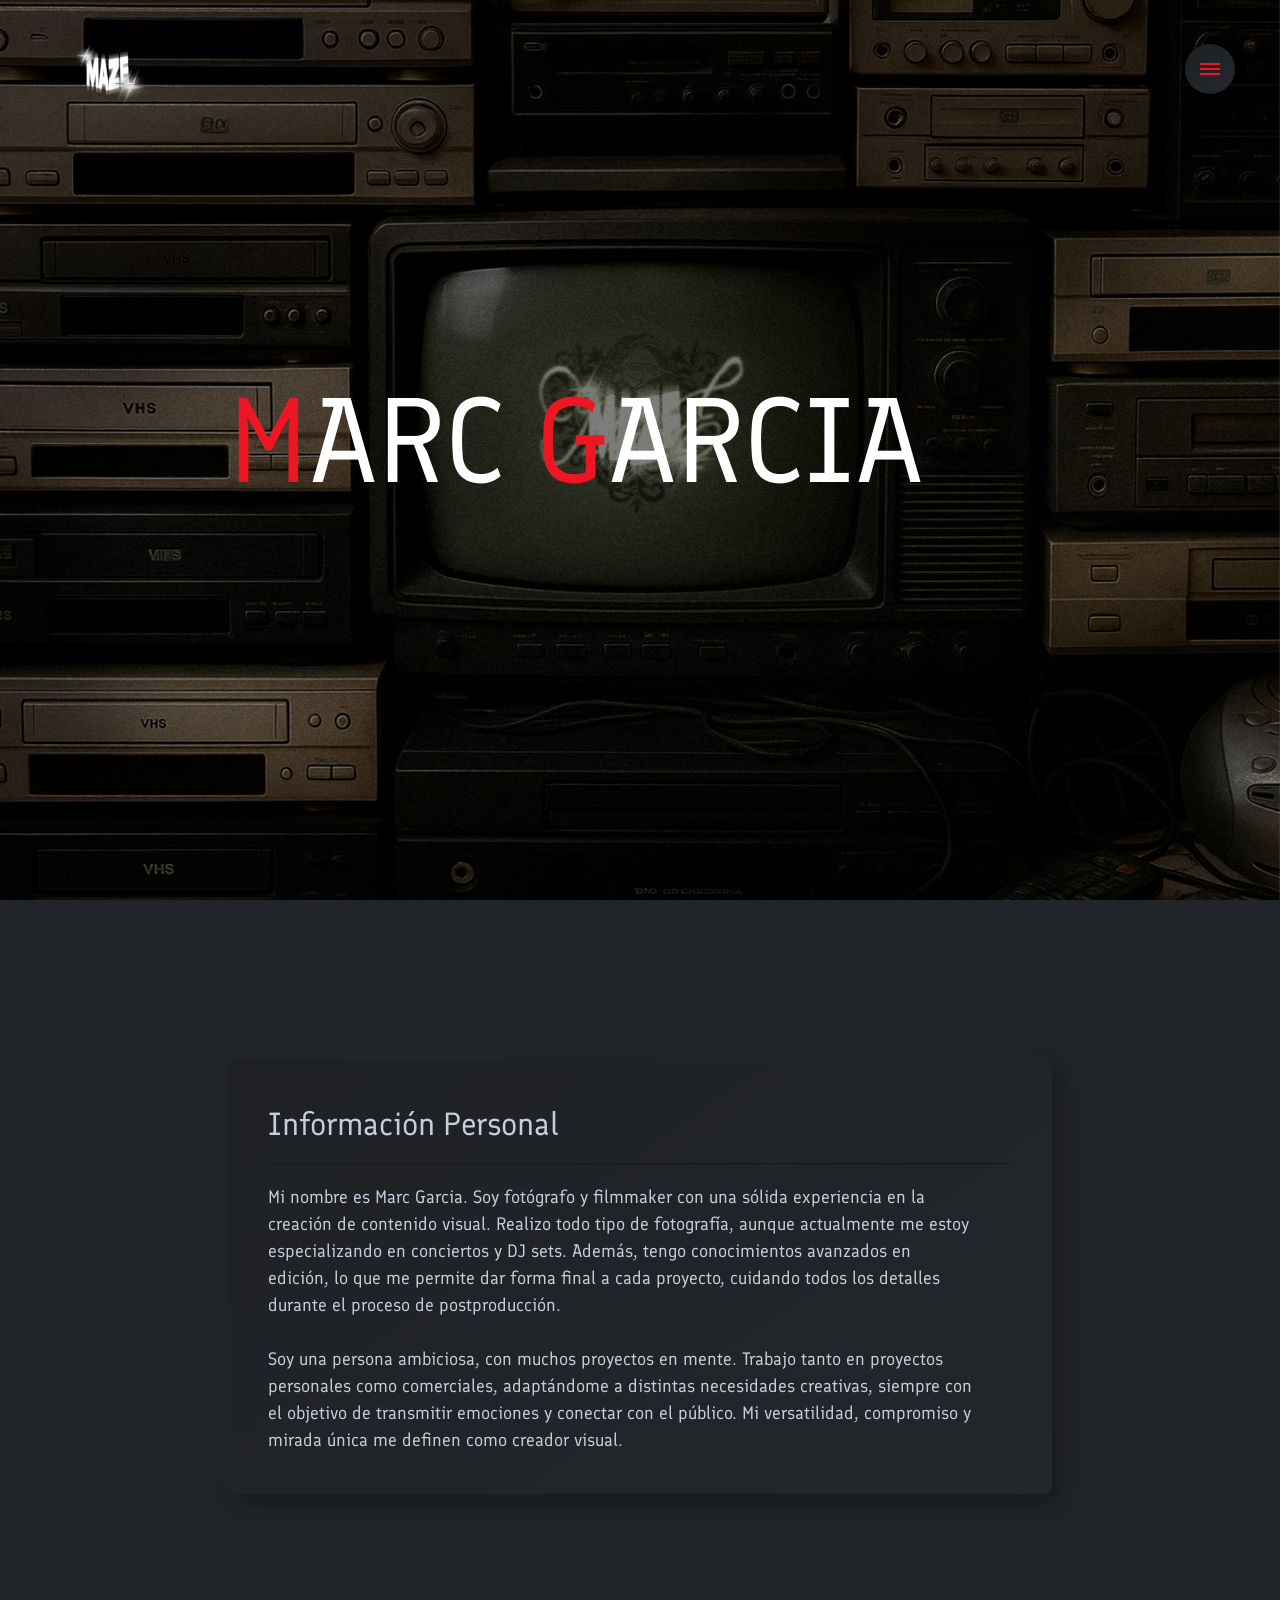
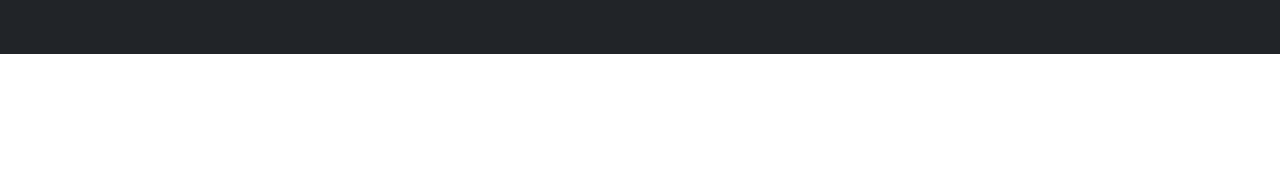
==== commit 681cccf7: "create github pages" ====
--- a/index.html
+++ b/index.html
@@ -6,11 +6,13 @@
   <meta http-equiv="X-UA-Compatible" content="IE=edge">
   
   <meta name="viewport" content="width=device-width, initial-scale=1, minimum-scale=1">
-  <link rel="shortcut icon" href="assets/images/chatgpt-image-5-may-2025-22-16-31.png-256x256.png" type="image/x-icon">
+  <link rel="shortcut icon" href="assets/images/logo-bien-sinfondo.png-256x256.png" type="image/x-icon">
   <meta name="description" content="">
   
   
-  <title>Marc</title>
+  <title>Marc Garcia</title>
+  <link rel="stylesheet" href="assets/FontAwesome/css/font-awesome.css">
+  <link rel="stylesheet" href="assets/simple-line-icons/simple-line-icons.css">
   <link rel="stylesheet" href="assets/bootstrap/css/bootstrap.min.css">
   <link rel="stylesheet" href="assets/bootstrap/css/bootstrap-grid.min.css">
   <link rel="stylesheet" href="assets/bootstrap/css/bootstrap-reboot.min.css">
@@ -22,7 +24,7 @@
   <link rel="stylesheet" href="assets/theme/css/style.css">
   <link rel="preload" href="https://fonts.googleapis.com/css?family=Finlandica:400,500,600,700,400i,500i,600i,700i&display=swap" as="style" onload="this.onload=null;this.rel='stylesheet'">
   <noscript><link rel="stylesheet" href="https://fonts.googleapis.com/css?family=Finlandica:400,500,600,700,400i,500i,600i,700i&display=swap"></noscript>
-  <link rel="preload" as="style" href="assets/mobirise/css/mbr-additional.css?v=jdRbfv"><link rel="stylesheet" href="assets/mobirise/css/mbr-additional.css?v=jdRbfv" type="text/css">
+  <link rel="preload" as="style" href="assets/mobirise/css/mbr-additional.css?v=DcmN2o"><link rel="stylesheet" href="assets/mobirise/css/mbr-additional.css?v=DcmN2o" type="text/css">
 
   
   
@@ -38,9 +40,9 @@
         <div class="container-fluid">
             <div class="navbar-brand">
                 <span class="navbar-logo">
-                    <a href="#">
-                        <img src="assets/images/chatgpt-image-5-may-2025-22-16-31.png-256x256.png" alt="" style="height: 8rem;">
-                    </a>
+                    
+                        <img src="assets/images/logo-bien-sinfondo.png-256x256.png" alt="Logo Mark" style="height: 8rem;">
+                    
                 </span>
                 
             </div>
@@ -59,12 +61,8 @@
                         <div class="offcanvas_head">
                             <div class="offcanvas_head_container">
                                 <div class="navbar-brand">
-                                <span class="navbar-logo">
-                                     <a href="#">
-                                        <img src="assets/images/chatgpt-image-5-may-2025-22-05-30.png-140x140.png" alt="" style="height: 8rem;">
-                                     </a>
-                                </span>
-                                    <span class="navbar-caption-wrap"><a class="navbar-caption text-white display-4" href="#">Marc</a></span>
+                                
+                                    
                                 </div>
                                 <button type="button" class="btn-close text-reset" data-bs-dismiss="offcanvas" aria-label="Close">
                                     <div class="hamburger-offcanvas">
@@ -95,14 +93,12 @@
                             <p class="social-title mbr-fonts-style display-7">SIGUEME</p>
                             <div class="social-list justify-content-start">
                                 <div class="soc-item">
-                                    <a href="index.html"><span class="mbr-iconfont mbr-iconfont-social socicon-twitter socicon"></span></a>
+                                    <a href="https://www.youtube.com/channel/UCYoQMQDC6Ts70V7mHRvmlCg"><span class="mbr-iconfont mbr-iconfont-social fa-youtube fa"></span></a>
                                 </div>
                                 <div class="soc-item">
-                                    <a href="index.html"><span class="mbr-iconfont mbr-iconfont-social socicon-facebook socicon"></span></a>
+                                    <a href="https://www.instagram.com/maze1331_/"><span class="mbr-iconfont mbr-iconfont-social sli-social-instagram"></span></a>
                                 </div>
-                                <div class="soc-item">
-                                    <a href="index.html"><span class="mbr-iconfont mbr-iconfont-social socicon-instagram socicon"></span></a>
-                                </div>
+                                
                                 
                                 
                                 
@@ -127,10 +123,41 @@
         <div class="row justify-content-center">
             <div class="col-12 col-lg-8">
                 <h1 class="mbr-section-title mbr-fonts-style display-1">
-                    UN MANCO CASI PROFECIONAL</h1>
-                
-                
-                
+                    <a href="index.html" class="text-primary">M</a>ARC <a href="index.html" class="text-primary">G</a>ARCIA</h1>
+                
+                
+                
+            </div>
+        </div>
+    </div>
+</section>
+
+<section data-bs-version="5.1" class="article2 expertm5 cid-uL3K5u7LjQ" id="aarticle2-o">
+    
+
+    
+    
+    <div class="container">
+        <div class="row card-row justify-content-center">
+            <div class="item-card col-12 d-flex col-lg-8">
+                <div class="item-wrap">
+                    <div class="row text-row align-items-center">
+                        <div class="col-12">
+                            <h5 class="card-title mbr-fonts-style display-5">Información Personal&nbsp;</h5>
+                            
+                            <div class="border-item"></div>
+                            <p class="card-text mbr-fonts-style display-7">Mi nombre es Marc Garcia. Soy fotógrafo y filmmaker con una sólida experiencia en la 
+<br>creación de contenido visual. Realizo todo tipo de fotografía, aunque actualmente me estoy 
+<br>especializando en conciertos y DJ sets. Además, tengo conocimientos avanzados en 
+<br>edición, lo que me permite dar forma final a cada proyecto, cuidando todos los detalles 
+<br>durante el proceso de postproducción. 
+<br><br>Soy una persona ambiciosa, con muchos proyectos en mente. Trabajo tanto en proyectos 
+<br>personales como comerciales, adaptándome a distintas necesidades creativas, siempre con 
+<br>el objetivo de transmitir emociones y conectar con el público. Mi versatilidad, compromiso y 
+<br>mirada única me definen como creador visual.</p>
+                        </div>
+                    </div>
+                </div>
             </div>
         </div>
     </div>
@@ -151,7 +178,7 @@
             <div class="col-12">
                 <div class="copyright-container w-100">
                     <p class="mbr-text mb-0 mbr-fonts-style display-7">
-                        © Copyright 2030 mANCO - All Rights Reserved
+                        © Copyright 2025 Marc Garcia - All Rights Reserved
                     </p>
                 </div>
             </div>
--- a/assets/simple-line-icons/simple-line-icons.css
+++ b/assets/simple-line-icons/simple-line-icons.css
@@ -0,0 +1,778 @@
+@font-face {
+  font-family: 'simple-line-icons';
+  src: url('fonts/simple-line-icons.eot?v=2.4.0');
+  src: url('fonts/simple-line-icons.eot?v=2.4.0#iefix') format('embedded-opentype'), url('fonts/simple-line-icons.woff2?v=2.4.0') format('woff2'), url('fonts/simple-line-icons.ttf?v=2.4.0') format('truetype'), url('fonts/simple-line-icons.woff?v=2.4.0') format('woff'), url('fonts/simple-line-icons.svg?v=2.4.0#simple-line-icons') format('svg');
+  font-weight: normal;
+  font-style: normal;
+}
+/*
+ use the following css code if you want to have a class per icon.
+ instead of a list of all class selectors, you can use the generic [class*="icon-"] selector, but it's slower:
+*/
+.sli-user,
+.sli-people,
+.sli-user-female,
+.sli-user-follow,
+.sli-user-following,
+.sli-user-unfollow,
+.sli-login,
+.sli-logout,
+.sli-emotsmile,
+.sli-phone,
+.sli-call-end,
+.sli-call-in,
+.sli-call-out,
+.sli-map,
+.sli-location-pin,
+.sli-direction,
+.sli-directions,
+.sli-compass,
+.sli-layers,
+.sli-menu,
+.sli-list,
+.sli-options-vertical,
+.sli-options,
+.sli-arrow-down,
+.sli-arrow-left,
+.sli-arrow-right,
+.sli-arrow-up,
+.sli-arrow-up-circle,
+.sli-arrow-left-circle,
+.sli-arrow-right-circle,
+.sli-arrow-down-circle,
+.sli-check,
+.sli-clock,
+.sli-plus,
+.sli-minus,
+.sli-close,
+.sli-event,
+.sli-exclamation,
+.sli-organization,
+.sli-trophy,
+.sli-screen-smartphone,
+.sli-screen-desktop,
+.sli-plane,
+.sli-notebook,
+.sli-mustache,
+.sli-mouse,
+.sli-magnet,
+.sli-energy,
+.sli-disc,
+.sli-cursor,
+.sli-cursor-move,
+.sli-crop,
+.sli-chemistry,
+.sli-speedometer,
+.sli-shield,
+.sli-screen-tablet,
+.sli-magic-wand,
+.sli-hourglass,
+.sli-graduation,
+.sli-ghost,
+.sli-game-controller,
+.sli-fire,
+.sli-eyeglass,
+.sli-envelope-open,
+.sli-envelope-letter,
+.sli-bell,
+.sli-badge,
+.sli-anchor,
+.sli-wallet,
+.sli-vector,
+.sli-speech,
+.sli-puzzle,
+.sli-printer,
+.sli-present,
+.sli-playlist,
+.sli-pin,
+.sli-picture,
+.sli-handbag,
+.sli-globe-alt,
+.sli-globe,
+.sli-folder-alt,
+.sli-folder,
+.sli-film,
+.sli-feed,
+.sli-drop,
+.sli-drawer,
+.sli-docs,
+.sli-doc,
+.sli-diamond,
+.sli-cup,
+.sli-calculator,
+.sli-bubbles,
+.sli-briefcase,
+.sli-book-open,
+.sli-basket-loaded,
+.sli-basket,
+.sli-bag,
+.sli-action-undo,
+.sli-action-redo,
+.sli-wrench,
+.sli-umbrella,
+.sli-trash,
+.sli-tag,
+.sli-support,
+.sli-frame,
+.sli-size-fullscreen,
+.sli-size-actual,
+.sli-shuffle,
+.sli-share-alt,
+.sli-share,
+.sli-rocket,
+.sli-question,
+.sli-pie-chart,
+.sli-pencil,
+.sli-note,
+.sli-loop,
+.sli-home,
+.sli-grid,
+.sli-graph,
+.sli-microphone,
+.sli-music-tone-alt,
+.sli-music-tone,
+.sli-earphones-alt,
+.sli-earphones,
+.sli-equalizer,
+.sli-like,
+.sli-dislike,
+.sli-control-start,
+.sli-control-rewind,
+.sli-control-play,
+.sli-control-pause,
+.sli-control-forward,
+.sli-control-end,
+.sli-volume-1,
+.sli-volume-2,
+.sli-volume-off,
+.sli-calendar,
+.sli-bulb,
+.sli-chart,
+.sli-ban,
+.sli-bubble,
+.sli-camrecorder,
+.sli-camera,
+.sli-cloud-download,
+.sli-cloud-upload,
+.sli-envelope,
+.sli-eye,
+.sli-flag,
+.sli-heart,
+.sli-info,
+.sli-key,
+.sli-link,
+.sli-lock,
+.sli-lock-open,
+.sli-magnifier,
+.sli-magnifier-add,
+.sli-magnifier-remove,
+.sli-paper-clip,
+.sli-paper-plane,
+.sli-power,
+.sli-refresh,
+.sli-reload,
+.sli-settings,
+.sli-star,
+.sli-symbol-female,
+.sli-symbol-male,
+.sli-target,
+.sli-credit-card,
+.sli-paypal,
+.sli-social-tumblr,
+.sli-social-twitter,
+.sli-social-facebook,
+.sli-social-instagram,
+.sli-social-linkedin,
+.sli-social-pinterest,
+.sli-social-github,
+.sli-social-google,
+.sli-social-reddit,
+.sli-social-skype,
+.sli-social-dribbble,
+.sli-social-behance,
+.sli-social-foursqare,
+.sli-social-soundcloud,
+.sli-social-spotify,
+.sli-social-stumbleupon,
+.sli-social-youtube,
+.sli-social-dropbox,
+.sli-social-vkontakte,
+.sli-social-steam {
+  font-family: 'simple-line-icons';
+  speak: none;
+  font-style: normal;
+  font-weight: normal;
+  font-variant: normal;
+  text-transform: none;
+  line-height: 1;
+  /* better font rendering =========== */
+  -webkit-font-smoothing: antialiased;
+  -moz-osx-font-smoothing: grayscale;
+}
+.sli-user:before {
+  content: "\e005";
+}
+.sli-people:before {
+  content: "\e001";
+}
+.sli-user-female:before {
+  content: "\e000";
+}
+.sli-user-follow:before {
+  content: "\e002";
+}
+.sli-user-following:before {
+  content: "\e003";
+}
+.sli-user-unfollow:before {
+  content: "\e004";
+}
+.sli-login:before {
+  content: "\e066";
+}
+.sli-logout:before {
+  content: "\e065";
+}
+.sli-emotsmile:before {
+  content: "\e021";
+}
+.sli-phone:before {
+  content: "\e600";
+}
+.sli-call-end:before {
+  content: "\e048";
+}
+.sli-call-in:before {
+  content: "\e047";
+}
+.sli-call-out:before {
+  content: "\e046";
+}
+.sli-map:before {
+  content: "\e033";
+}
+.sli-location-pin:before {
+  content: "\e096";
+}
+.sli-direction:before {
+  content: "\e042";
+}
+.sli-directions:before {
+  content: "\e041";
+}
+.sli-compass:before {
+  content: "\e045";
+}
+.sli-layers:before {
+  content: "\e034";
+}
+.sli-menu:before {
+  content: "\e601";
+}
+.sli-list:before {
+  content: "\e067";
+}
+.sli-options-vertical:before {
+  content: "\e602";
+}
+.sli-options:before {
+  content: "\e603";
+}
+.sli-arrow-down:before {
+  content: "\e604";
+}
+.sli-arrow-left:before {
+  content: "\e605";
+}
+.sli-arrow-right:before {
+  content: "\e606";
+}
+.sli-arrow-up:before {
+  content: "\e607";
+}
+.sli-arrow-up-circle:before {
+  content: "\e078";
+}
+.sli-arrow-left-circle:before {
+  content: "\e07a";
+}
+.sli-arrow-right-circle:before {
+  content: "\e079";
+}
+.sli-arrow-down-circle:before {
+  content: "\e07b";
+}
+.sli-check:before {
+  content: "\e080";
+}
+.sli-clock:before {
+  content: "\e081";
+}
+.sli-plus:before {
+  content: "\e095";
+}
+.sli-minus:before {
+  content: "\e615";
+}
+.sli-close:before {
+  content: "\e082";
+}
+.sli-event:before {
+  content: "\e619";
+}
+.sli-exclamation:before {
+  content: "\e617";
+}
+.sli-organization:before {
+  content: "\e616";
+}
+.sli-trophy:before {
+  content: "\e006";
+}
+.sli-screen-smartphone:before {
+  content: "\e010";
+}
+.sli-screen-desktop:before {
+  content: "\e011";
+}
+.sli-plane:before {
+  content: "\e012";
+}
+.sli-notebook:before {
+  content: "\e013";
+}
+.sli-mustache:before {
+  content: "\e014";
+}
+.sli-mouse:before {
+  content: "\e015";
+}
+.sli-magnet:before {
+  content: "\e016";
+}
+.sli-energy:before {
+  content: "\e020";
+}
+.sli-disc:before {
+  content: "\e022";
+}
+.sli-cursor:before {
+  content: "\e06e";
+}
+.sli-cursor-move:before {
+  content: "\e023";
+}
+.sli-crop:before {
+  content: "\e024";
+}
+.sli-chemistry:before {
+  content: "\e026";
+}
+.sli-speedometer:before {
+  content: "\e007";
+}
+.sli-shield:before {
+  content: "\e00e";
+}
+.sli-screen-tablet:before {
+  content: "\e00f";
+}
+.sli-magic-wand:before {
+  content: "\e017";
+}
+.sli-hourglass:before {
+  content: "\e018";
+}
+.sli-graduation:before {
+  content: "\e019";
+}
+.sli-ghost:before {
+  content: "\e01a";
+}
+.sli-game-controller:before {
+  content: "\e01b";
+}
+.sli-fire:before {
+  content: "\e01c";
+}
+.sli-eyeglass:before {
+  content: "\e01d";
+}
+.sli-envelope-open:before {
+  content: "\e01e";
+}
+.sli-envelope-letter:before {
+  content: "\e01f";
+}
+.sli-bell:before {
+  content: "\e027";
+}
+.sli-badge:before {
+  content: "\e028";
+}
+.sli-anchor:before {
+  content: "\e029";
+}
+.sli-wallet:before {
+  content: "\e02a";
+}
+.sli-vector:before {
+  content: "\e02b";
+}
+.sli-speech:before {
+  content: "\e02c";
+}
+.sli-puzzle:before {
+  content: "\e02d";
+}
+.sli-printer:before {
+  content: "\e02e";
+}
+.sli-present:before {
+  content: "\e02f";
+}
+.sli-playlist:before {
+  content: "\e030";
+}
+.sli-pin:before {
+  content: "\e031";
+}
+.sli-picture:before {
+  content: "\e032";
+}
+.sli-handbag:before {
+  content: "\e035";
+}
+.sli-globe-alt:before {
+  content: "\e036";
+}
+.sli-globe:before {
+  content: "\e037";
+}
+.sli-folder-alt:before {
+  content: "\e039";
+}
+.sli-folder:before {
+  content: "\e089";
+}
+.sli-film:before {
+  content: "\e03a";
+}
+.sli-feed:before {
+  content: "\e03b";
+}
+.sli-drop:before {
+  content: "\e03e";
+}
+.sli-drawer:before {
+  content: "\e03f";
+}
+.sli-docs:before {
+  content: "\e040";
+}
+.sli-doc:before {
+  content: "\e085";
+}
+.sli-diamond:before {
+  content: "\e043";
+}
+.sli-cup:before {
+  content: "\e044";
+}
+.sli-calculator:before {
+  content: "\e049";
+}
+.sli-bubbles:before {
+  content: "\e04a";
+}
+.sli-briefcase:before {
+  content: "\e04b";
+}
+.sli-book-open:before {
+  content: "\e04c";
+}
+.sli-basket-loaded:before {
+  content: "\e04d";
+}
+.sli-basket:before {
+  content: "\e04e";
+}
+.sli-bag:before {
+  content: "\e04f";
+}
+.sli-action-undo:before {
+  content: "\e050";
+}
+.sli-action-redo:before {
+  content: "\e051";
+}
+.sli-wrench:before {
+  content: "\e052";
+}
+.sli-umbrella:before {
+  content: "\e053";
+}
+.sli-trash:before {
+  content: "\e054";
+}
+.sli-tag:before {
+  content: "\e055";
+}
+.sli-support:before {
+  content: "\e056";
+}
+.sli-frame:before {
+  content: "\e038";
+}
+.sli-size-fullscreen:before {
+  content: "\e057";
+}
+.sli-size-actual:before {
+  content: "\e058";
+}
+.sli-shuffle:before {
+  content: "\e059";
+}
+.sli-share-alt:before {
+  content: "\e05a";
+}
+.sli-share:before {
+  content: "\e05b";
+}
+.sli-rocket:before {
+  content: "\e05c";
+}
+.sli-question:before {
+  content: "\e05d";
+}
+.sli-pie-chart:before {
+  content: "\e05e";
+}
+.sli-pencil:before {
+  content: "\e05f";
+}
+.sli-note:before {
+  content: "\e060";
+}
+.sli-loop:before {
+  content: "\e064";
+}
+.sli-home:before {
+  content: "\e069";
+}
+.sli-grid:before {
+  content: "\e06a";
+}
+.sli-graph:before {
+  content: "\e06b";
+}
+.sli-microphone:before {
+  content: "\e063";
+}
+.sli-music-tone-alt:before {
+  content: "\e061";
+}
+.sli-music-tone:before {
+  content: "\e062";
+}
+.sli-earphones-alt:before {
+  content: "\e03c";
+}
+.sli-earphones:before {
+  content: "\e03d";
+}
+.sli-equalizer:before {
+  content: "\e06c";
+}
+.sli-like:before {
+  content: "\e068";
+}
+.sli-dislike:before {
+  content: "\e06d";
+}
+.sli-control-start:before {
+  content: "\e06f";
+}
+.sli-control-rewind:before {
+  content: "\e070";
+}
+.sli-control-play:before {
+  content: "\e071";
+}
+.sli-control-pause:before {
+  content: "\e072";
+}
+.sli-control-forward:before {
+  content: "\e073";
+}
+.sli-control-end:before {
+  content: "\e074";
+}
+.sli-volume-1:before {
+  content: "\e09f";
+}
+.sli-volume-2:before {
+  content: "\e0a0";
+}
+.sli-volume-off:before {
+  content: "\e0a1";
+}
+.sli-calendar:before {
+  content: "\e075";
+}
+.sli-bulb:before {
+  content: "\e076";
+}
+.sli-chart:before {
+  content: "\e077";
+}
+.sli-ban:before {
+  content: "\e07c";
+}
+.sli-bubble:before {
+  content: "\e07d";
+}
+.sli-camrecorder:before {
+  content: "\e07e";
+}
+.sli-camera:before {
+  content: "\e07f";
+}
+.sli-cloud-download:before {
+  content: "\e083";
+}
+.sli-cloud-upload:before {
+  content: "\e084";
+}
+.sli-envelope:before {
+  content: "\e086";
+}
+.sli-eye:before {
+  content: "\e087";
+}
+.sli-flag:before {
+  content: "\e088";
+}
+.sli-heart:before {
+  content: "\e08a";
+}
+.sli-info:before {
+  content: "\e08b";
+}
+.sli-key:before {
+  content: "\e08c";
+}
+.sli-link:before {
+  content: "\e08d";
+}
+.sli-lock:before {
+  content: "\e08e";
+}
+.sli-lock-open:before {
+  content: "\e08f";
+}
+.sli-magnifier:before {
+  content: "\e090";
+}
+.sli-magnifier-add:before {
+  content: "\e091";
+}
+.sli-magnifier-remove:before {
+  content: "\e092";
+}
+.sli-paper-clip:before {
+  content: "\e093";
+}
+.sli-paper-plane:before {
+  content: "\e094";
+}
+.sli-power:before {
+  content: "\e097";
+}
+.sli-refresh:before {
+  content: "\e098";
+}
+.sli-reload:before {
+  content: "\e099";
+}
+.sli-settings:before {
+  content: "\e09a";
+}
+.sli-star:before {
+  content: "\e09b";
+}
+.sli-symbol-female:before {
+  content: "\e09c";
+}
+.sli-symbol-male:before {
+  content: "\e09d";
+}
+.sli-target:before {
+  content: "\e09e";
+}
+.sli-credit-card:before {
+  content: "\e025";
+}
+.sli-paypal:before {
+  content: "\e608";
+}
+.sli-social-tumblr:before {
+  content: "\e00a";
+}
+.sli-social-twitter:before {
+  content: "\e009";
+}
+.sli-social-facebook:before {
+  content: "\e00b";
+}
+.sli-social-instagram:before {
+  content: "\e609";
+}
+.sli-social-linkedin:before {
+  content: "\e60a";
+}
+.sli-social-pinterest:before {
+  content: "\e60b";
+}
+.sli-social-github:before {
+  content: "\e60c";
+}
+.sli-social-google:before {
+  content: "\e60d";
+}
+.sli-social-reddit:before {
+  content: "\e60e";
+}
+.sli-social-skype:before {
+  content: "\e60f";
+}
+.sli-social-dribbble:before {
+  content: "\e00d";
+}
+.sli-social-behance:before {
+  content: "\e610";
+}
+.sli-social-foursqare:before {
+  content: "\e611";
+}
+.sli-social-soundcloud:before {
+  content: "\e612";
+}
+.sli-social-spotify:before {
+  content: "\e613";
+}
+.sli-social-stumbleupon:before {
+  content: "\e614";
+}
+.sli-social-youtube:before {
+  content: "\e008";
+}
+.sli-social-dropbox:before {
+  content: "\e00c";
+}
+.sli-social-vkontakte:before {
+  content: "\e618";
+}
+.sli-social-steam:before {
+  content: "\e620";
+}
--- a/assets/mobirise/css/mbr-additional.css
+++ b/assets/mobirise/css/mbr-additional.css
@@ -1424,7 +1424,7 @@
   flex-grow: 1;
 }
 .cid-thXW3OwmyZ {
-  background-image: url("../../../assets/images/chatgpt-image-4-may-2025-21-44-49.png-1536x1024.png");
+  background-image: url("../../../assets/images/fondo-final.jpg-1536x1024.jpg");
 }
 .cid-thXW3OwmyZ .mbr-fallback-image.disabled {
   display: none;
@@ -1455,6 +1455,66 @@
 }
 .cid-thXW3OwmyZ .mbr-section-btn .btn {
   box-shadow: none !important;
+}
+.cid-uL3K5u7LjQ {
+  padding-top: 10rem;
+  padding-bottom: 10rem;
+  background-color: #212428;
+  overflow: hidden;
+}
+.cid-uL3K5u7LjQ .mbr-fallback-image.disabled {
+  display: none;
+}
+.cid-uL3K5u7LjQ .mbr-fallback-image {
+  display: block;
+  background-size: cover;
+  background-position: center center;
+  width: 100%;
+  height: 100%;
+  position: absolute;
+  top: 0;
+}
+.cid-uL3K5u7LjQ .item-wrap {
+  position: relative;
+  height: 100%;
+  width: 100%;
+  padding: 40px;
+  border-radius: 10px;
+  overflow: hidden;
+  background: linear-gradient(145deg, #1e2024, #23272b);
+  box-shadow: 10px 10px 19px #191b1f, -10px -10px 19px #23272b;
+}
+@media (max-width: 767px) {
+  .cid-uL3K5u7LjQ .item-wrap {
+    padding: 40px;
+  }
+}
+@media (max-width: 575px) {
+  .cid-uL3K5u7LjQ .item-wrap {
+    padding: 35px 25px 35px 25px;
+  }
+}
+.cid-uL3K5u7LjQ .card-title {
+  color: #C4CFDE;
+  margin-bottom: 15px;
+}
+.cid-uL3K5u7LjQ .card-subtitle {
+  color: #C4CFDE;
+  margin-bottom: 15px;
+}
+.cid-uL3K5u7LjQ .border-item {
+  width: 100%;
+  height: 1px;
+  margin-bottom: 20px;
+  background-color: #16181c;
+}
+.cid-uL3K5u7LjQ .card-text {
+  color: #C4CFDE;
+  margin-bottom: 0;
+}
+.cid-uL3K5u7LjQ H5 {
+  text-align: left;
+  color: #ffffff;
 }
 .cid-thXV9fHxsF {
   padding-top: 15px;
@@ -2256,6 +2316,7 @@
   margin-bottom: 0;
   flex-basis: 60%;
   margin-right: auto;
+  text-align: left;
 }
 .cid-uKlSThObxv .comment-item {
   display: flex;
@@ -2291,7 +2352,7 @@
 }
 .cid-thXV9fHxsF {
   padding-top: 15px;
-  padding-bottom: 15px;
+  padding-bottom: 0px;
   background-color: #212428;
   overflow: hidden;
 }
@@ -3100,7 +3161,7 @@
 }
 .cid-thXV9fHxsF {
   padding-top: 15px;
-  padding-bottom: 15px;
+  padding-bottom: 0px;
   background-color: #212428;
   overflow: hidden;
 }
@@ -4076,7 +4137,7 @@
 }
 .cid-thXV9fHxsF {
   padding-top: 15px;
-  padding-bottom: 15px;
+  padding-bottom: 0px;
   background-color: #212428;
   overflow: hidden;
 }
--- a/assets/mobirise/css/mbr-additional.css
+++ b/assets/mobirise/css/mbr-additional.css
@@ -1424,7 +1424,7 @@
   flex-grow: 1;
 }
 .cid-thXW3OwmyZ {
-  background-image: url("../../../assets/images/chatgpt-image-4-may-2025-21-44-49.png-1536x1024.png");
+  background-image: url("../../../assets/images/fondo-final.jpg-1536x1024.jpg");
 }
 .cid-thXW3OwmyZ .mbr-fallback-image.disabled {
   display: none;
@@ -1455,6 +1455,66 @@
 }
 .cid-thXW3OwmyZ .mbr-section-btn .btn {
   box-shadow: none !important;
+}
+.cid-uL3K5u7LjQ {
+  padding-top: 10rem;
+  padding-bottom: 10rem;
+  background-color: #212428;
+  overflow: hidden;
+}
+.cid-uL3K5u7LjQ .mbr-fallback-image.disabled {
+  display: none;
+}
+.cid-uL3K5u7LjQ .mbr-fallback-image {
+  display: block;
+  background-size: cover;
+  background-position: center center;
+  width: 100%;
+  height: 100%;
+  position: absolute;
+  top: 0;
+}
+.cid-uL3K5u7LjQ .item-wrap {
+  position: relative;
+  height: 100%;
+  width: 100%;
+  padding: 40px;
+  border-radius: 10px;
+  overflow: hidden;
+  background: linear-gradient(145deg, #1e2024, #23272b);
+  box-shadow: 10px 10px 19px #191b1f, -10px -10px 19px #23272b;
+}
+@media (max-width: 767px) {
+  .cid-uL3K5u7LjQ .item-wrap {
+    padding: 40px;
+  }
+}
+@media (max-width: 575px) {
+  .cid-uL3K5u7LjQ .item-wrap {
+    padding: 35px 25px 35px 25px;
+  }
+}
+.cid-uL3K5u7LjQ .card-title {
+  color: #C4CFDE;
+  margin-bottom: 15px;
+}
+.cid-uL3K5u7LjQ .card-subtitle {
+  color: #C4CFDE;
+  margin-bottom: 15px;
+}
+.cid-uL3K5u7LjQ .border-item {
+  width: 100%;
+  height: 1px;
+  margin-bottom: 20px;
+  background-color: #16181c;
+}
+.cid-uL3K5u7LjQ .card-text {
+  color: #C4CFDE;
+  margin-bottom: 0;
+}
+.cid-uL3K5u7LjQ H5 {
+  text-align: left;
+  color: #ffffff;
 }
 .cid-thXV9fHxsF {
   padding-top: 15px;
@@ -2256,6 +2316,7 @@
   margin-bottom: 0;
   flex-basis: 60%;
   margin-right: auto;
+  text-align: left;
 }
 .cid-uKlSThObxv .comment-item {
   display: flex;
@@ -2291,7 +2352,7 @@
 }
 .cid-thXV9fHxsF {
   padding-top: 15px;
-  padding-bottom: 15px;
+  padding-bottom: 0px;
   background-color: #212428;
   overflow: hidden;
 }
@@ -3100,7 +3161,7 @@
 }
 .cid-thXV9fHxsF {
   padding-top: 15px;
-  padding-bottom: 15px;
+  padding-bottom: 0px;
   background-color: #212428;
   overflow: hidden;
 }
@@ -4076,7 +4137,7 @@
 }
 .cid-thXV9fHxsF {
   padding-top: 15px;
-  padding-bottom: 15px;
+  padding-bottom: 0px;
   background-color: #212428;
   overflow: hidden;
 }
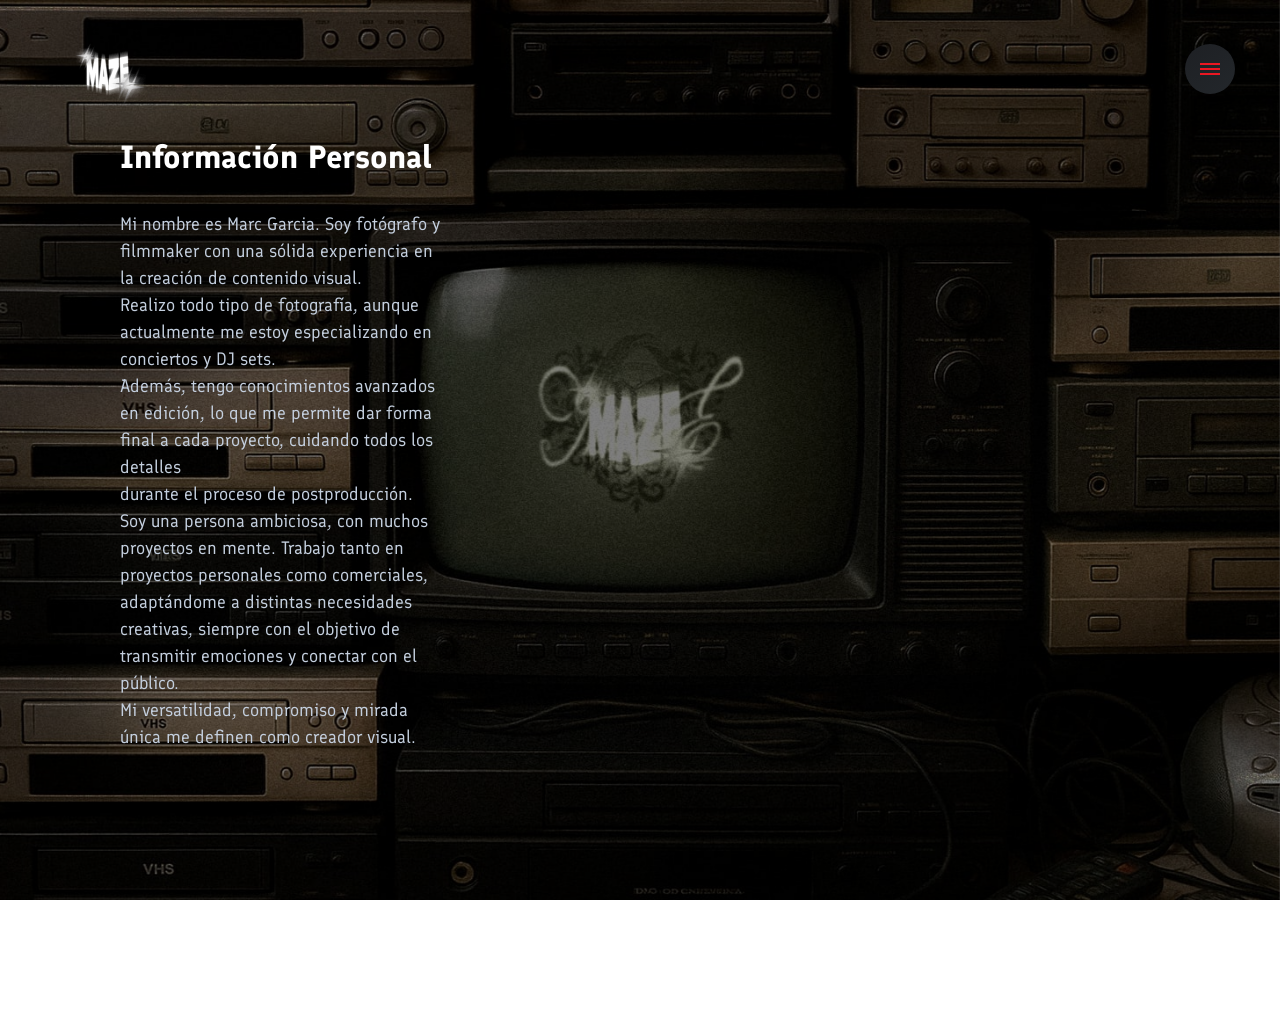
==== commit 284eee5c: "create github pages" ====
--- a/index.html
+++ b/index.html
@@ -24,7 +24,7 @@
   <link rel="stylesheet" href="assets/theme/css/style.css">
   <link rel="preload" href="https://fonts.googleapis.com/css?family=Finlandica:400,500,600,700,400i,500i,600i,700i&display=swap" as="style" onload="this.onload=null;this.rel='stylesheet'">
   <noscript><link rel="stylesheet" href="https://fonts.googleapis.com/css?family=Finlandica:400,500,600,700,400i,500i,600i,700i&display=swap"></noscript>
-  <link rel="preload" as="style" href="assets/mobirise/css/mbr-additional.css?v=DcmN2o"><link rel="stylesheet" href="assets/mobirise/css/mbr-additional.css?v=DcmN2o" type="text/css">
+  <link rel="preload" as="style" href="assets/mobirise/css/mbr-additional.css?v=TvUH6b"><link rel="stylesheet" href="assets/mobirise/css/mbr-additional.css?v=TvUH6b" type="text/css">
 
   
   
@@ -61,8 +61,12 @@
                         <div class="offcanvas_head">
                             <div class="offcanvas_head_container">
                                 <div class="navbar-brand">
-                                
-                                    
+                                <span class="navbar-logo">
+                                     
+                                        <img src="assets/images/logo-bien-sinfondo.png-140x140.png" alt="" style="height: 8rem;">
+                                     
+                                </span>
+                                    <span class="navbar-caption-wrap"><a class="navbar-caption text-white display-4" href="#">Marc Garcia</a></span>
                                 </div>
                                 <button type="button" class="btn-close text-reset" data-bs-dismiss="offcanvas" aria-label="Close">
                                     <div class="hamburger-offcanvas">
@@ -119,45 +123,15 @@
     
     <div class="mbr-overlay" style="opacity: 0.5; background-color: rgb(0, 0, 0);"></div>
 
-    <div class="container">
-        <div class="row justify-content-center">
-            <div class="col-12 col-lg-8">
-                <h1 class="mbr-section-title mbr-fonts-style display-1">
-                    <a href="index.html" class="text-primary">M</a>ARC <a href="index.html" class="text-primary">G</a>ARCIA</h1>
+    <div class="container-fluid">
+        <div class="row justify-content-start">
+            <div class="col-12 col-lg-4">
                 
+                <h1 class="mbr-section-subtitle mbr-fonts-style display-5"><strong>Información Personal&nbsp;</strong></h1>
+                <p class="mbr-text mbr-fonts-style display-7">Mi nombre es Marc Garcia. Soy fotógrafo y filmmaker con una sólida experiencia en la creación de contenido visual. <br>Realizo todo tipo de fotografía, aunque actualmente me estoy especializando en conciertos y DJ sets. <br>Además, tengo conocimientos avanzados en edición, lo que me permite dar forma final a cada proyecto, cuidando todos los detalles
+<br>durante el proceso de postproducción.
+<br>Soy una persona ambiciosa, con muchos proyectos en mente. Trabajo tanto en proyectos personales como comerciales, adaptándome a distintas necesidades creativas, siempre con el objetivo de transmitir emociones y conectar con el público. <br>Mi versatilidad, compromiso y mirada única me definen como creador visual.</p>
                 
-                
-            </div>
-        </div>
-    </div>
-</section>
-
-<section data-bs-version="5.1" class="article2 expertm5 cid-uL3K5u7LjQ" id="aarticle2-o">
-    
-
-    
-    
-    <div class="container">
-        <div class="row card-row justify-content-center">
-            <div class="item-card col-12 d-flex col-lg-8">
-                <div class="item-wrap">
-                    <div class="row text-row align-items-center">
-                        <div class="col-12">
-                            <h5 class="card-title mbr-fonts-style display-5">Información Personal&nbsp;</h5>
-                            
-                            <div class="border-item"></div>
-                            <p class="card-text mbr-fonts-style display-7">Mi nombre es Marc Garcia. Soy fotógrafo y filmmaker con una sólida experiencia en la 
-<br>creación de contenido visual. Realizo todo tipo de fotografía, aunque actualmente me estoy 
-<br>especializando en conciertos y DJ sets. Además, tengo conocimientos avanzados en 
-<br>edición, lo que me permite dar forma final a cada proyecto, cuidando todos los detalles 
-<br>durante el proceso de postproducción. 
-<br><br>Soy una persona ambiciosa, con muchos proyectos en mente. Trabajo tanto en proyectos 
-<br>personales como comerciales, adaptándome a distintas necesidades creativas, siempre con 
-<br>el objetivo de transmitir emociones y conectar con el público. Mi versatilidad, compromiso y 
-<br>mirada única me definen como creador visual.</p>
-                        </div>
-                    </div>
-                </div>
             </div>
         </div>
     </div>
@@ -178,7 +152,7 @@
             <div class="col-12">
                 <div class="copyright-container w-100">
                     <p class="mbr-text mb-0 mbr-fonts-style display-7">
-                        © Copyright 2025 Marc Garcia - All Rights Reserved
+                        CONTACTAME
                     </p>
                 </div>
             </div>
--- a/assets/mobirise/css/mbr-additional.css
+++ b/assets/mobirise/css/mbr-additional.css
@@ -1441,6 +1441,7 @@
 .cid-thXW3OwmyZ .mbr-section-title {
   color: #ffffff;
   margin-bottom: 20px;
+  text-align: left;
 }
 .cid-thXW3OwmyZ .mbr-section-subtitle {
   color: #ffffff;
@@ -1456,65 +1457,12 @@
 .cid-thXW3OwmyZ .mbr-section-btn .btn {
   box-shadow: none !important;
 }
-.cid-uL3K5u7LjQ {
-  padding-top: 10rem;
-  padding-bottom: 10rem;
-  background-color: #212428;
-  overflow: hidden;
-}
-.cid-uL3K5u7LjQ .mbr-fallback-image.disabled {
-  display: none;
-}
-.cid-uL3K5u7LjQ .mbr-fallback-image {
-  display: block;
-  background-size: cover;
-  background-position: center center;
-  width: 100%;
-  height: 100%;
-  position: absolute;
-  top: 0;
-}
-.cid-uL3K5u7LjQ .item-wrap {
-  position: relative;
-  height: 100%;
-  width: 100%;
-  padding: 40px;
-  border-radius: 10px;
-  overflow: hidden;
-  background: linear-gradient(145deg, #1e2024, #23272b);
-  box-shadow: 10px 10px 19px #191b1f, -10px -10px 19px #23272b;
-}
-@media (max-width: 767px) {
-  .cid-uL3K5u7LjQ .item-wrap {
-    padding: 40px;
-  }
-}
-@media (max-width: 575px) {
-  .cid-uL3K5u7LjQ .item-wrap {
-    padding: 35px 25px 35px 25px;
-  }
-}
-.cid-uL3K5u7LjQ .card-title {
-  color: #C4CFDE;
-  margin-bottom: 15px;
-}
-.cid-uL3K5u7LjQ .card-subtitle {
-  color: #C4CFDE;
-  margin-bottom: 15px;
-}
-.cid-uL3K5u7LjQ .border-item {
-  width: 100%;
-  height: 1px;
-  margin-bottom: 20px;
-  background-color: #16181c;
-}
-.cid-uL3K5u7LjQ .card-text {
-  color: #C4CFDE;
-  margin-bottom: 0;
-}
-.cid-uL3K5u7LjQ H5 {
+.cid-thXW3OwmyZ .mbr-section-title DIV {
   text-align: left;
-  color: #ffffff;
+}
+.cid-thXW3OwmyZ .mbr-text,
+.cid-thXW3OwmyZ .mbr-section-btn {
+  color: #c4cfde;
 }
 .cid-thXV9fHxsF {
   padding-top: 15px;
@@ -3177,6 +3125,170 @@
   color: #878e99;
   text-align: center;
 }
+.cid-uLULYxzG5c {
+  padding-top: 12rem;
+  padding-bottom: 12rem;
+  overflow: hidden;
+  background-color: #23272b;
+}
+.cid-uLULYxzG5c .mbr-fallback-image.disabled {
+  display: none;
+}
+.cid-uLULYxzG5c .mbr-fallback-image {
+  display: block;
+  background-size: cover;
+  background-position: center center;
+  width: 100%;
+  height: 100%;
+  position: absolute;
+  top: 0;
+}
+@media (max-width: 992px) {
+  .cid-uLULYxzG5c .container {
+    padding: 0 23px;
+  }
+}
+@media (max-width: 768px) {
+  .cid-uLULYxzG5c .container {
+    padding: 0 12px;
+  }
+}
+.cid-uLULYxzG5c .content-wrapper {
+  display: flex;
+  border-radius: 32px;
+  padding: 1.5rem;
+}
+@media (max-width: 768px) {
+  .cid-uLULYxzG5c .content-wrapper {
+    display: block;
+    padding: 0.5rem;
+  }
+}
+.cid-uLULYxzG5c .content-wrapper .title-wrapper {
+  width: 50%;
+  margin-right: 32px;
+  margin-right: 0;
+  margin-left: 32px;
+}
+@media (max-width: 768px) {
+  .cid-uLULYxzG5c .content-wrapper .title-wrapper {
+    width: 100%;
+    padding: 24px;
+    margin: 0;
+  }
+}
+@media (max-width: 576px) {
+  .cid-uLULYxzG5c .content-wrapper .title-wrapper {
+    padding: 0px;
+  }
+}
+.cid-uLULYxzG5c .content-wrapper .title-wrapper .mbr-section-title {
+  margin-bottom: 1.5rem;
+}
+.cid-uLULYxzG5c .content-wrapper .title-wrapper .mbr-social-likns .mbr-iconfont {
+  border-radius: 50px;
+  border: 1px solid #fdfde1;
+  color: #fdfde1;
+  transition: all 300ms ease;
+}
+.cid-uLULYxzG5c .content-wrapper .title-wrapper .mbr-social-likns .mbr-iconfont:hover {
+  color: #bff747;
+  border-color: #bff747;
+}
+.cid-uLULYxzG5c .content-wrapper .title-wrapper .mbr-text {
+  margin-bottom: 0;
+}
+.cid-uLULYxzG5c .content-wrapper .mbr-form {
+  width: 40%;
+}
+@media (max-width: 992px) {
+  .cid-uLULYxzG5c .content-wrapper .mbr-form {
+    width: 50%;
+  }
+}
+@media (max-width: 768px) {
+  .cid-uLULYxzG5c .content-wrapper .mbr-form {
+    width: 100%;
+  }
+}
+.cid-uLULYxzG5c .content-wrapper .mbr-form .form-wrap {
+  width: 100%;
+}
+@media (max-width: 768px) {
+  .cid-uLULYxzG5c .content-wrapper .mbr-form .form-wrap {
+    padding: 24px;
+  }
+}
+@media (max-width: 576px) {
+  .cid-uLULYxzG5c .content-wrapper .mbr-form .form-wrap {
+    padding: 0px;
+  }
+}
+.cid-uLULYxzG5c .content-wrapper .mbr-form .form-wrap .dragArea.row .mbr-section-title {
+  margin-bottom: 20px !important;
+}
+.cid-uLULYxzG5c .content-wrapper .mbr-form .form-wrap .dragArea.row .mbr-text {
+  margin-bottom: 20px !important;
+}
+.cid-uLULYxzG5c .content-wrapper .mbr-form .form-wrap .dragArea.row .form-group {
+  margin-bottom: 16px !important;
+}
+.cid-uLULYxzG5c .content-wrapper .mbr-form .form-wrap .dragArea.row .form-group .form-control {
+  color: #ffffff;
+  padding: 1.3rem 1.5rem;
+  font-weight: 700;
+  box-shadow: none;
+  border-radius: 3rem !important;
+  border: 1px solid #ffffff !important;
+  background-color: #1e2024;
+  transition: all 300ms ease;
+}
+.cid-uLULYxzG5c .content-wrapper .mbr-form .form-wrap .dragArea.row .form-group .form-control:hover,
+.cid-uLULYxzG5c .content-wrapper .mbr-form .form-wrap .dragArea.row .form-group .form-control:focus {
+  border: 1px solid #ec1722 !important;
+  box-shadow: none;
+}
+.cid-uLULYxzG5c .content-wrapper .mbr-form .form-wrap .dragArea.row .form-group .form-control::placeholder {
+  color: #ffffff;
+}
+.cid-uLULYxzG5c .content-wrapper .mbr-form .form-wrap .dragArea.row .form-group textarea.form-control {
+  min-height: 150px;
+  border-radius: 1.3rem !important;
+}
+.cid-uLULYxzG5c .content-wrapper .mbr-form .form-wrap .dragArea.row .form-group .form-check {
+  padding-left: 1.7em;
+  margin-bottom: 10px;
+}
+.cid-uLULYxzG5c .content-wrapper .mbr-form .form-wrap .dragArea.row .form-group .form-check .form-check-input {
+  background-color: #ffffff;
+  border-color: #ffffff;
+}
+.cid-uLULYxzG5c .content-wrapper .mbr-form .form-wrap .dragArea.row .mbr-section-btn {
+  margin-top: 6px;
+}
+.cid-uLULYxzG5c .content-wrapper .mbr-form .form-wrap .dragArea.row .mbr-section-btn .btn {
+  width: 100%;
+  padding: 1.25rem 1.5rem;
+}
+.cid-uLULYxzG5c .mbr-form .form-conrol {
+  color: #ffffff;
+}
+.cid-uLULYxzG5c .mbr-section-title {
+  color: #ffffff;
+}
+.cid-uLULYxzG5c .mbr-text {
+  color: #c4cfde;
+}
+.cid-uLULYxzG5c label {
+  color: #ffffff;
+}
+.cid-uLULYxzG5c .mbr-section-title,
+.cid-uLULYxzG5c .mbr-section-btn {
+  color: #ffffff;
+}
+.cid-uLULYxzG5c .card-contacts {
+  color: #ffffff;
+}
 .cid-uKkvyQQV8Y {
   z-index: 1000;
   width: 100%;
@@ -3814,327 +3926,6 @@
 .cid-uKkvyQQV8Y .offcanvas_btn .mbr-section-btn .btn {
   flex-grow: 1;
 }
-.cid-uKmn4kPwhl {
-  padding-top: 10rem;
-  padding-bottom: 10rem;
-  overflow: hidden;
-  background-color: #212428;
-}
-.cid-uKmn4kPwhl .mbr-overlay {
-  background-color: #212428;
-  opacity: 0.2;
-}
-.cid-uKmn4kPwhl .container {
-  padding-left: 10px;
-  padding-right: 10px;
-}
-.cid-uKmn4kPwhl .row {
-  margin-left: -10px;
-  margin-right: -10px;
-  flex-wrap: wrap;
-  align-items: stretch;
-}
-.cid-uKmn4kPwhl .row > [class*="col"] {
-  padding-left: 10px;
-  padding-right: 10px;
-}
-@media (max-width: 991px) {
-  .cid-uKmn4kPwhl .col-info-card {
-    margin-bottom: 50px;
-  }
-}
-.cid-uKmn4kPwhl .mbr-section-head {
-  width: 100%;
-  padding-bottom: 40px;
-}
-.cid-uKmn4kPwhl .mbr-section-title {
-  color: #FF014E;
-}
-@media (max-width: 767px) {
-  .cid-uKmn4kPwhl .mbr-section-title {
-    text-align: center;
-  }
-}
-.cid-uKmn4kPwhl .mbr-section-subtitle {
-  color: #C4CFDE;
-  margin-top: 15px;
-}
-@media (max-width: 767px) {
-  .cid-uKmn4kPwhl .mbr-section-subtitle {
-    margin-top: 10px;
-    text-align: center;
-  }
-}
-.cid-uKmn4kPwhl .item-card {
-  height: 100%;
-}
-.cid-uKmn4kPwhl .item-wrap {
-  position: relative;
-  height: 100%;
-  width: 100%;
-  padding: 30px;
-  border-radius: 10px;
-  overflow: hidden;
-  box-shadow: 10px 10px 19px #191b1f, -10px -10px 19px #23272b;
-}
-@media (max-width: 767px) {
-  .cid-uKmn4kPwhl .item-wrap {
-    padding: 50px 20px;
-  }
-}
-.cid-uKmn4kPwhl .item-wrap:hover .item-img img {
-  transform: scale(1.1);
-}
-.cid-uKmn4kPwhl .item-img {
-  display: flex;
-  align-items: center;
-  justify-content: center;
-  width: 100%;
-  border-radius: 10px;
-  overflow: hidden;
-}
-.cid-uKmn4kPwhl .item-img img {
-  width: 100%;
-  aspect-ratio: 1.59722222;
-  object-fit: cover;
-  transition: 0.4s all;
-}
-.cid-uKmn4kPwhl .card-box {
-  padding-top: 28px;
-}
-.cid-uKmn4kPwhl .card-title {
-  color: #C4CFDE;
-  margin-bottom: 9px;
-}
-.cid-uKmn4kPwhl .card-subtitle {
-  color: #878e99;
-  margin-bottom: 15px;
-}
-.cid-uKmn4kPwhl .card-text {
-  color: #878e99;
-  margin-bottom: 20px;
-}
-.cid-uKmn4kPwhl .card-contacts {
-  color: #878e99;
-}
-.cid-uKmn4kPwhl .card-contacts a {
-  position: relative;
-  transition: 0.4s all;
-}
-.cid-uKmn4kPwhl .card-contacts a:before {
-  content: "";
-  position: absolute;
-  bottom: 0;
-  left: 0;
-  width: 0;
-  height: 1px;
-  background-color: #ec1722;
-  transition: 0.4s all;
-}
-.cid-uKmn4kPwhl .card-contacts a:hover {
-  color: #ec1722 !important;
-}
-.cid-uKmn4kPwhl .card-contacts a:hover:before {
-  width: 100%;
-}
-.cid-uKmn4kPwhl .social-container {
-  width: 100%;
-  padding-top: 30px;
-}
-.cid-uKmn4kPwhl .social-title {
-  color: #C4CFDE;
-  margin-bottom: 8px;
-}
-.cid-uKmn4kPwhl .social-list {
-  display: flex;
-  align-items: center;
-  flex-wrap: wrap;
-  margin: -15px;
-  margin-top: 24px;
-}
-.cid-uKmn4kPwhl .soc-item {
-  display: flex;
-  align-items: center;
-  justify-content: center;
-  position: relative;
-  margin: 15px;
-  min-width: 60px;
-  padding: 10px;
-  aspect-ratio: 1;
-  border-radius: 6px;
-  background: linear-gradient(145deg, #1e2024, #23272b);
-  box-shadow: 10px 10px 19px #191b1f, -10px -10px 19px #23272b;
-  transition: 0.4s all;
-}
-.cid-uKmn4kPwhl .soc-item:before {
-  content: "";
-  position: absolute;
-  top: 0;
-  left: 0;
-  z-index: 4;
-  transition: 0.4s all;
-  width: 100%;
-  height: 100%;
-  border-radius: 5px;
-  background: linear-gradient(to right bottom, #212428, #16181c);
-  opacity: 0;
-}
-.cid-uKmn4kPwhl .soc-item .mbr-iconfont {
-  position: relative;
-  z-index: 5;
-  transition: 0.4s all;
-  font-size: 22px;
-  color: #c4cfde;
-}
-.cid-uKmn4kPwhl .soc-item:hover {
-  transform: translateY(-3px);
-}
-.cid-uKmn4kPwhl .soc-item:hover .mbr-iconfont {
-  color: #ec1722;
-}
-.cid-uKmn4kPwhl .soc-item:hover:before {
-  opacity: 1;
-}
-.cid-uKmn4kPwhl .form-main-container {
-  width: 100%;
-  height: 100%;
-}
-@media (min-width: 1200px) {
-  .cid-uKmn4kPwhl .form-main-container {
-    padding-left: 20px;
-  }
-}
-.cid-uKmn4kPwhl .form-wrap {
-  width: 100%;
-  height: 100%;
-  padding: 30px;
-  border-radius: 10px;
-  box-shadow: 10px 10px 19px #191b1f, -10px -10px 19px #23272b;
-}
-@media (max-width: 575px) {
-  .cid-uKmn4kPwhl .form-wrap {
-    padding: 20px;
-  }
-}
-.cid-uKmn4kPwhl form {
-  width: 100%;
-}
-.cid-uKmn4kPwhl form .dragArea.row {
-  justify-content: flex-start;
-  width: auto !important;
-}
-.cid-uKmn4kPwhl form p {
-  color: #878e99;
-}
-.cid-uKmn4kPwhl form .mbr-section-btn {
-  text-align: center;
-  justify-content: center;
-}
-.cid-uKmn4kPwhl form .mbr-section-btn .btn {
-  width: 100%;
-}
-.cid-uKmn4kPwhl form .form-group {
-  margin-bottom: 20px !important;
-}
-.cid-uKmn4kPwhl form .form-control {
-  background-color: #191b1e;
-  border-radius: 6px !important;
-  height: 55px;
-  box-shadow: 1px 4px 2px -3px rgba(0, 0, 0, 0.7) inset, -1px -3px 3px -2px rgba(255, 255, 255, 0.2) inset !important;
-  border: 2px solid #191b1e !important;
-  padding: 10px 15px;
-  font-size: 18px;
-  margin-bottom: 0;
-  color: #C4CFDE;
-  font-weight: 400;
-  transition: 0.4s all !important;
-  line-height: 29px !important;
-}
-.cid-uKmn4kPwhl form .form-control::-webkit-input-placeholder {
-  color: #878e99;
-}
-.cid-uKmn4kPwhl form .form-control::-moz-placeholder {
-  color: #878e99;
-}
-.cid-uKmn4kPwhl form .form-control:-moz-placeholder {
-  color: #878e99;
-}
-.cid-uKmn4kPwhl form .form-control:-ms-input-placeholder {
-  color: #878e99;
-}
-.cid-uKmn4kPwhl form select {
-  color: #878e99 !important;
-}
-.cid-uKmn4kPwhl form textarea {
-  height: 216px !important;
-  resize: none;
-}
-.cid-uKmn4kPwhl form input:active,
-.cid-uKmn4kPwhl form textarea:active,
-.cid-uKmn4kPwhl form input:focus,
-.cid-uKmn4kPwhl form textarea:focus {
-  border-color: #ec1722 !important;
-  box-shadow: none !important;
-  color: #878e99 !important;
-  outline: none !important;
-}
-.cid-uKmn4kPwhl form input:active::-webkit-input-placeholder,
-.cid-uKmn4kPwhl form textarea:active::-webkit-input-placeholder,
-.cid-uKmn4kPwhl form input:focus::-webkit-input-placeholder,
-.cid-uKmn4kPwhl form textarea:focus::-webkit-input-placeholder {
-  color: #878e99;
-}
-.cid-uKmn4kPwhl form input:active::-moz-placeholder,
-.cid-uKmn4kPwhl form textarea:active::-moz-placeholder,
-.cid-uKmn4kPwhl form input:focus::-moz-placeholder,
-.cid-uKmn4kPwhl form textarea:focus::-moz-placeholder {
-  color: #878e99;
-}
-.cid-uKmn4kPwhl form input:active:-moz-placeholder,
-.cid-uKmn4kPwhl form textarea:active:-moz-placeholder,
-.cid-uKmn4kPwhl form input:focus:-moz-placeholder,
-.cid-uKmn4kPwhl form textarea:focus:-moz-placeholder {
-  color: #878e99;
-}
-.cid-uKmn4kPwhl form input:active:-ms-input-placeholder,
-.cid-uKmn4kPwhl form textarea:active:-ms-input-placeholder,
-.cid-uKmn4kPwhl form input:focus:-ms-input-placeholder,
-.cid-uKmn4kPwhl form textarea:focus:-ms-input-placeholder {
-  color: #878e99;
-}
-.cid-uKmn4kPwhl form .row {
-  margin-left: -15px !important;
-  margin-right: -15px !important;
-}
-.cid-uKmn4kPwhl form .row [class*=col] {
-  padding-left: 15px !important;
-  padding-right: 15px !important;
-}
-.cid-uKmn4kPwhl form label {
-  width: 100%;
-  color: #878e99;
-  margin-bottom: 14px;
-}
-.cid-uKmn4kPwhl form .form-control-label {
-  width: 100%;
-}
-.cid-uKmn4kPwhl form .form-check-label {
-  margin-bottom: 14px;
-}
-.cid-uKmn4kPwhl form .form-check-input {
-  border-color: #191b1e !important;
-  outline: none !important;
-  box-shadow: none !important;
-  background-color: transparent !important;
-}
-.cid-uKmn4kPwhl form .form-check-input:focus,
-.cid-uKmn4kPwhl form .form-check-input:hover {
-  border-color: #ec1722 !important;
-}
-.cid-uKmn4kPwhl form .form-check-input:checked {
-  border-color: #ec1722 !important;
-  background-color: #191b1e !important;
-}
 .cid-thXV9fHxsF {
   padding-top: 15px;
   padding-bottom: 0px;
--- a/assets/mobirise/css/mbr-additional.css
+++ b/assets/mobirise/css/mbr-additional.css
@@ -1441,6 +1441,7 @@
 .cid-thXW3OwmyZ .mbr-section-title {
   color: #ffffff;
   margin-bottom: 20px;
+  text-align: left;
 }
 .cid-thXW3OwmyZ .mbr-section-subtitle {
   color: #ffffff;
@@ -1456,65 +1457,12 @@
 .cid-thXW3OwmyZ .mbr-section-btn .btn {
   box-shadow: none !important;
 }
-.cid-uL3K5u7LjQ {
-  padding-top: 10rem;
-  padding-bottom: 10rem;
-  background-color: #212428;
-  overflow: hidden;
-}
-.cid-uL3K5u7LjQ .mbr-fallback-image.disabled {
-  display: none;
-}
-.cid-uL3K5u7LjQ .mbr-fallback-image {
-  display: block;
-  background-size: cover;
-  background-position: center center;
-  width: 100%;
-  height: 100%;
-  position: absolute;
-  top: 0;
-}
-.cid-uL3K5u7LjQ .item-wrap {
-  position: relative;
-  height: 100%;
-  width: 100%;
-  padding: 40px;
-  border-radius: 10px;
-  overflow: hidden;
-  background: linear-gradient(145deg, #1e2024, #23272b);
-  box-shadow: 10px 10px 19px #191b1f, -10px -10px 19px #23272b;
-}
-@media (max-width: 767px) {
-  .cid-uL3K5u7LjQ .item-wrap {
-    padding: 40px;
-  }
-}
-@media (max-width: 575px) {
-  .cid-uL3K5u7LjQ .item-wrap {
-    padding: 35px 25px 35px 25px;
-  }
-}
-.cid-uL3K5u7LjQ .card-title {
-  color: #C4CFDE;
-  margin-bottom: 15px;
-}
-.cid-uL3K5u7LjQ .card-subtitle {
-  color: #C4CFDE;
-  margin-bottom: 15px;
-}
-.cid-uL3K5u7LjQ .border-item {
-  width: 100%;
-  height: 1px;
-  margin-bottom: 20px;
-  background-color: #16181c;
-}
-.cid-uL3K5u7LjQ .card-text {
-  color: #C4CFDE;
-  margin-bottom: 0;
-}
-.cid-uL3K5u7LjQ H5 {
+.cid-thXW3OwmyZ .mbr-section-title DIV {
   text-align: left;
-  color: #ffffff;
+}
+.cid-thXW3OwmyZ .mbr-text,
+.cid-thXW3OwmyZ .mbr-section-btn {
+  color: #c4cfde;
 }
 .cid-thXV9fHxsF {
   padding-top: 15px;
@@ -3177,6 +3125,170 @@
   color: #878e99;
   text-align: center;
 }
+.cid-uLULYxzG5c {
+  padding-top: 12rem;
+  padding-bottom: 12rem;
+  overflow: hidden;
+  background-color: #23272b;
+}
+.cid-uLULYxzG5c .mbr-fallback-image.disabled {
+  display: none;
+}
+.cid-uLULYxzG5c .mbr-fallback-image {
+  display: block;
+  background-size: cover;
+  background-position: center center;
+  width: 100%;
+  height: 100%;
+  position: absolute;
+  top: 0;
+}
+@media (max-width: 992px) {
+  .cid-uLULYxzG5c .container {
+    padding: 0 23px;
+  }
+}
+@media (max-width: 768px) {
+  .cid-uLULYxzG5c .container {
+    padding: 0 12px;
+  }
+}
+.cid-uLULYxzG5c .content-wrapper {
+  display: flex;
+  border-radius: 32px;
+  padding: 1.5rem;
+}
+@media (max-width: 768px) {
+  .cid-uLULYxzG5c .content-wrapper {
+    display: block;
+    padding: 0.5rem;
+  }
+}
+.cid-uLULYxzG5c .content-wrapper .title-wrapper {
+  width: 50%;
+  margin-right: 32px;
+  margin-right: 0;
+  margin-left: 32px;
+}
+@media (max-width: 768px) {
+  .cid-uLULYxzG5c .content-wrapper .title-wrapper {
+    width: 100%;
+    padding: 24px;
+    margin: 0;
+  }
+}
+@media (max-width: 576px) {
+  .cid-uLULYxzG5c .content-wrapper .title-wrapper {
+    padding: 0px;
+  }
+}
+.cid-uLULYxzG5c .content-wrapper .title-wrapper .mbr-section-title {
+  margin-bottom: 1.5rem;
+}
+.cid-uLULYxzG5c .content-wrapper .title-wrapper .mbr-social-likns .mbr-iconfont {
+  border-radius: 50px;
+  border: 1px solid #fdfde1;
+  color: #fdfde1;
+  transition: all 300ms ease;
+}
+.cid-uLULYxzG5c .content-wrapper .title-wrapper .mbr-social-likns .mbr-iconfont:hover {
+  color: #bff747;
+  border-color: #bff747;
+}
+.cid-uLULYxzG5c .content-wrapper .title-wrapper .mbr-text {
+  margin-bottom: 0;
+}
+.cid-uLULYxzG5c .content-wrapper .mbr-form {
+  width: 40%;
+}
+@media (max-width: 992px) {
+  .cid-uLULYxzG5c .content-wrapper .mbr-form {
+    width: 50%;
+  }
+}
+@media (max-width: 768px) {
+  .cid-uLULYxzG5c .content-wrapper .mbr-form {
+    width: 100%;
+  }
+}
+.cid-uLULYxzG5c .content-wrapper .mbr-form .form-wrap {
+  width: 100%;
+}
+@media (max-width: 768px) {
+  .cid-uLULYxzG5c .content-wrapper .mbr-form .form-wrap {
+    padding: 24px;
+  }
+}
+@media (max-width: 576px) {
+  .cid-uLULYxzG5c .content-wrapper .mbr-form .form-wrap {
+    padding: 0px;
+  }
+}
+.cid-uLULYxzG5c .content-wrapper .mbr-form .form-wrap .dragArea.row .mbr-section-title {
+  margin-bottom: 20px !important;
+}
+.cid-uLULYxzG5c .content-wrapper .mbr-form .form-wrap .dragArea.row .mbr-text {
+  margin-bottom: 20px !important;
+}
+.cid-uLULYxzG5c .content-wrapper .mbr-form .form-wrap .dragArea.row .form-group {
+  margin-bottom: 16px !important;
+}
+.cid-uLULYxzG5c .content-wrapper .mbr-form .form-wrap .dragArea.row .form-group .form-control {
+  color: #ffffff;
+  padding: 1.3rem 1.5rem;
+  font-weight: 700;
+  box-shadow: none;
+  border-radius: 3rem !important;
+  border: 1px solid #ffffff !important;
+  background-color: #1e2024;
+  transition: all 300ms ease;
+}
+.cid-uLULYxzG5c .content-wrapper .mbr-form .form-wrap .dragArea.row .form-group .form-control:hover,
+.cid-uLULYxzG5c .content-wrapper .mbr-form .form-wrap .dragArea.row .form-group .form-control:focus {
+  border: 1px solid #ec1722 !important;
+  box-shadow: none;
+}
+.cid-uLULYxzG5c .content-wrapper .mbr-form .form-wrap .dragArea.row .form-group .form-control::placeholder {
+  color: #ffffff;
+}
+.cid-uLULYxzG5c .content-wrapper .mbr-form .form-wrap .dragArea.row .form-group textarea.form-control {
+  min-height: 150px;
+  border-radius: 1.3rem !important;
+}
+.cid-uLULYxzG5c .content-wrapper .mbr-form .form-wrap .dragArea.row .form-group .form-check {
+  padding-left: 1.7em;
+  margin-bottom: 10px;
+}
+.cid-uLULYxzG5c .content-wrapper .mbr-form .form-wrap .dragArea.row .form-group .form-check .form-check-input {
+  background-color: #ffffff;
+  border-color: #ffffff;
+}
+.cid-uLULYxzG5c .content-wrapper .mbr-form .form-wrap .dragArea.row .mbr-section-btn {
+  margin-top: 6px;
+}
+.cid-uLULYxzG5c .content-wrapper .mbr-form .form-wrap .dragArea.row .mbr-section-btn .btn {
+  width: 100%;
+  padding: 1.25rem 1.5rem;
+}
+.cid-uLULYxzG5c .mbr-form .form-conrol {
+  color: #ffffff;
+}
+.cid-uLULYxzG5c .mbr-section-title {
+  color: #ffffff;
+}
+.cid-uLULYxzG5c .mbr-text {
+  color: #c4cfde;
+}
+.cid-uLULYxzG5c label {
+  color: #ffffff;
+}
+.cid-uLULYxzG5c .mbr-section-title,
+.cid-uLULYxzG5c .mbr-section-btn {
+  color: #ffffff;
+}
+.cid-uLULYxzG5c .card-contacts {
+  color: #ffffff;
+}
 .cid-uKkvyQQV8Y {
   z-index: 1000;
   width: 100%;
@@ -3814,327 +3926,6 @@
 .cid-uKkvyQQV8Y .offcanvas_btn .mbr-section-btn .btn {
   flex-grow: 1;
 }
-.cid-uKmn4kPwhl {
-  padding-top: 10rem;
-  padding-bottom: 10rem;
-  overflow: hidden;
-  background-color: #212428;
-}
-.cid-uKmn4kPwhl .mbr-overlay {
-  background-color: #212428;
-  opacity: 0.2;
-}
-.cid-uKmn4kPwhl .container {
-  padding-left: 10px;
-  padding-right: 10px;
-}
-.cid-uKmn4kPwhl .row {
-  margin-left: -10px;
-  margin-right: -10px;
-  flex-wrap: wrap;
-  align-items: stretch;
-}
-.cid-uKmn4kPwhl .row > [class*="col"] {
-  padding-left: 10px;
-  padding-right: 10px;
-}
-@media (max-width: 991px) {
-  .cid-uKmn4kPwhl .col-info-card {
-    margin-bottom: 50px;
-  }
-}
-.cid-uKmn4kPwhl .mbr-section-head {
-  width: 100%;
-  padding-bottom: 40px;
-}
-.cid-uKmn4kPwhl .mbr-section-title {
-  color: #FF014E;
-}
-@media (max-width: 767px) {
-  .cid-uKmn4kPwhl .mbr-section-title {
-    text-align: center;
-  }
-}
-.cid-uKmn4kPwhl .mbr-section-subtitle {
-  color: #C4CFDE;
-  margin-top: 15px;
-}
-@media (max-width: 767px) {
-  .cid-uKmn4kPwhl .mbr-section-subtitle {
-    margin-top: 10px;
-    text-align: center;
-  }
-}
-.cid-uKmn4kPwhl .item-card {
-  height: 100%;
-}
-.cid-uKmn4kPwhl .item-wrap {
-  position: relative;
-  height: 100%;
-  width: 100%;
-  padding: 30px;
-  border-radius: 10px;
-  overflow: hidden;
-  box-shadow: 10px 10px 19px #191b1f, -10px -10px 19px #23272b;
-}
-@media (max-width: 767px) {
-  .cid-uKmn4kPwhl .item-wrap {
-    padding: 50px 20px;
-  }
-}
-.cid-uKmn4kPwhl .item-wrap:hover .item-img img {
-  transform: scale(1.1);
-}
-.cid-uKmn4kPwhl .item-img {
-  display: flex;
-  align-items: center;
-  justify-content: center;
-  width: 100%;
-  border-radius: 10px;
-  overflow: hidden;
-}
-.cid-uKmn4kPwhl .item-img img {
-  width: 100%;
-  aspect-ratio: 1.59722222;
-  object-fit: cover;
-  transition: 0.4s all;
-}
-.cid-uKmn4kPwhl .card-box {
-  padding-top: 28px;
-}
-.cid-uKmn4kPwhl .card-title {
-  color: #C4CFDE;
-  margin-bottom: 9px;
-}
-.cid-uKmn4kPwhl .card-subtitle {
-  color: #878e99;
-  margin-bottom: 15px;
-}
-.cid-uKmn4kPwhl .card-text {
-  color: #878e99;
-  margin-bottom: 20px;
-}
-.cid-uKmn4kPwhl .card-contacts {
-  color: #878e99;
-}
-.cid-uKmn4kPwhl .card-contacts a {
-  position: relative;
-  transition: 0.4s all;
-}
-.cid-uKmn4kPwhl .card-contacts a:before {
-  content: "";
-  position: absolute;
-  bottom: 0;
-  left: 0;
-  width: 0;
-  height: 1px;
-  background-color: #ec1722;
-  transition: 0.4s all;
-}
-.cid-uKmn4kPwhl .card-contacts a:hover {
-  color: #ec1722 !important;
-}
-.cid-uKmn4kPwhl .card-contacts a:hover:before {
-  width: 100%;
-}
-.cid-uKmn4kPwhl .social-container {
-  width: 100%;
-  padding-top: 30px;
-}
-.cid-uKmn4kPwhl .social-title {
-  color: #C4CFDE;
-  margin-bottom: 8px;
-}
-.cid-uKmn4kPwhl .social-list {
-  display: flex;
-  align-items: center;
-  flex-wrap: wrap;
-  margin: -15px;
-  margin-top: 24px;
-}
-.cid-uKmn4kPwhl .soc-item {
-  display: flex;
-  align-items: center;
-  justify-content: center;
-  position: relative;
-  margin: 15px;
-  min-width: 60px;
-  padding: 10px;
-  aspect-ratio: 1;
-  border-radius: 6px;
-  background: linear-gradient(145deg, #1e2024, #23272b);
-  box-shadow: 10px 10px 19px #191b1f, -10px -10px 19px #23272b;
-  transition: 0.4s all;
-}
-.cid-uKmn4kPwhl .soc-item:before {
-  content: "";
-  position: absolute;
-  top: 0;
-  left: 0;
-  z-index: 4;
-  transition: 0.4s all;
-  width: 100%;
-  height: 100%;
-  border-radius: 5px;
-  background: linear-gradient(to right bottom, #212428, #16181c);
-  opacity: 0;
-}
-.cid-uKmn4kPwhl .soc-item .mbr-iconfont {
-  position: relative;
-  z-index: 5;
-  transition: 0.4s all;
-  font-size: 22px;
-  color: #c4cfde;
-}
-.cid-uKmn4kPwhl .soc-item:hover {
-  transform: translateY(-3px);
-}
-.cid-uKmn4kPwhl .soc-item:hover .mbr-iconfont {
-  color: #ec1722;
-}
-.cid-uKmn4kPwhl .soc-item:hover:before {
-  opacity: 1;
-}
-.cid-uKmn4kPwhl .form-main-container {
-  width: 100%;
-  height: 100%;
-}
-@media (min-width: 1200px) {
-  .cid-uKmn4kPwhl .form-main-container {
-    padding-left: 20px;
-  }
-}
-.cid-uKmn4kPwhl .form-wrap {
-  width: 100%;
-  height: 100%;
-  padding: 30px;
-  border-radius: 10px;
-  box-shadow: 10px 10px 19px #191b1f, -10px -10px 19px #23272b;
-}
-@media (max-width: 575px) {
-  .cid-uKmn4kPwhl .form-wrap {
-    padding: 20px;
-  }
-}
-.cid-uKmn4kPwhl form {
-  width: 100%;
-}
-.cid-uKmn4kPwhl form .dragArea.row {
-  justify-content: flex-start;
-  width: auto !important;
-}
-.cid-uKmn4kPwhl form p {
-  color: #878e99;
-}
-.cid-uKmn4kPwhl form .mbr-section-btn {
-  text-align: center;
-  justify-content: center;
-}
-.cid-uKmn4kPwhl form .mbr-section-btn .btn {
-  width: 100%;
-}
-.cid-uKmn4kPwhl form .form-group {
-  margin-bottom: 20px !important;
-}
-.cid-uKmn4kPwhl form .form-control {
-  background-color: #191b1e;
-  border-radius: 6px !important;
-  height: 55px;
-  box-shadow: 1px 4px 2px -3px rgba(0, 0, 0, 0.7) inset, -1px -3px 3px -2px rgba(255, 255, 255, 0.2) inset !important;
-  border: 2px solid #191b1e !important;
-  padding: 10px 15px;
-  font-size: 18px;
-  margin-bottom: 0;
-  color: #C4CFDE;
-  font-weight: 400;
-  transition: 0.4s all !important;
-  line-height: 29px !important;
-}
-.cid-uKmn4kPwhl form .form-control::-webkit-input-placeholder {
-  color: #878e99;
-}
-.cid-uKmn4kPwhl form .form-control::-moz-placeholder {
-  color: #878e99;
-}
-.cid-uKmn4kPwhl form .form-control:-moz-placeholder {
-  color: #878e99;
-}
-.cid-uKmn4kPwhl form .form-control:-ms-input-placeholder {
-  color: #878e99;
-}
-.cid-uKmn4kPwhl form select {
-  color: #878e99 !important;
-}
-.cid-uKmn4kPwhl form textarea {
-  height: 216px !important;
-  resize: none;
-}
-.cid-uKmn4kPwhl form input:active,
-.cid-uKmn4kPwhl form textarea:active,
-.cid-uKmn4kPwhl form input:focus,
-.cid-uKmn4kPwhl form textarea:focus {
-  border-color: #ec1722 !important;
-  box-shadow: none !important;
-  color: #878e99 !important;
-  outline: none !important;
-}
-.cid-uKmn4kPwhl form input:active::-webkit-input-placeholder,
-.cid-uKmn4kPwhl form textarea:active::-webkit-input-placeholder,
-.cid-uKmn4kPwhl form input:focus::-webkit-input-placeholder,
-.cid-uKmn4kPwhl form textarea:focus::-webkit-input-placeholder {
-  color: #878e99;
-}
-.cid-uKmn4kPwhl form input:active::-moz-placeholder,
-.cid-uKmn4kPwhl form textarea:active::-moz-placeholder,
-.cid-uKmn4kPwhl form input:focus::-moz-placeholder,
-.cid-uKmn4kPwhl form textarea:focus::-moz-placeholder {
-  color: #878e99;
-}
-.cid-uKmn4kPwhl form input:active:-moz-placeholder,
-.cid-uKmn4kPwhl form textarea:active:-moz-placeholder,
-.cid-uKmn4kPwhl form input:focus:-moz-placeholder,
-.cid-uKmn4kPwhl form textarea:focus:-moz-placeholder {
-  color: #878e99;
-}
-.cid-uKmn4kPwhl form input:active:-ms-input-placeholder,
-.cid-uKmn4kPwhl form textarea:active:-ms-input-placeholder,
-.cid-uKmn4kPwhl form input:focus:-ms-input-placeholder,
-.cid-uKmn4kPwhl form textarea:focus:-ms-input-placeholder {
-  color: #878e99;
-}
-.cid-uKmn4kPwhl form .row {
-  margin-left: -15px !important;
-  margin-right: -15px !important;
-}
-.cid-uKmn4kPwhl form .row [class*=col] {
-  padding-left: 15px !important;
-  padding-right: 15px !important;
-}
-.cid-uKmn4kPwhl form label {
-  width: 100%;
-  color: #878e99;
-  margin-bottom: 14px;
-}
-.cid-uKmn4kPwhl form .form-control-label {
-  width: 100%;
-}
-.cid-uKmn4kPwhl form .form-check-label {
-  margin-bottom: 14px;
-}
-.cid-uKmn4kPwhl form .form-check-input {
-  border-color: #191b1e !important;
-  outline: none !important;
-  box-shadow: none !important;
-  background-color: transparent !important;
-}
-.cid-uKmn4kPwhl form .form-check-input:focus,
-.cid-uKmn4kPwhl form .form-check-input:hover {
-  border-color: #ec1722 !important;
-}
-.cid-uKmn4kPwhl form .form-check-input:checked {
-  border-color: #ec1722 !important;
-  background-color: #191b1e !important;
-}
 .cid-thXV9fHxsF {
   padding-top: 15px;
   padding-bottom: 0px;
